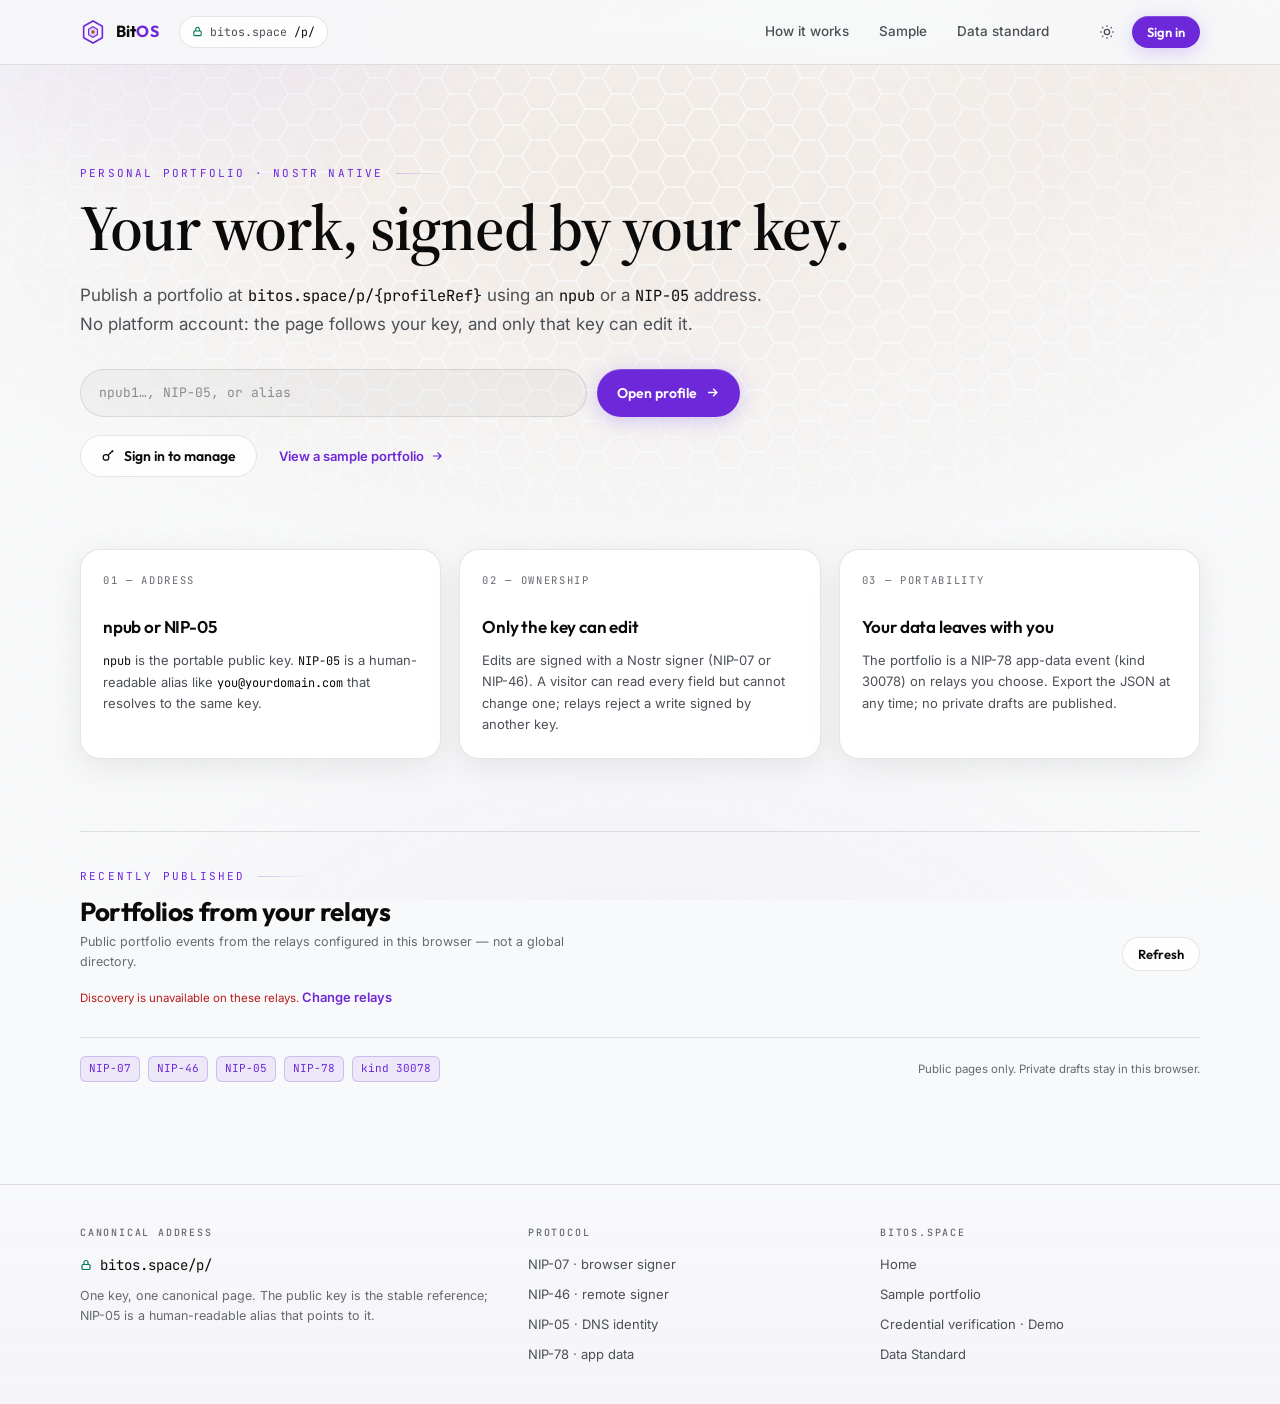
==== p/index.html @ 8c801b4c "feat: enhance profile rendering with strength indicators and hero stats" ====
<!doctype html>
<html lang="en">
  <head>
    <meta charset="UTF-8" />
    <base href="/p/" />
    <meta name="viewport" content="width=device-width, initial-scale=1.0" />
    <meta name="color-scheme" content="dark light" />
    <meta
      name="theme-color"
      content="#0b0b0b"
      id="theme-color"
    />
    <title>Portfolio — bitos.space</title>
    <meta
      name="description"
      content="A personal portfolio addressed by a Nostr key. Open bitos.space/p/{npub or NIP-05} to view it; the key owner can sign in and edit."
    />
    <meta name="robots" content="index, follow" />
    <link rel="canonical" href="https://bitos.space/p/" id="canonical-link" />

    <meta property="og:type" content="profile" />
    <meta property="og:site_name" content="bitos.space" />
    <meta property="og:title" content="Portfolio — bitos.space" id="og-title" />
    <meta
      property="og:description"
      content="A personal portfolio addressed by a Nostr key, owned by the key holder."
      id="og-description"
    />
    <meta property="og:image" content="https://bitos.space/og-image.png" />

    <link rel="preconnect" href="https://fonts.googleapis.com" />
    <link rel="preconnect" href="https://fonts.gstatic.com" crossorigin />
    <link rel="preconnect" href="https://fonts.mts.la" crossorigin />
    <link
      href="https://fonts.googleapis.com/css2?family=Inter:wght@300;400;500;600;700&family=Outfit:wght@400;500;600;700;800&family=Source+Serif+4:ital,opsz,wght@0,8..60,400;0,8..60,600;0,8..60,700;1,8..60,400&family=JetBrains+Mono:wght@400;500&display=swap"
      rel="stylesheet"
    />
    <link
      rel="stylesheet"
      href="https://fonts.mts.la/fonts/chanthavong/chanthavong.css"
    />
    <link rel="stylesheet" href="css/tokens.css?v=5" />
    <link rel="stylesheet" href="css/header.css?v=5" />
    <link rel="stylesheet" href="css/landing.css?v=4" />
    <link rel="stylesheet" href="css/profile.css?v=6" />
    <link rel="stylesheet" href="css/editor.css?v=4" />
    <link rel="stylesheet" href="css/responsive.css?v=3" />
    <link rel="stylesheet" href="css/gallery.css?v=1" />
    <link rel="stylesheet" href="css/themes.css?v=1" />
    <link rel="stylesheet" href="css/layouts.css?v=2" />
    <link rel="modulepreload" href="vendor/nostr-tools.js" />
    <link rel="icon" href="../assets/bee.svg" type="image/svg+xml" />
    <link rel="icon" href="../favicon.ico" sizes="any" />
    <script>
      try {
        const saved = localStorage.getItem("theme");
        const light =
          saved === "light" ||
          (!saved && window.matchMedia("(prefers-color-scheme: light)").matches);
        if (light) document.documentElement.classList.add("light-mode");
      } catch {
        /* storage unavailable */
      }
    </script>
  </head>
  <body>
    <div class="brand-honeycomb" aria-hidden="true">
      <span class="brand-honeycomb__pattern"></span>
    </div>
    <a class="skip-link" href="#main">Skip to content</a>
    <div class="noise-overlay" aria-hidden="true"></div>

    <header class="topnav">
      <div class="topnav-in">
        <a class="brand" href="../index.html" aria-label="BitOS home">
          <svg class="mark" viewBox="0 0 32 32" fill="none" aria-hidden="true">
            <path
              d="M16 2.5 27.5 9v14L16 29.5 4.5 23V9L16 2.5Z"
              stroke="currentColor"
              stroke-width="2"
            />
            <path
              d="M16 9.5 21.5 12.7v6.6L16 22.5l-5.5-3.2v-6.6L16 9.5Z"
              fill="rgba(139,92,246,.22)"
              stroke="currentColor"
              stroke-width="1.4"
            />
            <circle cx="16" cy="16" r="2.1" fill="var(--brand-color)" />
          </svg>
          <span class="name">Bit<b>OS</b></span>
        </a>

        <span class="url-chip" id="url-chip" title="Canonical public URL">
          <svg
            class="lock"
            width="11"
            height="11"
            viewBox="0 0 24 24"
            fill="none"
            stroke="currentColor"
            stroke-width="2.4"
            aria-hidden="true"
          >
            <rect x="4" y="11" width="16" height="10" rx="2" />
            <path d="M8 11V7a4 4 0 0 1 8 0v4" />
          </svg>
          <span class="url-prefix">bitos.space</span
          ><span class="path" id="url-chip-path">/p/</span>
        </span>

        <nav class="navlinks" id="landing-nav" aria-label="Portfolio app sections" hidden>
          <a href="#how">How it works</a>
          <a href="?demo=1">Sample</a>
          <a href="../data-standard.html">Data standard</a>
        </nav>

        <nav class="navlinks" id="profile-nav" aria-label="Profile sections" hidden>
          <a href="#portfolio">Portfolio</a>
          <a href="#gallery" id="nav-gallery" hidden>Gallery</a>
          <a href="#skills">Skills</a>
          <a href="#about">About</a>
        </nav>

        <div class="nav-cta">
          <button
            class="icon-btn nav-toggle"
            id="nav-toggle"
            type="button"
            aria-label="Open profile sections"
            aria-expanded="false"
            aria-controls="profile-nav"
            hidden
          >
            <svg
              class="nav-toggle__open"
              width="18"
              height="18"
              viewBox="0 0 24 24"
              fill="none"
              stroke="currentColor"
              stroke-width="2"
              aria-hidden="true"
            >
              <path d="M4 7h16M4 12h16M4 17h16" />
            </svg>
            <svg
              class="nav-toggle__close"
              width="18"
              height="18"
              viewBox="0 0 24 24"
              fill="none"
              stroke="currentColor"
              stroke-width="2"
              aria-hidden="true"
            >
              <path d="M18 6 6 18M6 6l12 12" />
            </svg>
          </button>
          <button
            class="icon-btn"
            id="theme-btn"
            type="button"
            aria-label="Switch to light theme"
            title="Toggle theme"
          >
            <svg
              class="theme-icon theme-icon--moon"
              width="16"
              height="16"
              viewBox="0 0 24 24"
              fill="none"
              stroke="currentColor"
              stroke-width="2"
              aria-hidden="true"
            >
              <path d="M21 12.8A8.5 8.5 0 1 1 11.2 3a6.6 6.6 0 0 0 9.8 9.8Z" />
            </svg>
            <svg
              class="theme-icon theme-icon--sun"
              width="16"
              height="16"
              viewBox="0 0 24 24"
              fill="none"
              stroke="currentColor"
              stroke-width="2"
              aria-hidden="true"
            >
              <circle cx="12" cy="12" r="4" />
              <path d="M12 2v2M12 20v2M4.93 4.93l1.41 1.41M17.66 17.66l1.41 1.41M2 12h2M20 12h2M4.93 19.07l1.41-1.41M17.66 6.34l1.41-1.41" />
            </svg>
          </button>
          <button
            class="btn btn-ghost btn-sm"
            id="share-btn"
            type="button"
            hidden
          >
            <svg
              width="14"
              height="14"
              viewBox="0 0 24 24"
              fill="none"
              stroke="currentColor"
              stroke-width="2"
              aria-hidden="true"
            >
              <circle cx="18" cy="5" r="3" />
              <circle cx="6" cy="12" r="3" />
              <circle cx="18" cy="19" r="3" />
              <path d="m8.6 13.5 6.8 4M15.4 6.5l-6.8 4" />
            </svg>
            Share
          </button>
          <a
            class="btn btn-ghost btn-sm nav-my-portfolio"
            id="my-portfolio-link"
            href="/p/"
            aria-label="My portfolio"
            title="My portfolio"
            hidden
          >
            <svg
              width="14"
              height="14"
              viewBox="0 0 24 24"
              fill="none"
              stroke="currentColor"
              stroke-width="2"
              aria-hidden="true"
            >
              <rect x="3" y="7" width="18" height="13" rx="2.5" />
              <path d="M8 7V5a2 2 0 0 1 2-2h4a2 2 0 0 1 2 2v2" />
              <path d="M3 12h18" />
            </svg>
            <span class="my-portfolio-label">My portfolio</span>
          </a>
          <button class="btn btn-primary btn-sm" id="auth-btn" type="button">
            Sign in
          </button>
        </div>
      </div>
    </header>

    <div class="demo-banner" id="demo-banner" hidden>
      <svg
        width="14"
        height="14"
        viewBox="0 0 24 24"
        fill="none"
        stroke="currentColor"
        stroke-width="2"
        aria-hidden="true"
      >
        <circle cx="12" cy="12" r="9" />
        <path d="M12 8v5m0 3h.01" />
      </svg>
      <span
        >Preview with sample data — not a published profile. Nothing here is
        signed or stored on a relay.</span
      >
    </div>

    <main id="main" hidden>
      <!-- ==================== LOOKUP / LANDING ==================== -->
      <section id="landing-view" class="landing wrap" aria-labelledby="landing-title" hidden>
        <div class="landing-copy">
          <div class="kicker">Personal portfolio · Nostr native</div>
          <h1 id="landing-title">Your work, signed by your key.</h1>
          <p class="landing-lead">
            Publish a portfolio at
            <span class="mono">bitos.space/p/{profileRef}</span> using an
            <span class="mono">npub</span> or a
            <span class="mono">NIP-05</span> address. No platform account: the
            page follows your key, and only that key can edit it.
          </p>

          <form class="lookup" id="lookup-form" novalidate>
            <label class="sr-only" for="lookup-input">Profile reference</label>
            <input
              id="lookup-input"
              type="text"
              autocomplete="off"
              spellcheck="false"
              placeholder="npub1…, NIP-05, or alias"
            />
            <button class="btn btn-primary" type="submit">
              Open profile
              <svg
                width="15"
                height="15"
                viewBox="0 0 24 24"
                fill="none"
                stroke="currentColor"
                stroke-width="2.2"
                aria-hidden="true"
              >
                <path d="M5 12h14m-6-6 6 6-6 6" />
              </svg>
            </button>
          </form>

          <div class="landing-actions">
            <button class="btn btn-ghost" id="landing-signin" type="button">
              <svg
                width="15"
                height="15"
                viewBox="0 0 24 24"
                fill="none"
                stroke="currentColor"
                stroke-width="2"
                aria-hidden="true"
              >
                <circle cx="8" cy="15" r="4.5" />
                <path d="m11.2 11.8 8-8M17 4l2.5 2.5M14 7l2 2" />
              </svg>
              <span id="landing-signin-label">Sign in to manage</span>
            </button>
            <a class="head-link" href="?demo=1"
              >View a sample portfolio
              <svg
                width="14"
                height="14"
                viewBox="0 0 24 24"
                fill="none"
                stroke="currentColor"
                stroke-width="2"
                aria-hidden="true"
              >
                <path d="M5 12h14m-6-6 6 6-6 6" />
              </svg>
            </a>
          </div>

          <div class="landing-note" id="landing-session" hidden></div>
        </div>

        <div class="landing-grid" id="how">
          <article class="tile landing-card">
            <div class="tile-title">01 — Address</div>
            <h3>npub or NIP-05</h3>
            <p>
              <span class="mono">npub</span> is the portable public key.
              <span class="mono">NIP-05</span> is a human-readable alias like
              <span class="mono">you@yourdomain.com</span> that resolves to the
              same key.
            </p>
          </article>
          <article class="tile landing-card">
            <div class="tile-title">02 — Ownership</div>
            <h3>Only the key can edit</h3>
            <p>
              Edits are signed with a Nostr signer (NIP-07 or NIP-46). A visitor can read
              every field but cannot change one; relays reject a write signed by
              another key.
            </p>
          </article>
          <article class="tile landing-card">
            <div class="tile-title">03 — Portability</div>
            <h3>Your data leaves with you</h3>
            <p>
              The portfolio is a NIP-78 app-data event (kind 30078) on relays you
              choose. Export the JSON at any time; no private drafts are
              published.
            </p>
          </article>
        </div>

        <section class="recent-section" id="recent-section" hidden aria-labelledby="recent-title">
          <div class="recent-head">
            <div>
              <div class="kicker">Recently published</div>
              <h2 id="recent-title">Portfolios from your relays</h2>
              <p class="recent-lead">
                Public portfolio events from the relays configured in this
                browser — not a global directory.
              </p>
            </div>
            <button class="btn btn-ghost btn-sm" id="recent-refresh" type="button">
              Refresh
            </button>
          </div>
          <div class="recent-grid" id="recent-grid"></div>
          <p class="recent-status" id="recent-status" aria-live="polite"></p>
          <div class="recent-more-wrap">
            <button class="btn btn-ghost btn-sm" id="recent-more" type="button" hidden>
              Load more
            </button>
          </div>
        </section>

        <div class="landing-foot">
          <span class="mono">NIP-07</span>
          <span class="mono">NIP-46</span>
          <span class="mono">NIP-05</span>
          <span class="mono">NIP-78</span>
          <span class="mono">kind 30078</span>
          <span class="landing-foot-note"
            >Public pages only. Private drafts stay in this browser.</span
          >
        </div>
      </section>

      <!-- ==================== LOADING / EMPTY / ERROR ==================== -->
      <section id="state-view" class="state-view wrap" aria-live="polite" hidden>
        <div class="state-card">
          <div class="state-spinner" id="state-spinner" aria-hidden="true"></div>
          <div class="state-icon" id="state-icon" hidden></div>
          <h2 id="state-title">Resolving profile…</h2>
          <div id="state-text" class="state-text"></div>
          <div class="hero-actions state-actions" id="state-actions"></div>
        </div>
      </section>

      <!-- ==================== PROFILE ==================== -->
      <div id="profile-view" class="profile" hidden></div>

    <!-- ==================== OWNER EDITOR PAGE ==================== -->
    <section id="editor-view" class="editor-page" hidden aria-labelledby="editor-title">
      <div class="wrap">
        <header class="editor-page-head">
          <div class="editor-page-title">
            <div class="kicker">Owner mode</div>
            <h1 id="editor-title">Edit portfolio</h1>
            <p class="editor-owner" id="editor-owner"></p>
            <p class="editor-status" id="editor-status">Not published yet.</p>
          </div>
          <div class="editor-page-actions">
            <button class="btn btn-ghost" type="button" data-editor-close>
              <svg width="15" height="15" viewBox="0 0 24 24" fill="none" stroke="currentColor" stroke-width="2" aria-hidden="true">
                <path d="M19 12H5m6 6-6-6 6-6" />
              </svg>
              View public page
            </button>
            <button class="btn btn-primary" type="button" data-editor-publish>
              <span class="btn-spinner" aria-hidden="true"></span>
              <svg class="btn-icon" width="14" height="14" viewBox="0 0 24 24" fill="none" stroke="currentColor" stroke-width="2" aria-hidden="true">
                <path d="M12 2 4.5 5v6c0 5 3.2 8.6 7.5 10 4.3-1.4 7.5-5 7.5-10V5L12 2Z" />
                <path d="m8.8 12 2.2 2.2 4.2-4.4" />
              </svg>
              <span data-publish-label>Publish</span>
            </button>
          </div>
        </header>

        <div class="editor-tabs editor-page-tabs" role="tablist" aria-label="Editor sections">
          <button
            class="editor-tab is-active"
            type="button"
            role="tab"
            aria-selected="true"
            data-tab="profile"
          >
            Profile
          </button>
          <button
            class="editor-tab"
            type="button"
            role="tab"
            aria-selected="false"
            data-tab="projects"
          >
            Projects
          </button>
          <button
            class="editor-tab"
            type="button"
            role="tab"
            aria-selected="false"
            data-tab="gallery"
          >
            Gallery
          </button>
          <button
            class="editor-tab"
            type="button"
            role="tab"
            aria-selected="false"
            data-tab="skills"
          >
            Skills
          </button>
          <button
            class="editor-tab"
            type="button"
            role="tab"
            aria-selected="false"
            data-tab="publish"
          >
            Publish
          </button>
        </div>

        <div class="editor-body" id="editor-body">
          <!-- PROFILE TAB -->
          <section class="editor-panel" data-panel="profile">
            <div class="editor-section">
              <div class="editor-section-head">
                <h3>Identity</h3>
                <span class="fine">Public fields. No address or phone is required.</span>
              </div>
              <div class="field-grid">
                <label class="field">
                  <span>Name <b class="req">*</b></span>
                  <input id="f-name" type="text" maxlength="80" autocomplete="name" />
                </label>
                <label class="field">
                  <span>Short name</span>
                  <input id="f-displayName" type="text" maxlength="40" />
                </label>
                <div class="field span2">
                  <span>Portfolio type</span>
                  <div class="type-picker" role="radiogroup" aria-label="Portfolio type">
                    <label class="type-option">
                      <input type="radio" name="portfolio-type" value="personal" />
                      <span class="type-icon" aria-hidden="true">
                        <svg width="16" height="16" viewBox="0 0 24 24" fill="none" stroke="currentColor" stroke-width="1.9">
                          <circle cx="12" cy="8" r="3.4" />
                          <path d="M5 20c.9-3.7 3.7-5.6 7-5.6s6.1 1.9 7 5.6" />
                        </svg>
                      </span>
                      <span class="type-copy">
                        <span class="type-name">Personal portfolio</span>
                        <span class="type-desc">One person's work, skills and evidence.</span>
                      </span>
                    </label>
                    <label class="type-option">
                      <input type="radio" name="portfolio-type" value="organization" />
                      <span class="type-icon" aria-hidden="true">
                        <svg width="16" height="16" viewBox="0 0 24 24" fill="none" stroke="currentColor" stroke-width="1.9">
                          <path d="M4 21V5.5A1.5 1.5 0 0 1 5.5 4h7A1.5 1.5 0 0 1 14 5.5V21" />
                          <path d="M14 9h4.5A1.5 1.5 0 0 1 20 10.5V21M2 21h20M7 8h4M7 12h4M7 16h4M17 13v3" />
                        </svg>
                      </span>
                      <span class="type-copy">
                        <span class="type-name">Organization / business</span>
                        <span class="type-desc">Team page with a business presence link on BNOS.</span>
                      </span>
                    </label>
                  </div>
                  <a
                    class="type-more"
                    id="type-more"
                    href="https://bnos.space/b"
                    target="_blank"
                    rel="noopener noreferrer"
                    hidden
                    >Open BNOS business presence ↗</a
                  >
                </div>
                <label class="field span2">
                  <span>Headline</span>
                  <input id="f-headline" type="text" maxlength="160" />
                </label>
                <label class="field span2">
                  <span>Introduction</span>
                  <textarea id="f-bio" rows="5" maxlength="2000"></textarea>
                </label>
                <label class="field">
                  <span>Location</span>
                  <input id="f-location" type="text" maxlength="80" />
                </label>
                <label class="field">
                  <span>Time zone</span>
                  <input id="f-timezone" type="text" maxlength="40" placeholder="UTC+7" />
                </label>
                <label class="field">
                  <span>Languages</span>
                  <input id="f-languages" type="text" maxlength="120" placeholder="EN, ລາວ" />
                </label>
                <label class="field">
                  <span>Availability</span>
                  <select id="f-availability">
                    <option value="">Not stated</option>
                    <option value="available">Available</option>
                    <option value="open">Open to work</option>
                    <option value="select">Select projects only</option>
                    <option value="unavailable">Unavailable</option>
                  </select>
                </label>
                <label class="field span2">
                  <span>Availability note</span>
                  <input
                    id="f-availabilityNote"
                    type="text"
                    maxlength="120"
                    placeholder="Available for select projects"
                  />
                </label>
                <label class="field">
                  <span>Avatar URL</span>
                  <input id="f-avatar" type="url" placeholder="https://…" />
                </label>
                <label class="field">
                  <span>Banner URL</span>
                  <input id="f-banner" type="url" placeholder="https://…" />
                </label>
              </div>
            </div>

            <div class="editor-section">
              <div class="editor-section-head">
                <div>
                  <h3>Portfolio style</h3>
                  <span class="fine"
                    >Each style changes the layout and palette of your public
                    page. The choice is published with your portfolio and also
                    drives the browser theme-color.</span
                  >
                </div>
              </div>
              <div class="theme-picker" role="radiogroup" aria-label="Portfolio theme">
                <label class="theme-card">
                  <input type="radio" name="portfolio-theme" value="obsidian" />
                  <span class="theme-swatch theme-swatch--obsidian" aria-hidden="true">
                    <i></i><i></i><i></i><i></i><i></i><i></i>
                  </span>
                  <span class="theme-card-text">
                    <span class="theme-name">Spotlight <b>Obsidian</b></span>
                    <span class="theme-desc">Featured bento, sticky details, dark violet glass.</span>
                  </span>
                </label>
                <label class="theme-card">
                  <input type="radio" name="portfolio-theme" value="parchment" />
                  <span class="theme-swatch theme-swatch--parchment" aria-hidden="true">
                    <i></i><i></i><i></i><i></i><i></i><i></i>
                  </span>
                  <span class="theme-card-text">
                    <span class="theme-name">Editorial <b>Parchment</b></span>
                    <span class="theme-desc">Single-column paper, alternating work rows.</span>
                  </span>
                </label>
                <label class="theme-card">
                  <input type="radio" name="portfolio-theme" value="signal" />
                  <span class="theme-swatch theme-swatch--signal" aria-hidden="true">
                    <i></i><i></i><i></i><i></i><i></i><i></i>
                  </span>
                  <span class="theme-card-text">
                    <span class="theme-name">Dossier <b>Signal</b></span>
                    <span class="theme-desc">Compact terminal grid, dense media wall.</span>
                  </span>
                </label>
              </div>
              <p class="fine">
                The style changes layout and palette only — your content,
                media and signed data stay the same. It sets the default
                mode; visitors can switch dark or light on your public page.
              </p>
            </div>

            <div class="editor-section">
              <div class="editor-section-head">
                <h3>Identity links</h3>
                <span class="fine">Optional. NIP-05 is verified against DNS when present.</span>
              </div>
              <div class="field-grid">
                <label class="field">
                  <span>NIP-05</span>
                  <input id="f-nip05" type="text" placeholder="you@yourdomain.com" />
                </label>
                <label class="field">
                  <span>Contact label</span>
                  <input id="f-contactLabel" type="text" maxlength="60" placeholder="Request contact" />
                </label>
                <label class="field span2">
                  <span>Contact link</span>
                  <input
                    id="f-contactUrl"
                    type="text"
                    placeholder="mailto:you@example.com or https://…"
                  />
                </label>
              </div>
              <p class="fine">
                The contact button opens your chosen link. bitos.space does not
                store messages or inquiries.
              </p>

              <div class="nip05-wizard">
                <button class="btn btn-ghost btn-sm" id="nip05-build" type="button">
                  Set up NIP-05
                </button>
                <p class="fine">
                  You need a domain you control. The wizard generates the file
                  that maps your name to your key, then verifies it live.
                </p>
                <div class="nip05-panel" id="nip05-panel" hidden>
                  <p class="fine">
                    Host this file at
                    <code id="nip05-file-url" class="mono"></code>
                    with <code class="mono">Access-Control-Allow-Origin: *</code>
                    and a JSON content type.
                  </p>
                  <pre class="nip05-json"><code id="nip05-json" class="mono"></code></pre>
                  <div class="hero-actions">
                    <button class="btn btn-ghost btn-sm" id="nip05-copy" type="button">
                      Copy JSON
                    </button>
                    <button class="btn btn-primary btn-sm" id="nip05-verify" type="button">
                      Verify now
                    </button>
                  </div>
                  <p class="status-line nip05-status" id="nip05-status" aria-live="polite"></p>
                </div>
              </div>
            </div>

            <div class="editor-section">
              <div class="editor-section-head">
                <h3>Links</h3>
                <button class="btn btn-ghost btn-sm" type="button" data-add="link">
                  Add link
                </button>
              </div>
              <div id="links-editor" class="repeat-list"></div>
            </div>
          </section>

          <!-- PROJECTS TAB -->
          <section class="editor-panel" data-panel="projects" hidden>
            <div class="editor-section">
              <div class="editor-section-head">
                <div>
                  <h3>Portfolio projects</h3>
                  <span class="fine"
                    >Only checked projects are included in the signed public
                    event. Unchecked projects stay in this browser as drafts.</span
                  >
                </div>
                <button class="btn btn-ghost btn-sm" type="button" data-add="project">
                  Add project
                </button>
              </div>
              <div id="projects-editor" class="repeat-list"></div>
            </div>
          </section>

          <!-- GALLERY TAB -->
          <section class="editor-panel" data-panel="gallery" hidden>
            <div class="editor-section">
              <div class="editor-section-head">
                <div>
                  <h3>Gallery</h3>
                  <span class="fine"
                    >Images are compressed in your browser and embedded in the
                    signed event. Video stays a direct public URL because it
                    does not fit inside a relay event.</span
                  >
                </div>
              </div>

              <div class="gallery-drop" id="gallery-drop">
                <div class="gallery-drop-text">
                  <strong>Drop images here</strong>
                  <span>JPEG, PNG, WebP, GIF or AVIF. Each image is resized and compressed before publishing; animated GIFs are stored as a still frame.</span>
                </div>
                <div class="hero-actions">
                  <button class="btn btn-ghost btn-sm" id="gallery-upload" type="button">
                    Upload images
                  </button>
                  <button class="btn btn-ghost btn-sm" id="gallery-add-image-url" type="button">
                    Add image URL
                  </button>
                  <button class="btn btn-ghost btn-sm" id="gallery-add-video" type="button">
                    Add video link
                  </button>
                </div>
                <input id="gallery-file" type="file" accept="image/*" multiple hidden />
              </div>

              <div class="media-budget" id="gallery-budget"></div>
              <div id="gallery-editor" class="repeat-list gallery-editor"></div>
            </div>

            <div class="editor-section">
              <div class="editor-section-head">
                <h3>How media is stored</h3>
              </div>
              <ul class="media-notes">
                <li>
                  <strong>Uploaded images</strong> travel inside your NIP-78
                  event as compressed data URLs, so they work without a media
                  server. Keep the total under the inline budget shown above,
                  or use a hosted image URL for originals and animation.
                </li>
                <li>
                  <strong>Video</strong> needs a direct MP4 or WebM URL. Upload
                  the file to a media host you control — for example a Blossom
                  or NIP-96 server — then paste the link here.
                </li>
                <li>
                  <strong>Alt text and captions</strong> make the gallery
                  usable for screen readers and give visitors context before
                  they open an item.
                </li>
                <li>
                  Relays enforce different event size limits. If publishing
                  fails, remove an inline image or switch it to a hosted URL.
                </li>
                <li>
                  Unchecked items stay in this browser as drafts and are never
                  included in the signed public event.
                </li>
              </ul>
            </div>
          </section>

          <!-- SKILLS TAB -->
          <section class="editor-panel" data-panel="skills" hidden>
            <div class="editor-section">
              <div class="editor-section-head">
                <div>
                  <h3>Skills</h3>
                  <span class="fine"
                    >Two grades only: your own claim, or evidence listed by an
                    issuer. No global rating.</span
                  >
                </div>
                <button class="btn btn-ghost btn-sm" type="button" data-add="skill">
                  Add skill
                </button>
              </div>
              <div id="skills-editor" class="repeat-list"></div>
            </div>

            <div class="editor-section">
              <div class="editor-section-head">
                <div>
                  <h3>Credentials</h3>
                  <span class="fine"
                    >Optional. The issuer is shown with each record; bitos.space
                    does not independently verify it.</span
                  >
                </div>
                <button class="btn btn-ghost btn-sm" type="button" data-add="credential">
                  Add credential
                </button>
              </div>
              <div id="credentials-editor" class="repeat-list"></div>
            </div>
          </section>

          <!-- PUBLISH TAB -->
          <section class="editor-panel" data-panel="publish" hidden>
            <div class="editor-section">
              <div class="editor-section-head">
                <h3>Publish</h3>
              </div>
              <div class="publish-card">
                <div class="publish-row">
                  <span class="publish-k">Event</span>
                  <span class="mono">kind 30078 · NIP-78 app data</span>
                </div>
                <div class="publish-row">
                  <span class="publish-k">Replaceable key</span>
                  <span class="mono">d = bitos.space:portfolio:v1</span>
                </div>
                <div class="publish-row">
                  <span class="publish-k">Public URL</span>
                  <span class="mono" id="editor-url">…</span>
                </div>
                <div class="publish-row">
                  <span class="publish-k">Drafts</span>
                  <span>Kept in this browser only</span>
                </div>
              </div>
              <p class="fine">
                Publishing replaces the previous portfolio event for the same
                key. Readers always see the newest signed version. Your signer
                will ask for approval before anything is sent.
              </p>
              <p class="fine">
                <strong>Kind 0 is separate.</strong> This editor does not
                overwrite your Nostr profile metadata (name, about, avatar and
                NIP-05 used by other clients). Those fields are only used as a
                fallback when the portfolio leaves them empty.
              </p>
            </div>

            <div class="editor-section">
              <div class="editor-section-head">
                <h3>Relays</h3>
                <button class="btn btn-ghost btn-sm" type="button" id="save-relays">
                  Save relays
                </button>
              </div>
              <textarea id="f-relays" rows="5" spellcheck="false"></textarea>
              <p class="fine">
                One WebSocket URL per line. Choose relays you trust to keep your
                public portfolio available. Defaults are public relays.
              </p>
            </div>

            <div class="editor-section">
              <div class="editor-section-head">
                <h3>Portability</h3>
              </div>
              <div class="hero-actions">
                <button class="btn btn-ghost" type="button" id="export-btn">
                  <svg
                    width="15"
                    height="15"
                    viewBox="0 0 24 24"
                    fill="none"
                    stroke="currentColor"
                    stroke-width="2"
                    aria-hidden="true"
                  >
                    <path d="M12 3v12m0 0 4-4m-4 4-4-4" />
                    <path d="M4 17v2a2 2 0 0 0 2 2h12a2 2 0 0 0 2-2v-2" />
                  </svg>
                  Export JSON
                </button>
                <button class="btn btn-ghost" type="button" id="import-btn">
                  <svg
                    width="15"
                    height="15"
                    viewBox="0 0 24 24"
                    fill="none"
                    stroke="currentColor"
                    stroke-width="2"
                    aria-hidden="true"
                  >
                    <path d="M12 15V3m0 0 4 4m-4-4L8 7" />
                    <path d="M4 17v2a2 2 0 0 0 2 2h12a2 2 0 0 0 2-2v-2" />
                  </svg>
                  Import JSON
                </button>
                <input id="import-file" type="file" accept="application/json,.json" hidden />
              </div>
              <p class="fine">
                Export includes local drafts. Import accepts a previously
                exported file and keeps it as a local draft until you publish.
              </p>
            </div>

            <div class="editor-section" id="publish-results-wrap" hidden>
              <div class="editor-section-head">
                <h3>Relay results</h3>
              </div>
              <ul class="relay-results" id="publish-results"></ul>
            </div>
          </section>
        </div>

        <footer class="editor-foot editor-page-foot">
          <div class="editor-foot-meta">
            <button class="editor-back-link" type="button" data-editor-close>
              <svg width="14" height="14" viewBox="0 0 24 24" fill="none" stroke="currentColor" stroke-width="2" aria-hidden="true">
                <path d="M19 12H5m6 6-6-6 6-6" />
              </svg>
              View public page
            </button>
            <span class="save-state" id="save-state">No changes yet</span>
          </div>
          <div class="editor-actions">
            <button class="btn btn-ghost btn-sm" type="button" id="discard-draft">
              Discard draft
            </button>
            <button class="btn btn-ghost btn-sm" type="button" id="save-draft">
              Save draft
            </button>
            <button class="btn btn-primary btn-sm" type="button" id="publish-btn">
              <span class="btn-spinner" aria-hidden="true"></span>
              <svg
                class="btn-icon"
                width="14"
                height="14"
                viewBox="0 0 24 24"
                fill="none"
                stroke="currentColor"
                stroke-width="2"
                aria-hidden="true"
              >
                <path d="M12 2 4.5 5v6c0 5 3.2 8.6 7.5 10 4.3-1.4 7.5-5 7.5-10V5L12 2Z" />
                <path d="m8.8 12 2.2 2.2 4.2-4.4" />
              </svg>
              <span data-publish-label>Publish to Nostr</span>
            </button>
          </div>
        </footer>
      </div>
    </section>

    </main>

    <footer class="footer">
      <div class="footer-in">
        <div>
          <h4>Canonical address</h4>
          <div class="big-url" id="footer-url">
            <svg
              class="lock"
              width="12"
              height="12"
              viewBox="0 0 24 24"
              fill="none"
              stroke="currentColor"
              stroke-width="2.4"
              aria-hidden="true"
            >
              <rect x="4" y="11" width="16" height="10" rx="2" />
              <path d="M8 11V7a4 4 0 0 1 8 0v4" />
            </svg>
            <span>bitos.space/p/</span>
          </div>
          <p>
            One key, one canonical page. The public key is the stable reference;
            NIP-05 is a human-readable alias that points to it.
          </p>
        </div>
        <div>
          <h4>Protocol</h4>
          <div class="f-links">
            <a
              href="https://github.com/nostr-protocol/nips/blob/master/07.md"
              target="_blank"
              rel="noopener"
              >NIP-07 · browser signer</a
            >
            <a
              href="https://github.com/nostr-protocol/nips/blob/master/46.md"
              target="_blank"
              rel="noopener"
              >NIP-46 · remote signer</a
            >
            <a
              href="https://github.com/nostr-protocol/nips/blob/master/05.md"
              target="_blank"
              rel="noopener"
              >NIP-05 · DNS identity</a
            >
            <a
              href="https://github.com/nostr-protocol/nips/blob/master/78.md"
              target="_blank"
              rel="noopener"
              >NIP-78 · app data</a
            >
          </div>
        </div>
        <div>
          <h4>bitos.space</h4>
          <div class="f-links">
            <a href="../index.html">Home</a>
            <a href="?demo=1">Sample portfolio</a>
            <a href="/p/verify/">Credential verification · Demo</a>
            <a href="../data-standard.html">Data Standard</a>
          </div>
        </div>
      </div>
    </footer>

    <!-- ==================== CONFIRM DIALOG ==================== -->
    <dialog
      class="dialog dialog--confirm"
      id="confirm-dialog"
      aria-labelledby="confirm-title"
      aria-describedby="confirm-message"
    >
      <div class="dialog-card">
        <div class="dialog-head">
          <div>
            <div class="kicker" id="confirm-kicker">Confirm</div>
            <h2 id="confirm-title">Are you sure?</h2>
          </div>
          <button
            class="dialog-close"
            type="button"
            data-close="confirm-dialog"
            aria-label="Close"
          >
            <svg width="18" height="18" viewBox="0 0 24 24" fill="none" stroke="currentColor" stroke-width="2" aria-hidden="true">
              <path d="M18 6 6 18M6 6l12 12" />
            </svg>
          </button>
        </div>
        <div class="dialog-body">
          <p class="confirm-message" id="confirm-message"></p>
          <div class="confirm-actions">
            <button class="btn btn-ghost" id="confirm-cancel" type="button">
              Cancel
            </button>
            <button class="btn btn-danger" id="confirm-accept" type="button">
              Confirm
            </button>
          </div>
        </div>
      </div>
    </dialog>

    <!-- ==================== SIGN IN DIALOG ==================== -->
    <dialog class="dialog dialog--signin" id="signin-dialog" aria-labelledby="signin-title">
      <div class="dialog-card">
        <div class="dialog-head">
          <div>
            <div class="kicker">Owner mode</div>
            <h2 id="signin-title">Sign in with a Nostr signer</h2>
          </div>
          <button
            class="dialog-close"
            type="button"
            data-close="signin-dialog"
            aria-label="Close"
          >
            <svg
              width="18"
              height="18"
              viewBox="0 0 24 24"
              fill="none"
              stroke="currentColor"
              stroke-width="2"
              aria-hidden="true"
            >
              <path d="M18 6 6 18M6 6l12 12" />
            </svg>
          </button>
        </div>

        <div class="dialog-body">
          <div class="signer-box" id="signer-box">
            <div class="signer-box-head">
              <span class="signer-dot" id="signer-dot" aria-hidden="true"></span>
              <span id="signer-label">Not signed in</span>
            </div>
            <div class="signer-id" id="signer-id" hidden></div>
          </div>

          <div class="my-portfolio-card" id="my-portfolio-card" hidden>
            <div class="my-portfolio-head">
              <div>
                <div class="my-portfolio-kicker">Your portfolio</div>
                <div class="my-portfolio-name" id="my-portfolio-name">Your portfolio</div>
              </div>
              <span class="my-portfolio-status" id="my-portfolio-status">Checking…</span>
            </div>
            <div class="my-portfolio-url mono" id="my-portfolio-url"></div>
            <div class="hero-actions">
              <a class="btn btn-ghost btn-sm" id="my-portfolio-view" href="/p/">View public page</a>
              <a class="btn btn-primary btn-sm" id="my-portfolio-edit" href="/p/?edit=1">Edit portfolio</a>
            </div>
          </div>

          <div class="auth-tabs" role="tablist" aria-label="Signer type">
            <button
              class="auth-tab is-active"
              type="button"
              role="tab"
              aria-selected="true"
              aria-label="Browser extension"
              data-auth-tab="nip07"
            >
              Extension
            </button>
            <button
              class="auth-tab"
              type="button"
              role="tab"
              aria-selected="false"
              aria-label="Remote signer"
              data-auth-tab="nip46"
            >
              Remote
            </button>
            <button
              class="auth-tab"
              type="button"
              role="tab"
              aria-selected="false"
              data-auth-tab="nsec"
            >
              Local key
            </button>
            <button
              class="auth-tab"
              type="button"
              role="tab"
              aria-selected="false"
              data-auth-tab="create"
            >
              Create account
            </button>
          </div>

          <section class="auth-panel" data-auth-panel="nip07">
            <p class="fine" id="nip07-note">
              A NIP-07 extension keeps your key inside the extension. This page
              only asks it to sign.
            </p>
            <button class="btn btn-primary btn-block" id="connect-signer" type="button">
              <svg
                width="15"
                height="15"
                viewBox="0 0 24 24"
                fill="none"
                stroke="currentColor"
                stroke-width="2"
                aria-hidden="true"
              >
                <circle cx="8" cy="15" r="4.5" />
                <path d="m11.2 11.8 8-8M17 4l2.5 2.5M14 7l2 2" />
              </svg>
              <span id="connect-signer-label">Connect NIP-07 signer</span>
            </button>
          </section>


          <section class="auth-panel" data-auth-panel="nsec" hidden>
            <p class="fine">
              Sign in with a private key stored in this browser. Prefer a
              NIP-07 extension or remote signer when you can keep the key out
              of this page.
            </p>
            <div class="field">
              <label for="nsec-key">Private key</label>
              <span class="secret-field">
                <input
                  id="nsec-key"
                  type="password"
                  autocomplete="off"
                  spellcheck="false"
                  placeholder="nsec1… or 64-character secret key"
                />
                <button
                  class="secret-toggle"
                  id="toggle-nsec"
                  type="button"
                  aria-label="Show private key"
                  title="Show private key"
                >
                  <svg width="16" height="16" viewBox="0 0 24 24" fill="none" stroke="currentColor" stroke-width="2" aria-hidden="true">
                    <path d="M2 12s3.6-6 10-6 10 6 10 6-3.6 6-10 6S2 12 2 12Z" />
                    <circle cx="12" cy="12" r="2.6" />
                  </svg>
                </button>
              </span>
            </div>
            <label class="check-field">
              <input id="nsec-remember" type="checkbox" />
              Remember this device (stores the key in localStorage)
            </label>
            <p class="fine">
              Without this, the key is kept in sessionStorage and is cleared
              when this tab closes. Only use a local key on a device you trust.
            </p>
            <button class="btn btn-primary btn-block" id="connect-nsec" type="button">
              Sign in with private key
            </button>
            <p class="status-line" id="nsec-status" aria-live="polite"></p>
          </section>

          <section class="auth-panel" data-auth-panel="nip46" hidden>
            <label class="field">
              <span>Bunker URL</span>
              <input
                id="bunker-url"
                type="text"
                autocomplete="off"
                spellcheck="false"
                placeholder="bunker://<signer-pubkey>?relay=wss://…&secret=…"
              />
            </label>
            <button class="btn btn-primary btn-block" id="connect-bunker" type="button">
              Connect with bunker URL
            </button>

            <div class="auth-or"><span>or</span></div>

            <button class="btn btn-ghost btn-block" id="start-nostrconnect" type="button">
              Connect with a signer app
            </button>
            <div class="nip46-box" id="nostrconnect-box" hidden>
              <p class="fine">
                Open or copy this link in Amber, nsec.app, or another NIP-46
                signer. Keep this dialog open while you approve.
              </p>
              <div class="qr-box" id="nostrconnect-qr" hidden></div>
              <textarea
                id="nostrconnect-uri"
                rows="3"
                readonly
                spellcheck="false"
              ></textarea>
              <div class="hero-actions">
                <button class="btn btn-ghost btn-sm" id="copy-nostrconnect" type="button">
                  Copy link
                </button>
                <a
                  class="btn btn-ghost btn-sm"
                  id="open-nostrconnect"
                  href="#"
                  rel="noopener noreferrer"
                  hidden
                  >Open signer app</a
                >
                <button class="btn btn-ghost btn-sm" id="cancel-nostrconnect" type="button">
                  Cancel
                </button>
              </div>
            </div>
            <p class="status-line" id="nip46-status" aria-live="polite"></p>
          </section>

          <section class="auth-panel" data-auth-panel="create" hidden>
            <p class="fine">
              Create a new Nostr account for this portfolio. Your nsec is the
              only way to edit it, so back it up before continuing.
            </p>
            <button class="btn btn-primary btn-block" id="create-start" type="button">
              Create a new account
            </button>
            <div class="create-result" id="create-result" hidden>
              <div class="key-card">
                <div class="key-card-head">
                  <span>Public key</span>
                  <button id="copy-create-npub" type="button">Copy</button>
                </div>
                <code id="create-npub"></code>
              </div>
              <div class="key-card key-card--secret">
                <div class="key-card-head">
                  <span>Private key (nsec)</span>
                  <button id="copy-create-nsec" type="button">Copy</button>
                </div>
                <code id="create-nsec"></code>
              </div>
              <p class="fine">
                Anyone with this nsec can sign as you. Store it in a password
                manager or offline backup. It cannot be recovered.
              </p>
              <label class="check-field">
                <input id="create-saved" type="checkbox" />
                I saved my nsec somewhere safe
              </label>
              <label class="check-field">
                <input id="create-remember" type="checkbox" />
                Remember this device (stores the key in localStorage)
              </label>
              <button class="btn btn-primary btn-block" id="create-continue" type="button" disabled>
                Continue with this account
              </button>
              <button class="btn btn-ghost btn-block" id="create-again" type="button">
                Generate a different key
              </button>
            </div>
            <p class="status-line" id="create-status" aria-live="polite"></p>
          </section>

          <p class="status-line" id="auth-status" aria-live="polite"></p>

          <button class="btn btn-ghost btn-block" id="signout-btn" type="button" hidden>
            Sign out
          </button>

          <div class="readonly-note">
            <strong>npub is read-only on its own.</strong> It is a public key,
            not a password. Editing requires a signer that holds the private
            key — a NIP-07 extension, a NIP-46 remote signer, or a local nsec
            you keep on this device. A NIP-05 address
            (<span class="mono">you@domain.com</span>) is only a human-readable
            pointer to a key, not a login method. Never share your nsec with
            anyone.
          </div>

          <details class="relay-settings">
            <summary>Relay settings</summary>
            <p class="fine">
              Used to read and publish your portfolio. One URL per line.
            </p>
            <textarea id="signin-relays" rows="4" spellcheck="false"></textarea>
            <button class="btn btn-ghost btn-sm" id="save-signin-relays" type="button">
              Save relays
            </button>
          </details>
        </div>
      </div>
    </dialog>


    <!-- ==================== SHARE QR DIALOG ==================== -->
    <dialog class="dialog dialog--qr" id="qr-dialog" aria-labelledby="qr-title">
      <div class="dialog-card">
        <div class="dialog-head">
          <div>
            <div class="kicker">Share</div>
            <h2 id="qr-title">Scan to open</h2>
          </div>
          <button
            class="dialog-close"
            type="button"
            data-close="qr-dialog"
            aria-label="Close"
          >
            <svg
              width="18"
              height="18"
              viewBox="0 0 24 24"
              fill="none"
              stroke="currentColor"
              stroke-width="2"
              aria-hidden="true"
            >
              <path d="M18 6 6 18M6 6l12 12" />
            </svg>
          </button>
        </div>
        <div class="dialog-body qr-dialog-body">
          <div class="qr-box" id="profile-qr" hidden></div>
          <p class="qr-url mono" id="profile-qr-url"></p>
          <div class="hero-actions">
            <button class="btn btn-primary" id="copy-profile-qr" type="button">
              Copy link
            </button>
            <button class="btn btn-ghost" type="button" data-close="qr-dialog">
              Close
            </button>
          </div>
        </div>
      </div>
    </dialog>

    <!-- ==================== LIGHTBOX ==================== -->
    <dialog class="dialog dialog--lightbox" id="lightbox-dialog" aria-labelledby="lightbox-title">
      <div class="lightbox">
        <div class="lightbox-top">
          <div class="lightbox-heading">
            <span class="lightbox-count" id="lightbox-count" aria-live="polite"></span>
            <h2 id="lightbox-title">Gallery</h2>
          </div>
          <button
            class="dialog-close"
            type="button"
            data-close="lightbox-dialog"
            aria-label="Close gallery"
          >
            <svg width="18" height="18" viewBox="0 0 24 24" fill="none" stroke="currentColor" stroke-width="2" aria-hidden="true">
              <path d="M18 6 6 18M6 6l12 12" />
            </svg>
          </button>
        </div>
        <div class="lightbox-stage" id="lightbox-stage"></div>
        <div class="lightbox-foot">
          <button class="lightbox-nav" id="lightbox-prev" type="button" aria-label="Previous item">
            <svg width="18" height="18" viewBox="0 0 24 24" fill="none" stroke="currentColor" stroke-width="2" aria-hidden="true">
              <path d="m15 18-6-6 6-6" />
            </svg>
          </button>
          <p class="lightbox-caption" id="lightbox-caption"></p>
          <button class="lightbox-nav" id="lightbox-next" type="button" aria-label="Next item">
            <svg width="18" height="18" viewBox="0 0 24 24" fill="none" stroke="currentColor" stroke-width="2" aria-hidden="true">
              <path d="m9 18 6-6-6-6" />
            </svg>
          </button>
        </div>
      </div>
    </dialog>

    <div class="toast" id="toast" role="status" aria-live="polite"></div>

    <noscript>
      <div class="noscript">
        This portfolio page needs JavaScript to resolve a Nostr key and render
        the profile.
      </div>
    </noscript>

    <script src="vendor/qrcode.js"></script>
    <script type="module" src="js/app.js?v=7"></script>
  </body>
</html>
---- p/css/tokens.css ----
/* ============================================================
   bitos.space/p — personal portfolio
   Same design tokens as the site (styles.css v15), with the
   Nostr-violet profile surface from the UX concept.
   ============================================================ */

:root {
  color-scheme: dark;

  --bg: #0b0b0b;
  --bg-elevated: #121214;
  --surface-solid: #131316;
  --card-bg: rgba(22, 22, 24, 0.55);
  --card-bg-solid: #161618;

  --text-primary: #f8f9fa;
  --text-secondary: #a0a0a0;
  --text-muted: #8a8a8a;

  --nostr: #8b5cf6;
  --nostr-bright: #a78bfa;
  --nostr-soft: rgba(139, 92, 246, 0.12);
  --nostr-line: rgba(139, 92, 246, 0.3);

  --brand-color: #ffc107;
  --brand-soft: rgba(255, 193, 7, 0.1);
  --brand-line: rgba(255, 193, 7, 0.24);

  --ok: #34d399;
  --ok-soft: rgba(52, 211, 153, 0.12);
  --ok-line: rgba(52, 211, 153, 0.3);
  --warn: #fbbf24;
  --danger: #f87171;
  --danger-soft: rgba(248, 113, 113, 0.1);
  --danger-line: rgba(248, 113, 113, 0.3);

  --nav-bg: rgba(11, 11, 11, 0.72);
  --glass-bg: rgba(20, 20, 22, 0.5);
  --glass-border: rgba(255, 255, 255, 0.08);
  --glass-shadow: 0 8px 32px 0 rgba(0, 0, 0, 0.4);
  --border-strong: rgba(255, 255, 255, 0.14);
  --input-bg: rgba(0, 0, 0, 0.28);
  --surface-1: rgba(255, 255, 255, 0.028);
  --surface-2: rgba(255, 255, 255, 0.055);

  --r-sm: 10px;
  --r-md: 14px;
  --r-lg: 20px;
  --r-xl: 28px;
  --r-full: 999px;

  --font-heading: "Outfit", "Inter", "Chanthavong", system-ui, sans-serif;
  --font-main: "Inter", "Chanthavong", system-ui, sans-serif;
  --font-display: "Source Serif 4", "Iowan Old Style", Georgia, serif;
  --font-mono: "JetBrains Mono", "Menlo", "Monaco", ui-monospace, monospace;
  --font-lao: "Chanthavong", "Noto Sans Lao", "Phetsarath OT", sans-serif;

  --hex: polygon(50% 0%, 100% 25%, 100% 75%, 50% 100%, 0% 75%, 0% 25%);
  --honeycomb-size: 36px;
  --honeycomb-opacity: 0.42;
  --section-y: clamp(64px, 8vw, 112px);
  --wrap: 1200px;
  --ease: cubic-bezier(0.22, 0.61, 0.36, 1);
}

html.light-mode {
  color-scheme: light;

  --bg: #f8f9fa;
  --bg-elevated: #ffffff;
  --surface-solid: #ffffff;
  --card-bg: #ffffff;
  --card-bg-solid: #ffffff;

  --text-primary: #0b0b0b;
  --text-secondary: #4b4f56;
  --text-muted: #66696f;

  --nostr: #6d28d9;
  --nostr-bright: #6d28d9;
  --nostr-soft: rgba(109, 40, 217, 0.08);
  --nostr-line: rgba(109, 40, 217, 0.24);

  --brand-color: #b45309;
  --brand-soft: rgba(180, 83, 9, 0.08);
  --brand-line: rgba(180, 83, 9, 0.22);

  --ok: #047857;
  --ok-soft: rgba(4, 120, 87, 0.1);
  --ok-line: rgba(4, 120, 87, 0.3);
  --warn: #b45309;
  --danger: #b91c1c;
  --danger-soft: rgba(185, 28, 28, 0.08);
  --danger-line: rgba(185, 28, 28, 0.3);

  --nav-bg: rgba(248, 249, 250, 0.82);
  --glass-bg: rgba(255, 255, 255, 0.78);
  --glass-border: rgba(11, 11, 11, 0.1);
  --glass-shadow: 0 8px 32px 0 rgba(11, 11, 11, 0.08);
  --border-strong: rgba(11, 11, 11, 0.18);
  --input-bg: rgba(11, 11, 11, 0.03);
  --surface-1: rgba(11, 11, 11, 0.025);
  --surface-2: rgba(11, 11, 11, 0.05);
}

* {
  box-sizing: border-box;
  margin: 0;
  padding: 0;
}

html {
  scroll-behavior: smooth;
  scroll-padding-top: 88px;
}

body {
  min-height: 100vh;
  display: flex;
  flex-direction: column;
  background: var(--bg);
  color: var(--text-primary);
  font-family: var(--font-main);
  font-size: 16px;
  line-height: 1.6;
  -webkit-font-smoothing: antialiased;
  overflow-x: hidden;
}

body::before {
  content: "";
  position: fixed;
  inset: 0;
  z-index: -2;
  pointer-events: none;
  background:
    radial-gradient(720px 420px at 12% -4%, rgba(139, 92, 246, 0.14), transparent 62%),
    radial-gradient(640px 420px at 96% 6%, rgba(255, 193, 7, 0.05), transparent 60%),
    radial-gradient(900px 560px at 50% 116%, rgba(139, 92, 246, 0.07), transparent 64%);
}

html.light-mode body::before {
  background:
    radial-gradient(720px 420px at 12% -4%, rgba(109, 40, 217, 0.08), transparent 62%),
    radial-gradient(640px 420px at 96% 6%, rgba(180, 83, 9, 0.05), transparent 60%),
    radial-gradient(900px 560px at 50% 116%, rgba(109, 40, 217, 0.04), transparent 64%);
}

.brand-honeycomb {
  position: fixed;
  inset: 0;
  z-index: -1;
  pointer-events: none;
  -webkit-mask-image: radial-gradient(75% 55% at 50% 20%, #000 0%, transparent 80%);
  mask-image: radial-gradient(75% 55% at 50% 20%, #000 0%, transparent 80%);
}

.brand-honeycomb__pattern {
  position: absolute;
  inset: 0;
  display: block;
  background-color: var(--brand-line);
  opacity: 0;
  -webkit-mask-image: url("data:image/svg+xml,%3Csvg width='180' height='104' viewBox='0 0 180 104' xmlns='http://www.w3.org/2000/svg'%3E%3Cg fill='%23000'%3E%3Cpolygon points='-28.5,-49.4 28.5,-49.4 57,0 28.5,49.4 -28.5,49.4 -57,0'/%3E%3Cpolygon points='151.5,-49.4 208.5,-49.4 237,0 208.5,49.4 151.5,49.4 123,0'/%3E%3Cpolygon points='61.5,2.6 118.5,2.6 147,52 118.5,101.4 61.5,101.4 33,52'/%3E%3Cpolygon points='-28.5,54.6 28.5,54.6 57,104 28.5,153.4 -28.5,153.4 -57,104'/%3E%3Cpolygon points='151.5,54.6 208.5,54.6 237,104 208.5,153.4 151.5,153.4 123,104'/%3E%3C/g%3E%3C/svg%3E");
  mask-image: url("data:image/svg+xml,%3Csvg width='180' height='104' viewBox='0 0 180 104' xmlns='http://www.w3.org/2000/svg'%3E%3Cg fill='%23000'%3E%3Cpolygon points='-28.5,-49.4 28.5,-49.4 57,0 28.5,49.4 -28.5,49.4 -57,0'/%3E%3Cpolygon points='151.5,-49.4 208.5,-49.4 237,0 208.5,49.4 151.5,49.4 123,0'/%3E%3Cpolygon points='61.5,2.6 118.5,2.6 147,52 118.5,101.4 61.5,101.4 33,52'/%3E%3Cpolygon points='-28.5,54.6 28.5,54.6 57,104 28.5,153.4 -28.5,153.4 -57,104'/%3E%3Cpolygon points='151.5,54.6 208.5,54.6 237,104 208.5,153.4 151.5,153.4 123,104'/%3E%3C/g%3E%3C/svg%3E");
  -webkit-mask-size: calc(var(--honeycomb-size, 36px) * 1.5) calc(var(--honeycomb-size, 36px) * 0.8667);
  mask-size: calc(var(--honeycomb-size, 36px) * 1.5) calc(var(--honeycomb-size, 36px) * 0.8667);
  -webkit-mask-repeat: repeat;
  mask-repeat: repeat;
}

@supports (mask-image: url("")) {
  .brand-honeycomb__pattern {
    opacity: var(--honeycomb-opacity, 0.42);
  }
}

@supports (-webkit-mask-image: url("")) {
  .brand-honeycomb__pattern {
    opacity: var(--honeycomb-opacity, 0.42);
  }
}

@media (max-width: 600px) {
  :root {
    --honeycomb-size: 28px;
  }
}

::selection {
  background: rgba(139, 92, 246, 0.35);
  color: #fff;
}

html.light-mode ::selection {
  background: var(--nostr);
  color: #fff;
}

a {
  color: inherit;
  text-decoration: none;
}

button {
  font-family: inherit;
  cursor: pointer;
  border: none;
  background: none;
  color: inherit;
}

button:disabled {
  cursor: not-allowed;
  opacity: 0.5;
}

img {
  max-width: 100%;
}

[hidden] {
  display: none !important;
}

:focus-visible {
  outline: 2px solid var(--nostr-bright);
  outline-offset: 2px;
  border-radius: 6px;
}

.sr-only {
  position: absolute;
  width: 1px;
  height: 1px;
  padding: 0;
  margin: -1px;
  overflow: hidden;
  clip: rect(0, 0, 0, 0);
  white-space: nowrap;
  border: 0;
}

.skip-link {
  position: fixed;
  top: -60px;
  left: 16px;
  z-index: 200;
  padding: 10px 16px;
  border-radius: var(--r-full);
  background: var(--nostr);
  color: #fff;
  font-weight: 600;
  transition: top 0.2s var(--ease);
}

.skip-link:focus {
  top: 12px;
}

.noise-overlay {
  position: fixed;
  inset: 0;
  z-index: -1;
  pointer-events: none;
  opacity: 0.28;
  background: url("data:image/svg+xml,%3Csvg viewBox='0 0 200 200' xmlns='http://www.w3.org/2000/svg'%3E%3Cfilter id='n'%3E%3CfeTurbulence type='fractalNoise' baseFrequency='0.8' numOctaves='3' stitchTiles='stitch'/%3E%3C/filter%3E%3Crect width='100%25' height='100%25' filter='url(%23n)' opacity='0.06'/%3E%3C/svg%3E");
}

.wrap {
  max-width: var(--wrap);
  margin: 0 auto;
  padding: 0 clamp(20px, 4vw, 40px);
  width: 100%;
}

.mono {
  font-family: var(--font-mono);
}

.lao {
  font-family: var(--font-lao);
  line-height: 1.75;
}

.fine {
  font-size: 11.5px;
  line-height: 1.6;
  color: var(--text-muted);
}

.req {
  color: var(--brand-color);
}
---- p/css/header.css ----
/* ============ top nav ============ */
.topnav {
  position: sticky;
  top: 0;
  z-index: 60;
  background: var(--nav-bg);
  backdrop-filter: blur(20px);
  -webkit-backdrop-filter: blur(20px);
  border-bottom: 1px solid var(--glass-border);
}

.topnav-in {
  max-width: var(--wrap);
  margin: 0 auto;
  padding: 0 clamp(16px, 4vw, 40px);
  height: 64px;
  display: flex;
  align-items: center;
  gap: 20px;
}

.brand {
  display: flex;
  align-items: center;
  gap: 10px;
  flex-shrink: 0;
}

.brand .mark {
  width: 26px;
  height: 26px;
  color: var(--nostr-bright);
  flex-shrink: 0;
}

.brand .name {
  font-family: var(--font-heading);
  font-weight: 700;
  font-size: 16px;
  letter-spacing: 0.01em;
}

.brand .name b {
  color: var(--nostr-bright);
  font-weight: 700;
}

.url-chip {
  display: flex;
  align-items: center;
  gap: 7px;
  font-family: var(--font-mono);
  font-size: 11.5px;
  color: var(--text-secondary);
  background: var(--glass-bg);
  border: 1px solid var(--glass-border);
  border-radius: var(--r-full);
  padding: 6px 12px;
  overflow: hidden;
  white-space: nowrap;
  min-width: 0;
}

.url-chip .lock {
  color: var(--ok);
  flex-shrink: 0;
}

.url-chip .path {
  color: var(--text-primary);
  overflow: hidden;
  text-overflow: ellipsis;
}

.navlinks {
  display: flex;
  gap: 4px;
  margin-left: auto;
}

.navlinks a {
  font-size: 13.5px;
  font-weight: 500;
  color: var(--text-secondary);
  padding: 8px 13px;
  border-radius: var(--r-full);
  transition: all 0.16s var(--ease);
}

.navlinks a:hover {
  color: var(--text-primary);
  background: rgba(255, 255, 255, 0.05);
}

.navlinks a.is-active {
  color: var(--text-primary);
  background: var(--nostr-soft);
  box-shadow: inset 0 0 0 1px var(--nostr-line);
}

html.light-mode .navlinks a:hover {
  background: rgba(11, 11, 11, 0.05);
}

.nav-cta {
  display: flex;
  align-items: center;
  gap: 8px;
  margin-left: 8px;
}

.icon-btn {
  display: inline-flex;
  align-items: center;
  justify-content: center;
  width: 34px;
  height: 34px;
  border-radius: var(--r-full);
  color: var(--text-secondary);
  border: 1px solid transparent;
  transition: all 0.16s var(--ease);
}

.icon-btn:hover {
  color: var(--text-primary);
  background: var(--glass-bg);
  border-color: var(--glass-border);
}

.nav-toggle {
  display: none;
}

.nav-toggle__open,
.nav-toggle__close {
  display: block;
}

.nav-toggle__close {
  display: none;
}

.nav-toggle[aria-expanded="true"] .nav-toggle__open {
  display: none;
}

.nav-toggle[aria-expanded="true"] .nav-toggle__close {
  display: block;
}

.theme-icon--sun {
  display: none;
}

html.light-mode .theme-icon--moon {
  display: none;
}

html.light-mode .theme-icon--sun {
  display: block;
}

/* ============ buttons ============ */
.btn {
  display: inline-flex;
  align-items: center;
  justify-content: center;
  gap: 8px;
  font-family: var(--font-heading);
  font-weight: 600;
  font-size: 14px;
  padding: 11px 20px;
  border-radius: var(--r-full);
  transition: all 0.18s var(--ease);
  white-space: nowrap;
}

.btn svg {
  flex-shrink: 0;
}

.btn-spinner {
  display: none;
  width: 14px;
  height: 14px;
  flex-shrink: 0;
  border-radius: 50%;
  border: 2px solid currentColor;
  border-top-color: transparent;
  opacity: 0.9;
  animation: spin 0.8s linear infinite;
}

.btn[aria-busy="true"] {
  cursor: progress;
  transform: none;
}

.btn[aria-busy="true"] .btn-spinner {
  display: inline-block;
}

.btn[aria-busy="true"] .btn-icon {
  display: none;
}

.btn-primary {
  background: linear-gradient(135deg, var(--nostr) 0%, #6d28d9 100%);
  color: #fff;
  box-shadow: 0 4px 20px rgba(139, 92, 246, 0.3), inset 0 1px 0 rgba(255, 255, 255, 0.18);
}

.btn-primary:hover {
  transform: translateY(-1px);
  box-shadow: 0 8px 28px rgba(139, 92, 246, 0.42), inset 0 1px 0 rgba(255, 255, 255, 0.18);
}

.btn-ghost {
  background: var(--glass-bg);
  color: var(--text-primary);
  border: 1px solid var(--glass-border);
  backdrop-filter: blur(12px);
  -webkit-backdrop-filter: blur(12px);
}

.btn-ghost:hover {
  border-color: var(--nostr-line);
  background: var(--nostr-soft);
}

.btn-sm {
  padding: 8px 15px;
  font-size: 13px;
}

.btn-block {
  width: 100%;
}

.btn-danger {
  background: var(--danger-soft);
  color: var(--danger);
  border: 1px solid var(--danger-line);
}

.head-link {
  font-size: 13px;
  font-weight: 600;
  color: var(--nostr-bright);
  display: inline-flex;
  align-items: center;
  gap: 6px;
}

.head-link:hover {
  text-decoration: underline;
  text-underline-offset: 4px;
}

/* ============ demo banner ============ */
.demo-banner {
  display: flex;
  align-items: center;
  gap: 9px;
  padding: 9px clamp(20px, 4vw, 40px);
  font-size: 12px;
  line-height: 1.5;
  color: var(--brand-color);
  background: var(--brand-soft);
  border-bottom: 1px solid var(--brand-line);
}

.demo-banner svg {
  flex-shrink: 0;
}


.nav-my-portfolio {
  gap: 6px;
}

.nav-my-portfolio .my-portfolio-label {
  line-height: 1;
}

@media (max-width: 640px) {
  .nav-my-portfolio .my-portfolio-label {
    display: none;
  }

  .nav-my-portfolio {
    padding: 8px 10px;
  }
}
---- p/css/landing.css ----
/* ============ landing ============ */
.landing {
  padding-top: clamp(52px, 8vw, 100px);
  padding-bottom: var(--section-y);
}

.landing-copy {
  max-width: 840px;
}

.kicker {
  font-family: var(--font-mono);
  font-size: 11px;
  letter-spacing: 0.2em;
  text-transform: uppercase;
  color: var(--nostr-bright);
  display: flex;
  align-items: center;
  gap: 12px;
  margin-bottom: 12px;
}

.kicker::after {
  content: "";
  height: 1px;
  width: 52px;
  background: linear-gradient(90deg, var(--nostr-line), transparent);
}

.landing h1 {
  font-family: var(--font-display);
  font-weight: 600;
  font-size: clamp(38px, 6vw, 64px);
  line-height: 1.04;
  letter-spacing: -0.02em;
  margin-bottom: 20px;
}

.landing-lead {
  font-size: clamp(15px, 1.6vw, 17px);
  color: var(--text-secondary);
  max-width: 64ch;
  line-height: 1.7;
}

.landing-lead .mono {
  color: var(--text-primary);
  font-size: 0.9em;
}

.lookup {
  display: flex;
  gap: 10px;
  margin: 30px 0 18px;
  max-width: 660px;
}

.lookup input {
  flex: 1;
  min-width: 0;
  height: 48px;
  padding: 0 18px;
  border-radius: var(--r-full);
  border: 1px solid var(--glass-border);
  background: var(--input-bg);
  color: var(--text-primary);
  font-family: var(--font-mono);
  font-size: 13px;
  outline: none;
  transition: border-color 0.16s var(--ease);
}

.lookup input:focus {
  border-color: var(--nostr-line);
  box-shadow: 0 0 0 3px var(--nostr-soft);
}

.lookup .btn {
  height: 48px;
}

.landing-actions {
  display: flex;
  align-items: center;
  flex-wrap: wrap;
  gap: 14px 22px;
}

.landing-note {
  margin-top: 20px;
  font-size: 12.5px;
  color: var(--text-secondary);
  background: var(--glass-bg);
  border: 1px solid var(--glass-border);
  border-radius: var(--r-md);
  padding: 11px 14px;
  max-width: 660px;
  line-height: 1.55;
}

.landing-note .mono {
  color: var(--nostr-bright);
}

.landing-grid {
  display: grid;
  grid-template-columns: repeat(3, minmax(0, 1fr));
  gap: 18px;
  margin-top: clamp(42px, 6vw, 72px);
}

.landing-card {
  padding: 22px;
  display: flex;
  flex-direction: column;
  gap: 10px;
}

.landing-card h3 {
  font-family: var(--font-heading);
  font-size: 17px;
  font-weight: 600;
  letter-spacing: -0.01em;
}

.landing-card p {
  font-size: 13px;
  color: var(--text-secondary);
  line-height: 1.65;
}

.landing-card p .mono {
  font-size: 0.92em;
  color: var(--text-primary);
}

.landing-foot {
  display: flex;
  flex-wrap: wrap;
  align-items: center;
  gap: 8px;
  margin-top: 30px;
  padding-top: 18px;
  border-top: 1px solid var(--glass-border);
  font-size: 11px;
}

.landing-foot .mono {
  color: var(--nostr-bright);
  border: 1px solid var(--nostr-line);
  background: var(--nostr-soft);
  border-radius: 6px;
  padding: 3px 8px;
}

.landing-foot-note {
  margin-left: auto;
  color: var(--text-muted);
  font-size: 11.5px;
}

/* ============ state ============ */
.state-view {
  padding-top: clamp(56px, 9vw, 120px);
  padding-bottom: var(--section-y);
}

.state-card {
  max-width: 620px;
  margin: 0 auto;
  text-align: center;
  background: var(--card-bg);
  border: 1px solid var(--glass-border);
  border-radius: var(--r-xl);
  padding: clamp(28px, 5vw, 44px);
  backdrop-filter: blur(18px);
  -webkit-backdrop-filter: blur(18px);
  box-shadow: var(--glass-shadow);
}

.state-card h2 {
  font-family: var(--font-heading);
  font-size: clamp(21px, 3vw, 28px);
  font-weight: 700;
  letter-spacing: -0.015em;
  margin-bottom: 10px;
}

.state-card p,
.state-text {
  color: var(--text-secondary);
  font-size: 14px;
  line-height: 1.65;
  max-width: 52ch;
  margin: 0 auto;
}

.state-card p .mono,
.state-text .mono {
  color: var(--text-primary);
  font-size: 0.92em;
  overflow-wrap: anywhere;
}

.state-text .key-line {
  margin-top: 18px;
}

.state-actions {
  justify-content: center;
  margin-top: 24px;
}

.state-spinner {
  width: 34px;
  height: 34px;
  margin: 0 auto 20px;
  border-radius: 50%;
  border: 2px solid var(--nostr-line);
  border-top-color: var(--nostr-bright);
  animation: spin 0.9s linear infinite;
}

@keyframes spin {
  to {
    transform: rotate(360deg);
  }
}

.state-icon {
  width: 54px;
  height: 54px;
  margin: 0 auto 20px;
  clip-path: var(--hex);
  display: flex;
  align-items: center;
  justify-content: center;
  background: var(--nostr-soft);
  color: var(--nostr-bright);
}

.state-icon svg {
  width: 22px;
  height: 22px;
}

.state-card .key-line {
  margin-top: 18px;
  display: flex;
  justify-content: center;
  flex-wrap: wrap;
  gap: 8px;
}


/* ============ recently published ============ */
.recent-section {
  margin-top: clamp(44px, 6vw, 72px);
  padding-top: clamp(24px, 4vw, 36px);
  border-top: 1px solid var(--glass-border);
}

.recent-head {
  display: flex;
  align-items: flex-end;
  justify-content: space-between;
  gap: 20px;
  flex-wrap: wrap;
  margin-bottom: 18px;
}

.recent-head h2 {
  font-family: var(--font-heading);
  font-size: clamp(20px, 2.4vw, 26px);
  font-weight: 700;
  letter-spacing: -0.015em;
  line-height: 1.15;
}

.recent-lead {
  font-size: 12.5px;
  line-height: 1.55;
  color: var(--text-muted);
  margin-top: 5px;
  max-width: 62ch;
}

.recent-grid {
  display: grid;
  grid-template-columns: repeat(3, minmax(0, 1fr));
  gap: 14px;
}

.recent-card {
  padding: 16px;
  gap: 10px;
  color: inherit;
  text-decoration: none;
}

.recent-top {
  display: flex;
  align-items: center;
  gap: 10px;
  min-width: 0;
}

.recent-avatar {
  width: 42px;
  height: 42px;
  flex-shrink: 0;
  clip-path: var(--hex);
  background: linear-gradient(145deg, rgba(139, 92, 246, 0.55), rgba(255, 193, 7, 0.3));
  display: flex;
  align-items: center;
  justify-content: center;
  overflow: hidden;
  font-family: var(--font-heading);
  font-weight: 700;
  font-size: 14px;
  color: #fff;
}

.recent-avatar img {
  width: 100%;
  height: 100%;
  object-fit: cover;
}

.recent-id {
  display: flex;
  flex-direction: column;
  min-width: 0;
  gap: 1px;
}

.recent-name {
  display: flex;
  align-items: center;
  gap: 6px;
  min-width: 0;
  font-size: 13.5px;
  font-weight: 600;
  line-height: 1.3;
}

.recent-name-text {
  min-width: 0;
  overflow: hidden;
  text-overflow: ellipsis;
  white-space: nowrap;
}

.recent-own {
  font-family: var(--font-mono);
  font-size: 8.5px;
  font-weight: 500;
  letter-spacing: 0.06em;
  text-transform: uppercase;
  color: var(--brand-color);
  background: var(--brand-soft);
  border: 1px solid var(--brand-line);
  border-radius: var(--r-full);
  padding: 2px 6px;
  flex-shrink: 0;
}

.recent-type {
  font-family: var(--font-mono);
  font-size: 8.5px;
  font-weight: 500;
  letter-spacing: 0.06em;
  text-transform: uppercase;
  color: var(--nostr-bright);
  background: var(--nostr-soft);
  border: 1px solid var(--nostr-line);
  border-radius: var(--r-full);
  padding: 2px 6px;
  flex-shrink: 0;
}

.recent-updated {
  font-size: 10.5px;
  color: var(--text-muted);
}

.recent-count {
  margin-left: auto;
  font-family: var(--font-mono);
  font-size: 9.5px;
  color: var(--text-muted);
  white-space: nowrap;
  flex-shrink: 0;
}

.recent-headline {
  font-size: 12.5px;
  line-height: 1.55;
  color: var(--text-secondary);
  overflow-wrap: anywhere;
  display: -webkit-box;
  -webkit-line-clamp: 2;
  -webkit-box-orient: vertical;
  overflow: hidden;
}

.recent-tags {
  display: flex;
  flex-wrap: wrap;
  gap: 6px;
  margin-top: auto;
}

.recent-status {
  margin-top: 12px;
  min-height: 1.4em;
  font-size: 11.5px;
  line-height: 1.5;
  color: var(--text-muted);
}

.recent-status.is-error {
  color: var(--danger);
}

.recent-more-wrap {
  margin-top: 14px;
  text-align: center;
}

.recent-card.is-skeleton {
  pointer-events: none;
  gap: 10px;
}

.recent-skeleton-avatar {
  width: 42px;
  height: 42px;
  border-radius: 10px;
  background: rgba(255, 255, 255, 0.07);
  animation: recentPulse 1.4s ease-in-out infinite;
}

.recent-skeleton-line {
  height: 10px;
  border-radius: 5px;
  background: rgba(255, 255, 255, 0.06);
  animation: recentPulse 1.4s ease-in-out infinite;
}

.recent-skeleton-line.w70 {
  width: 70%;
}

.recent-skeleton-line.w95 {
  width: 95%;
}

.recent-skeleton-line.w50 {
  width: 50%;
}

html.light-mode .recent-skeleton-avatar,
html.light-mode .recent-skeleton-line {
  background: rgba(11, 11, 11, 0.08);
}

@keyframes recentPulse {
  0%,
  100% {
    opacity: 0.55;
  }
  50% {
    opacity: 1;
  }
}

@media (max-width: 980px) {
  .recent-grid {
    grid-template-columns: repeat(2, minmax(0, 1fr));
  }
}

@media (max-width: 640px) {
  .recent-grid {
    grid-template-columns: 1fr;
  }

  .recent-head {
    align-items: flex-start;
  }
}
---- p/css/profile.css ----
/* ============ profile hero ============ */
.profile-hero {
  position: relative;
  isolation: isolate;
  overflow: hidden;
  padding: calc(var(--section-y) * 0.62) 0 calc(var(--section-y) * 0.5);
}

.profile-banner {
  position: absolute;
  inset: 0;
  z-index: 0;
  pointer-events: none;
}

.profile-banner img {
  width: 100%;
  height: 100%;
  object-fit: cover;
  opacity: 0.3;
}

.profile-banner::after {
  content: "";
  position: absolute;
  inset: 0;
  background: linear-gradient(180deg, transparent 0%, var(--bg) 94%);
}

.hero-grid {
  position: relative;
  z-index: 1;
  display: grid;
  grid-template-columns: minmax(0, 1.25fr) minmax(0, 0.85fr);
  gap: clamp(28px, 4vw, 56px);
  align-items: start;
}

.identity {
  min-width: 0;
}

.id-top {
  display: flex;
  align-items: center;
  gap: clamp(18px, 3vw, 28px);
  margin-bottom: 22px;
}

.hexwrap {
  position: relative;
  flex-shrink: 0;
  width: clamp(96px, 11vw, 132px);
  aspect-ratio: 1;
}

.hex-ring {
  position: absolute;
  inset: 0;
  clip-path: var(--hex);
  background: conic-gradient(
    from 210deg,
    var(--nostr) 0%,
    #6d28d9 30%,
    var(--brand-color) 55%,
    var(--nostr) 100%
  );
}

.hex-inner {
  position: absolute;
  inset: 3px;
  clip-path: var(--hex);
  background: linear-gradient(160deg, #1d1d22 0%, #121214 100%);
  display: flex;
  align-items: center;
  justify-content: center;
  overflow: hidden;
  font-family: var(--font-heading);
  font-weight: 800;
  font-size: clamp(30px, 4vw, 44px);
  color: var(--nostr-bright);
  letter-spacing: -0.02em;
}

html.light-mode .hex-inner {
  background: linear-gradient(160deg, #ffffff 0%, #ececf4 100%);
}

.hex-inner img {
  width: 100%;
  height: 100%;
  object-fit: cover;
}

.hex-glow {
  position: absolute;
  inset: -24%;
  z-index: -1;
  border-radius: 50%;
  background: radial-gradient(circle, rgba(139, 92, 246, 0.28) 0%, transparent 68%);
  filter: blur(14px);
}

.id-name {
  min-width: 0;
}

.id-name h1 {
  font-family: var(--font-heading);
  font-weight: 700;
  font-size: clamp(26px, 3.6vw, 38px);
  letter-spacing: -0.02em;
  line-height: 1.12;
  overflow-wrap: anywhere;
}

.lao-sub {
  font-size: 14px;
  color: var(--text-muted);
  margin-top: 5px;
}

.headline {
  font-size: 15px;
  color: var(--text-secondary);
  margin-top: 10px;
  max-width: 48ch;
}

.badge-row {
  display: flex;
  flex-wrap: wrap;
  gap: 8px;
  margin-top: 12px;
}

.verified-line {
  display: inline-flex;
  align-items: center;
  flex-wrap: wrap;
  gap: 4px 7px;
  font-size: 12.5px;
  font-weight: 600;
  color: var(--nostr-bright);
  background: var(--nostr-soft);
  border: 1px solid var(--nostr-line);
  border-radius: var(--r-full);
  padding: 5px 12px;
  width: fit-content;
  max-width: 100%;
}

.type-chip {
  display: inline-flex;
  align-items: center;
  gap: 6px;
  font-size: 12.5px;
  font-weight: 600;
  color: var(--text-secondary);
  background: var(--surface-1);
  border: 1px solid var(--glass-border);
  border-radius: var(--r-full);
  padding: 5px 12px;
  width: fit-content;
  max-width: 100%;
}

.type-chip svg {
  flex-shrink: 0;
}

.type-chip.is-org {
  color: var(--nostr-bright);
  background: var(--nostr-soft);
  border-color: var(--nostr-line);
  transition: border-color 0.18s var(--ease), background 0.18s var(--ease);
}

.type-chip.is-org:hover {
  border-color: var(--nostr-bright);
  text-decoration: none;
}

.verified-line.is-pending,
.verified-line.is-unverified {
  color: var(--text-muted);
  background: transparent;
  border-color: var(--border-strong);
  border-style: dashed;
  font-weight: 500;
}

.verified-line .lao {
  color: var(--text-muted);
  font-weight: 400;
}

.owner-chip {
  display: inline-flex;
  align-items: center;
  gap: 6px;
  font-size: 11.5px;
  font-weight: 600;
  color: var(--brand-color);
  background: var(--brand-soft);
  border: 1px solid var(--brand-line);
  border-radius: var(--r-full);
  padding: 5px 11px;
}

.trust-strip {
  display: flex;
  align-items: center;
  flex-wrap: wrap;
  gap: 10px 14px;
  background: var(--card-bg);
  border: 1px solid var(--glass-border);
  border-radius: var(--r-md);
  padding: 12px 16px;
  backdrop-filter: blur(16px);
  -webkit-backdrop-filter: blur(16px);
  box-shadow: var(--glass-shadow);
  max-width: 660px;
}

.trust-label {
  display: flex;
  align-items: center;
  gap: 8px;
  font-family: var(--font-mono);
  font-size: 10px;
  letter-spacing: 0.16em;
  text-transform: uppercase;
  color: var(--text-muted);
}

.npub-chip {
  display: inline-flex;
  align-items: center;
  gap: 8px;
  font-family: var(--font-mono);
  font-size: 12.5px;
  color: var(--text-secondary);
  background: var(--input-bg);
  border: 1px solid var(--border-strong);
  border-radius: var(--r-full);
  padding: 7px 8px 7px 14px;
  min-width: 0;
}

.npub-chip code {
  color: var(--text-primary);
  letter-spacing: 0.01em;
  overflow: hidden;
  text-overflow: ellipsis;
  white-space: nowrap;
}

.copy-btn {
  display: inline-flex;
  align-items: center;
  justify-content: center;
  width: 24px;
  height: 24px;
  border-radius: 7px;
  color: var(--text-muted);
  transition: all 0.15s var(--ease);
  flex-shrink: 0;
}

.copy-btn:hover {
  color: var(--nostr-bright);
  background: var(--nostr-soft);
}

.copy-btn.done {
  color: var(--ok);
}

.trust-note {
  font-size: 11.5px;
  color: var(--text-muted);
  flex-basis: 100%;
  line-height: 1.45;
}

.status-row {
  display: flex;
  align-items: center;
  flex-wrap: wrap;
  gap: 10px 18px;
  margin: 22px 0 24px;
  font-size: 13.5px;
  color: var(--text-secondary);
}

.status-pill {
  display: inline-flex;
  align-items: center;
  gap: 8px;
}

.dot {
  width: 8px;
  height: 8px;
  border-radius: 50%;
  background: var(--ok);
  position: relative;
  flex-shrink: 0;
}

.dot.amber {
  background: var(--warn);
}

.dot.muted {
  background: var(--text-muted);
}

.dot::after {
  content: "";
  position: absolute;
  inset: -4px;
  border-radius: 50%;
  background: currentColor;
  opacity: 0.18;
  animation: pulse 2.4s var(--ease) infinite;
}

.dot.muted::after {
  display: none;
}

@keyframes pulse {
  0%,
  100% {
    transform: scale(0.7);
    opacity: 0.28;
  }
  50% {
    transform: scale(1.15);
    opacity: 0.1;
  }
}

.status-sep {
  width: 1px;
  height: 14px;
  background: var(--border-strong);
}

.hero-actions {
  display: flex;
  flex-wrap: wrap;
  gap: 12px;
}

.hero-stats {
  display: flex;
  flex-wrap: wrap;
  width: fit-content;
  max-width: 100%;
  margin: 0 0 18px;
  padding: 12px 4px;
  border: 1px solid var(--glass-border);
  border-radius: var(--r-md);
  background: var(--glass-bg);
  backdrop-filter: blur(12px);
  -webkit-backdrop-filter: blur(12px);
}

.trust-strip + .hero-stats {
  margin-top: 22px;
}

.hero-stat {
  display: flex;
  flex-direction: column;
  gap: 1px;
  min-width: 72px;
  padding: 0 16px;
}

.hero-stat + .hero-stat {
  border-left: 1px solid var(--glass-border);
}

.hero-stat-value {
  font-family: var(--font-heading);
  font-size: 19px;
  font-weight: 700;
  line-height: 1.1;
  color: var(--text-primary);
  font-variant-numeric: tabular-nums;
}

.hero-stat-label {
  font-family: var(--font-mono);
  font-size: 9.5px;
  font-weight: 500;
  letter-spacing: 0.08em;
  text-transform: uppercase;
  color: var(--text-muted);
}

@media (max-width: 480px) {
  .hero-stat {
    min-width: 62px;
    padding: 0 12px;
  }

  .hero-stat-value {
    font-size: 17px;
  }
}

.hero-side {
  display: flex;
  flex-direction: column;
  gap: 16px;
  min-width: 0;
}

.hero-reel {
  position: relative;
  display: block;
  width: 100%;
  aspect-ratio: 16 / 9;
  padding: 0;
  overflow: hidden;
  border: 1px solid var(--glass-border);
  border-radius: var(--r-lg);
  background: var(--card-bg-solid);
  box-shadow: var(--glass-shadow);
  text-align: left;
  color: inherit;
}

.hero-reel img {
  display: block;
  width: 100%;
  height: 100%;
  object-fit: cover;
  transition: transform 0.4s var(--ease);
}

.hero-reel:hover img {
  transform: scale(1.03);
}

.hero-reel-shade {
  position: absolute;
  inset: 0;
  background: linear-gradient(
    180deg,
    transparent 38%,
    rgba(5, 5, 8, 0.78) 100%
  );
}

.hero-reel-art {
  position: absolute;
  inset: 0;
  background: radial-gradient(
      circle at 30% 20%,
      rgba(139, 92, 246, 0.34),
      transparent 60%
    ),
    linear-gradient(160deg, #1d1d22 0%, #101013 100%);
}

.hero-reel-play {
  position: absolute;
  top: 50%;
  left: 50%;
  transform: translate(-50%, -50%);
  display: flex;
  align-items: center;
  justify-content: center;
  width: 54px;
  height: 54px;
  border-radius: 50%;
  color: #fff;
  background: rgba(10, 10, 14, 0.55);
  border: 1px solid rgba(255, 255, 255, 0.28);
  backdrop-filter: blur(8px);
  -webkit-backdrop-filter: blur(8px);
}

.hero-reel-play svg {
  width: 20px;
  height: 20px;
}

.hero-reel-caption {
  position: absolute;
  left: 16px;
  right: 16px;
  bottom: 14px;
  display: flex;
  flex-direction: column;
  gap: 2px;
  min-width: 0;
}

.hero-reel-kicker {
  font-family: var(--font-mono);
  font-size: 9.5px;
  font-weight: 500;
  letter-spacing: 0.12em;
  text-transform: uppercase;
  color: rgba(255, 255, 255, 0.72);
}

.hero-reel-title {
  font-size: 14px;
  font-weight: 600;
  color: #fff;
  overflow: hidden;
  text-overflow: ellipsis;
  white-space: nowrap;
}

.hero-reel.is-empty {
  display: flex;
  align-items: center;
  justify-content: center;
  padding: 22px;
  border-style: dashed;
  background: var(--glass-bg);
  box-shadow: none;
}

.hero-reel-empty {
  display: flex;
  flex-direction: column;
  align-items: center;
  gap: 6px;
  text-align: center;
}

.hero-reel.is-empty .hero-reel-kicker {
  color: var(--text-muted);
}

.hero-reel-empty-title {
  font-family: var(--font-heading);
  font-size: 17px;
  font-weight: 600;
  color: var(--text-primary);
}

.hero-reel-empty-text {
  max-width: 30ch;
  font-size: 12px;
  line-height: 1.5;
  color: var(--text-muted);
}

.hero-reel-empty .btn {
  margin-top: 8px;
}

/* meta card */
.meta-card {
  background: var(--card-bg);
  border: 1px solid var(--glass-border);
  border-radius: var(--r-lg);
  padding: 22px;
  backdrop-filter: blur(18px);
  -webkit-backdrop-filter: blur(18px);
  box-shadow: var(--glass-shadow);
  position: sticky;
  top: 88px;
}

.meta-card h3 {
  font-family: var(--font-mono);
  font-size: 10.5px;
  font-weight: 500;
  letter-spacing: 0.16em;
  text-transform: uppercase;
  color: var(--text-muted);
  margin-bottom: 16px;
  display: flex;
  align-items: center;
  justify-content: space-between;
  gap: 8px;
}

.meta-row {
  display: flex;
  align-items: flex-start;
  gap: 12px;
  padding: 10px 0;
  border-top: 1px solid rgba(255, 255, 255, 0.05);
}

html.light-mode .meta-row {
  border-top-color: rgba(11, 11, 11, 0.06);
}

.meta-row:first-of-type {
  border-top: none;
}

.meta-ic {
  width: 30px;
  height: 30px;
  border-radius: 9px;
  flex-shrink: 0;
  background: var(--nostr-soft);
  border: 1px solid var(--nostr-line);
  display: flex;
  align-items: center;
  justify-content: center;
  color: var(--nostr-bright);
}

.meta-ic.amber {
  background: var(--brand-soft);
  border-color: var(--brand-line);
  color: var(--brand-color);
}

.meta-body {
  min-width: 0;
}

.meta-k {
  font-size: 11px;
  font-weight: 600;
  letter-spacing: 0.06em;
  text-transform: uppercase;
  color: var(--text-muted);
}

.meta-v {
  font-size: 13.5px;
  color: var(--text-primary);
  margin-top: 2px;
  line-height: 1.45;
  overflow-wrap: anywhere;
}

.meta-v .dim {
  color: var(--text-muted);
}

.meta-links {
  margin-top: 14px;
  padding-top: 14px;
  border-top: 1px solid rgba(255, 255, 255, 0.05);
  display: flex;
  flex-direction: column;
  gap: 8px;
}

html.light-mode .meta-links {
  border-top-color: rgba(11, 11, 11, 0.06);
}

.meta-link {
  display: flex;
  align-items: center;
  gap: 8px;
  font-family: inherit;
  font-size: 12.5px;
  color: var(--text-secondary);
  transition: color 0.15s var(--ease);
  overflow-wrap: anywhere;
  text-align: left;
  width: 100%;
  padding: 0;
}

.meta-link:hover {
  color: var(--nostr-bright);
}

.meta-link svg {
  flex-shrink: 0;
  opacity: 0.7;
}

/* profile strength (owner only) */
.strength {
  margin-top: 14px;
  padding-top: 14px;
  border-top: 1px solid rgba(255, 255, 255, 0.05);
}

html.light-mode .strength {
  border-top-color: rgba(11, 11, 11, 0.06);
}

.strength-head {
  display: flex;
  align-items: center;
  justify-content: space-between;
  gap: 10px;
  font-size: 12.5px;
  font-weight: 600;
  color: var(--text-primary);
}

.strength-head .mono {
  font-size: 10.5px;
  color: var(--text-muted);
}

.strength-bar {
  height: 6px;
  margin: 9px 0 12px;
  border-radius: var(--r-full);
  background: var(--surface-1);
  border: 1px solid var(--glass-border);
  overflow: hidden;
}

.strength-bar i {
  display: block;
  height: 100%;
  border-radius: inherit;
  background: linear-gradient(90deg, var(--nostr), #6d28d9);
}

.strength-list {
  display: grid;
  gap: 6px;
  margin-bottom: 14px;
  list-style: none;
}

.strength-list li {
  display: flex;
  align-items: center;
  gap: 8px;
  font-size: 12px;
  color: var(--text-muted);
}

.strength-list li.done {
  color: var(--text-secondary);
}

.strength-dot {
  width: 11px;
  height: 11px;
  flex-shrink: 0;
  border-radius: 50%;
  border: 1px solid var(--border-strong);
}

.strength-list li.done .strength-dot {
  border-color: var(--ok);
  background: var(--ok);
}

/* org-ish link */
.org-link {
  margin-top: 14px;
  display: flex;
  align-items: center;
  gap: 12px;
  background: var(--glass-bg);
  border: 1px solid var(--glass-border);
  border-radius: var(--r-md);
  padding: 12px;
  transition: all 0.18s var(--ease);
}

.org-link:hover {
  border-color: var(--nostr-line);
  transform: translateY(-1px);
}

/* sections use the global html scroll-padding-top for anchor offset */
@media (max-width: 640px) {
  html {
    scroll-padding-top: 80px;
  }
}

/* ============ sections ============ */
.section {
  padding: calc(var(--section-y) * 0.5) 0;
}

.section-head {
  margin-bottom: 30px;
}

.section-head h2 {
  font-family: var(--font-heading);
  font-weight: 700;
  font-size: clamp(21px, 2.6vw, 28px);
  letter-spacing: -0.015em;
}

.section-head .lao-sub {
  font-size: 13px;
  color: var(--text-muted);
  margin-top: 5px;
}

.section-head .head-flex {
  display: flex;
  align-items: flex-end;
  justify-content: space-between;
  gap: 20px;
  flex-wrap: wrap;
}

.section-empty {
  border: 1px dashed var(--border-strong);
  border-radius: var(--r-lg);
  padding: 28px;
  text-align: center;
  color: var(--text-muted);
  font-size: 13.5px;
  background: var(--surface-1);
}

.section-empty .btn {
  margin-top: 16px;
}

/* ============ tiles / bento ============ */
.tile {
  background: var(--card-bg);
  border: 1px solid var(--glass-border);
  border-radius: var(--r-lg);
  overflow: hidden;
  position: relative;
  backdrop-filter: blur(16px);
  -webkit-backdrop-filter: blur(16px);
  box-shadow: var(--glass-shadow);
  transition: transform 0.22s var(--ease), border-color 0.22s var(--ease),
    box-shadow 0.22s var(--ease);
  display: flex;
  flex-direction: column;
  min-width: 0;
}

.tile:hover {
  transform: translateY(-3px);
  border-color: var(--nostr-line);
  box-shadow: 0 16px 44px rgba(0, 0, 0, 0.5), 0 0 0 1px rgba(139, 92, 246, 0.14);
}

html.light-mode .tile:hover {
  box-shadow: 0 16px 44px rgba(11, 11, 11, 0.12), 0 0 0 1px rgba(109, 40, 217, 0.12);
}

.bento {
  display: grid;
  grid-template-columns: repeat(3, minmax(0, 1fr));
  gap: 18px;
}

.bento .tile.span2 {
  grid-column: span 2;
}

.bento.single {
  grid-template-columns: 1fr;
}

.split-grid {
  display: grid;
  grid-template-columns: repeat(2, minmax(0, 1fr));
  gap: 18px;
}

.split-grid.single {
  grid-template-columns: 1fr;
}

/* case card */
.case-media {
  position: relative;
  aspect-ratio: 16 / 8.4;
  overflow: hidden;
  flex-shrink: 0;
  background: #131318;
}

.case-media .art {
  position: absolute;
  inset: 0;
}

.case-media img.art {
  width: 100%;
  height: 100%;
  object-fit: cover;
}

.art-a {
  background:
    radial-gradient(420px 240px at 82% -18%, rgba(139, 92, 246, 0.55), transparent 62%),
    radial-gradient(360px 260px at 8% 118%, rgba(255, 193, 7, 0.28), transparent 58%),
    linear-gradient(150deg, #191922 0%, #101014 60%, #14101d 100%);
}

.art-b {
  background:
    radial-gradient(420px 260px at 14% -20%, rgba(255, 193, 7, 0.3), transparent 60%),
    radial-gradient(380px 240px at 88% 120%, rgba(139, 92, 246, 0.42), transparent 62%),
    linear-gradient(150deg, #14151b 0%, #0f0f13 55%, #171126 100%);
}

.art-c {
  background:
    radial-gradient(420px 240px at 50% -30%, rgba(139, 92, 246, 0.38), transparent 62%),
    linear-gradient(160deg, #151519 0%, #0e0e11 100%);
}

.hexfield {
  position: absolute;
  inset: 0;
  opacity: 0.5;
}

.hexfield path {
  stroke: var(--brand-line);
}

.case-badge {
  position: absolute;
  top: 12px;
  left: 12px;
  display: inline-flex;
  align-items: center;
  gap: 6px;
  font-size: 11px;
  font-weight: 600;
  color: #f8f9fa;
  background: rgba(11, 11, 11, 0.62);
  border: 1px solid rgba(255, 255, 255, 0.12);
  border-radius: var(--r-full);
  padding: 5px 11px;
  backdrop-filter: blur(10px);
  -webkit-backdrop-filter: blur(10px);
}

.case-badge svg {
  color: #34d399;
}

.case-badge .lao {
  color: rgba(248, 249, 250, 0.72);
  font-weight: 400;
}

.case-year {
  position: absolute;
  top: 12px;
  right: 12px;
  font-family: var(--font-mono);
  font-size: 10.5px;
  color: #f8f9fa;
  background: rgba(11, 11, 11, 0.62);
  border: 1px solid rgba(255, 255, 255, 0.12);
  border-radius: var(--r-full);
  padding: 5px 10px;
  backdrop-filter: blur(10px);
  -webkit-backdrop-filter: blur(10px);
}

.case-body {
  padding: 18px 20px 20px;
  display: flex;
  flex-direction: column;
  gap: 10px;
  flex: 1;
}

.case-body h3 {
  font-family: var(--font-heading);
  font-weight: 600;
  font-size: 17px;
  letter-spacing: -0.01em;
  overflow-wrap: anywhere;
}

.case-body .desc {
  font-size: 13.5px;
  color: var(--text-secondary);
  line-height: 1.55;
  overflow-wrap: anywhere;
}

.case-body .desc p + p {
  margin-top: 8px;
}

.contrib {
  display: flex;
  align-items: baseline;
  gap: 10px;
  border-top: 1px dashed rgba(255, 255, 255, 0.09);
  padding-top: 12px;
  margin-top: auto;
}

html.light-mode .contrib {
  border-top-color: rgba(11, 11, 11, 0.1);
}

.contrib .k {
  font-family: var(--font-mono);
  font-size: 9.5px;
  letter-spacing: 0.14em;
  text-transform: uppercase;
  color: var(--brand-color);
  flex-shrink: 0;
}

.contrib .v {
  font-size: 12.5px;
  color: var(--text-secondary);
  overflow-wrap: anywhere;
}

.tagrow {
  display: flex;
  flex-wrap: wrap;
  gap: 7px;
}

.tag {
  font-size: 11px;
  font-weight: 500;
  color: var(--text-secondary);
  border: 1px solid var(--glass-border);
  border-radius: var(--r-full);
  padding: 4px 10px;
  background: rgba(255, 255, 255, 0.02);
}

html.light-mode .tag {
  background: rgba(11, 11, 11, 0.025);
}

.case-link {
  display: inline-flex;
  align-items: center;
  gap: 6px;
  font-size: 12.5px;
  font-weight: 600;
  color: var(--nostr-bright);
  margin-top: 2px;
}

.case-link:hover {
  text-decoration: underline;
  text-underline-offset: 3px;
}

.case-more {
  margin-top: 2px;
}

.case-more summary {
  cursor: pointer;
  list-style: none;
  font-size: 12.5px;
  font-weight: 600;
  color: var(--nostr-bright);
  display: flex;
  align-items: center;
  gap: 6px;
}

.case-more summary::-webkit-details-marker {
  display: none;
}

.case-more summary::before {
  content: "+";
  display: inline-flex;
  align-items: center;
  justify-content: center;
  width: 16px;
  height: 16px;
  border-radius: 50%;
  border: 1px solid var(--nostr-line);
  background: var(--nostr-soft);
  font-family: var(--font-mono);
  font-size: 11px;
  line-height: 1;
}

.case-more[open] summary::before {
  content: "−";
}

.case-more .desc {
  margin-top: 9px;
  padding: 11px 12px;
  border-left: 2px solid var(--nostr-line);
  background: var(--nostr-soft);
  border-radius: 0 var(--r-sm) var(--r-sm) 0;
  font-size: 12.5px;
  color: var(--text-secondary);
  line-height: 1.65;
}

.case-more .desc p + p {
  margin-top: 8px;
}

/* skills */
.tile-pad {
  padding: 20px;
}

.tile-title {
  font-family: var(--font-mono);
  font-size: 10.5px;
  letter-spacing: 0.16em;
  text-transform: uppercase;
  color: var(--text-muted);
  margin-bottom: 14px;
  display: flex;
  align-items: center;
  justify-content: space-between;
  gap: 8px;
}

.skill-li {
  display: flex;
  align-items: center;
  justify-content: space-between;
  gap: 10px;
  padding: 9px 0;
  border-top: 1px solid rgba(255, 255, 255, 0.05);
}

html.light-mode .skill-li {
  border-top-color: rgba(11, 11, 11, 0.06);
}

.skill-li:first-of-type {
  border-top: none;
}

.skill-li .nm {
  font-size: 13.5px;
  font-weight: 500;
  overflow-wrap: anywhere;
}

.ev-chip {
  display: inline-flex;
  align-items: center;
  gap: 5px;
  font-size: 10.5px;
  font-weight: 600;
  letter-spacing: 0.02em;
  border-radius: var(--r-full);
  padding: 4px 10px;
  flex-shrink: 0;
  white-space: nowrap;
}

.ev-verified {
  color: var(--nostr-bright);
  background: var(--nostr-soft);
  border: 1px solid var(--nostr-line);
}

.ev-self {
  color: var(--text-muted);
  background: transparent;
  border: 1px dashed var(--border-strong);
}

.legend-note {
  font-size: 11px;
  color: var(--text-muted);
  margin-top: 12px;
  line-height: 1.5;
  border-top: 1px solid rgba(255, 255, 255, 0.05);
  padding-top: 11px;
}

html.light-mode .legend-note {
  border-top-color: rgba(11, 11, 11, 0.06);
}

.legend-note b {
  color: var(--text-secondary);
  font-weight: 600;
}

/* credentials */
.evid-issuer {
  display: flex;
  align-items: center;
  gap: 11px;
  margin-bottom: 14px;
}

.mini-hex {
  width: 36px;
  height: 36px;
  clip-path: var(--hex);
  background: linear-gradient(140deg, #2a2a30, #1a1a1f);
  display: flex;
  align-items: center;
  justify-content: center;
  font-family: var(--font-heading);
  font-weight: 700;
  font-size: 12px;
  color: var(--nostr-bright);
  flex-shrink: 0;
}

html.light-mode .mini-hex {
  background: linear-gradient(140deg, #ede9fe, #f5f3ff);
}

.evid-issuer .nm {
  font-size: 13.5px;
  font-weight: 600;
  line-height: 1.3;
}

.evid-issuer .by {
  font-size: 11.5px;
  color: var(--text-muted);
}

.evid-status {
  width: fit-content;
  display: inline-flex;
  align-items: center;
  gap: 6px;
  font-size: 11px;
  font-weight: 600;
  color: var(--ok);
  background: var(--ok-soft);
  border: 1px solid var(--ok-line);
  border-radius: var(--r-full);
  padding: 4px 10px;
  margin-bottom: 12px;
}

.evid-meta {
  font-family: var(--font-mono);
  font-size: 11px;
  color: var(--text-muted);
  display: flex;
  flex-wrap: wrap;
  gap: 6px 14px;
  margin-bottom: 12px;
}

/* about */
.about-grid {
  display: grid;
  grid-template-columns: minmax(0, 1.35fr) minmax(0, 0.65fr);
  gap: 18px;
}

.about-grid.single {
  grid-template-columns: 1fr;
}

.about-card {
  padding: clamp(20px, 3vw, 28px);
}

.about-card h3 {
  font-family: var(--font-heading);
  font-size: 16px;
  font-weight: 600;
  margin-bottom: 12px;
}

.about-bio {
  font-size: 14px;
  color: var(--text-secondary);
  line-height: 1.75;
  white-space: pre-wrap;
  overflow-wrap: anywhere;
}

.about-bio p + p {
  margin-top: 12px;
}

.link-list {
  display: flex;
  flex-direction: column;
  gap: 9px;
}

.link-list a {
  display: flex;
  align-items: center;
  gap: 9px;
  font-size: 13px;
  color: var(--text-secondary);
  padding: 8px 10px;
  border-radius: var(--r-sm);
  border: 1px solid transparent;
  transition: all 0.15s var(--ease);
  overflow-wrap: anywhere;
}

.link-list a:hover {
  color: var(--nostr-bright);
  background: var(--nostr-soft);
  border-color: var(--nostr-line);
}

.link-list svg {
  flex-shrink: 0;
  opacity: 0.7;
}

/* ============ footer ============ */
.footer {
  margin-top: auto;
  border-top: 1px solid var(--glass-border);
  background: linear-gradient(180deg, transparent, rgba(139, 92, 246, 0.028));
}

.footer-in {
  max-width: var(--wrap);
  margin: 0 auto;
  padding: 40px clamp(20px, 4vw, 40px);
  display: grid;
  grid-template-columns: 1.3fr 1fr 1fr;
  gap: 32px;
}

.footer h4 {
  font-family: var(--font-mono);
  font-size: 10px;
  font-weight: 500;
  letter-spacing: 0.18em;
  text-transform: uppercase;
  color: var(--text-muted);
  margin-bottom: 13px;
}

.footer .big-url {
  font-family: var(--font-mono);
  font-size: 14px;
  color: var(--text-primary);
  margin-bottom: 9px;
  display: flex;
  align-items: center;
  gap: 8px;
  overflow-wrap: anywhere;
}

.footer .big-url .lock {
  color: var(--ok);
  flex-shrink: 0;
}

.footer p {
  font-size: 12.5px;
  color: var(--text-muted);
  line-height: 1.65;
}

.f-links {
  display: flex;
  flex-direction: column;
  gap: 9px;
}

.f-links a {
  font-size: 13px;
  color: var(--text-secondary);
  transition: color 0.15s var(--ease);
}

.f-links a:hover {
  color: var(--nostr-bright);
}
---- p/css/editor.css ----
/* ============ dialogs ============ */
.dialog {
  position: fixed;
  inset: 0;
  margin: auto;
  width: min(560px, calc(100vw - 32px));
  max-height: calc(100vh - 32px);
  padding: 0;
  border: none;
  background: transparent;
  color: var(--text-primary);
  overflow: visible;
}

.dialog::backdrop {
  background: rgba(4, 4, 6, 0.68);
  backdrop-filter: blur(8px);
  -webkit-backdrop-filter: blur(8px);
}

.dialog-card {
  display: flex;
  flex-direction: column;
  max-height: calc(100vh - 32px);
  overflow: hidden;
  background: var(--surface-solid);
  border: 1px solid var(--glass-border);
  border-radius: var(--r-xl);
  box-shadow: 0 30px 90px rgba(0, 0, 0, 0.55);
}

.dialog-head {
  display: flex;
  align-items: flex-start;
  justify-content: space-between;
  gap: 16px;
  padding: 22px 24px 16px;
  border-bottom: 1px solid var(--glass-border);
}

.dialog-head h2 {
  font-family: var(--font-heading);
  font-size: 21px;
  font-weight: 700;
  letter-spacing: -0.015em;
}

.dialog-close {
  display: inline-flex;
  align-items: center;
  justify-content: center;
  width: 34px;
  height: 34px;
  border-radius: var(--r-full);
  color: var(--text-muted);
  flex-shrink: 0;
  transition: all 0.15s var(--ease);
}

.dialog-close:hover {
  color: var(--text-primary);
  background: var(--glass-bg);
}

.dialog-body {
  padding: 20px 24px 24px;
  overflow-y: auto;
  display: flex;
  flex-direction: column;
  gap: 14px;
}

.signer-box {
  border: 1px solid var(--glass-border);
  background: var(--glass-bg);
  border-radius: var(--r-md);
  padding: 14px;
}

.signer-box-head {
  display: flex;
  align-items: center;
  gap: 9px;
  font-size: 13px;
  font-weight: 600;
}

.signer-dot {
  width: 8px;
  height: 8px;
  border-radius: 50%;
  background: var(--text-muted);
  flex-shrink: 0;
}

.signer-dot.ok {
  background: var(--ok);
  box-shadow: 0 0 0 4px var(--ok-soft);
}

.signer-dot.err {
  background: var(--danger);
  box-shadow: 0 0 0 4px var(--danger-soft);
}

.signer-id {
  margin-top: 10px;
  font-family: var(--font-mono);
  font-size: 11.5px;
  color: var(--text-secondary);
  overflow-wrap: anywhere;
  line-height: 1.5;
}

.signer-id .ok {
  color: var(--ok);
}

.readonly-note {
  font-size: 12px;
  line-height: 1.65;
  color: var(--text-muted);
  background: rgba(255, 255, 255, 0.02);
  border: 1px dashed var(--border-strong);
  border-radius: var(--r-md);
  padding: 12px 14px;
}

html.light-mode .readonly-note {
  background: rgba(11, 11, 11, 0.02);
}

.readonly-note strong {
  color: var(--text-secondary);
}

/* relay settings (sign-in) */
.relay-settings summary {
  cursor: pointer;
  font-size: 12.5px;
  font-weight: 600;
  color: var(--text-secondary);
  padding: 4px 0;
}

.relay-settings summary:hover {
  color: var(--nostr-bright);
}

.relay-settings textarea {
  margin: 10px 0;
}

textarea,
input,
select {
  font-family: inherit;
  font-size: 13px;
  color: var(--text-primary);
  background: var(--input-bg);
  border: 1px solid var(--glass-border);
  border-radius: var(--r-sm);
  padding: 9px 11px;
  width: 100%;
  outline: none;
  transition: border-color 0.15s var(--ease), box-shadow 0.15s var(--ease);
}

textarea {
  resize: vertical;
  min-height: 76px;
  line-height: 1.55;
}

textarea.mono,
input.mono {
  font-family: var(--font-mono);
  font-size: 12px;
}

textarea:focus,
input:focus,
select:focus {
  border-color: var(--nostr-line);
  box-shadow: 0 0 0 3px var(--nostr-soft);
}

input::placeholder,
textarea::placeholder {
  color: var(--text-muted);
  opacity: 0.75;
}

select {
  appearance: none;
  background-image: linear-gradient(45deg, transparent 50%, var(--text-muted) 50%),
    linear-gradient(135deg, var(--text-muted) 50%, transparent 50%);
  background-position: calc(100% - 17px) 50%, calc(100% - 12px) 50%;
  background-size: 5px 5px, 5px 5px;
  background-repeat: no-repeat;
  padding-right: 32px;
}

/* ============ editor ============ */
.editor-owner {
  font-family: var(--font-mono);
  font-size: 11px;
  color: var(--text-muted);
  margin-top: 4px;
  overflow-wrap: anywhere;
}

.editor-tabs {
  display: flex;
  gap: 4px;
  padding: 8px 16px;
  border-bottom: 1px solid var(--glass-border);
  background: var(--bg-elevated);
  overflow-x: auto;
  flex-shrink: 0;
}

.editor-tab {
  padding: 8px 15px;
  border-radius: var(--r-full);
  font-family: var(--font-heading);
  font-size: 13px;
  font-weight: 600;
  color: var(--text-secondary);
  white-space: nowrap;
  transition: all 0.15s var(--ease);
}

.editor-tab:hover {
  color: var(--text-primary);
  background: var(--glass-bg);
}

.editor-tab.is-active {
  color: #fff;
  background: linear-gradient(135deg, var(--nostr), #6d28d9);
  box-shadow: 0 4px 16px rgba(139, 92, 246, 0.28);
}

.editor-body {
  flex: 1;
  overflow-y: auto;
  padding: 22px 24px;
  background: var(--bg);
}

.editor-panel {
  max-width: 880px;
  margin: 0 auto;
}

.editor-section {
  border: 1px solid var(--glass-border);
  border-radius: var(--r-lg);
  background: var(--card-bg);
  padding: 18px 20px;
  margin-bottom: 16px;
}

.editor-section:last-child {
  margin-bottom: 0;
}

.editor-section-head {
  display: flex;
  align-items: flex-start;
  justify-content: space-between;
  gap: 16px;
  margin-bottom: 14px;
  flex-wrap: wrap;
}

.editor-section-head h3 {
  font-family: var(--font-heading);
  font-size: 15.5px;
  font-weight: 600;
  letter-spacing: -0.01em;
}

.editor-section-head .fine {
  display: block;
  margin-top: 3px;
  max-width: 62ch;
}

.field-grid {
  display: grid;
  grid-template-columns: repeat(2, minmax(0, 1fr));
  gap: 14px;
}

.field {
  display: flex;
  flex-direction: column;
  gap: 6px;
  font-size: 12px;
  font-weight: 500;
  color: var(--text-secondary);
  min-width: 0;
}

.field.span2 {
  grid-column: span 2;
}

.field input,
.field textarea,
.field select {
  font-weight: 400;
}

/* ============ portfolio type picker ============ */
.type-picker {
  display: grid;
  grid-template-columns: repeat(2, minmax(0, 1fr));
  gap: 10px;
}

.type-option {
  position: relative;
  display: flex;
  align-items: flex-start;
  gap: 10px;
  padding: 11px 12px;
  border: 1px solid var(--glass-border);
  border-radius: var(--r-md);
  background: var(--surface-1);
  cursor: pointer;
  transition: border-color 0.15s var(--ease), box-shadow 0.15s var(--ease),
    background 0.15s var(--ease);
}

.type-option:hover {
  border-color: var(--border-strong);
}

.type-option:has(input:checked) {
  border-color: var(--nostr-line);
  background: var(--nostr-soft);
  box-shadow: 0 0 0 2px var(--nostr-soft);
}

.type-option:has(input:focus-visible) {
  outline: 2px solid var(--nostr-bright);
  outline-offset: 2px;
}

.type-option input {
  position: absolute;
  width: 1px;
  height: 1px;
  opacity: 0;
  pointer-events: none;
}

.type-icon {
  display: inline-flex;
  color: var(--text-muted);
  flex-shrink: 0;
  margin-top: 1px;
}

.type-option:has(input:checked) .type-icon {
  color: var(--nostr-bright);
}

.type-copy {
  display: flex;
  flex-direction: column;
  gap: 2px;
  min-width: 0;
}

.type-name {
  font-size: 12.5px;
  font-weight: 600;
  color: var(--text-primary);
  line-height: 1.3;
}

.type-desc {
  font-size: 11.5px;
  font-weight: 400;
  line-height: 1.4;
  color: var(--text-muted);
}

.type-more {
  width: fit-content;
  font-size: 12px;
  font-weight: 600;
  color: var(--nostr-bright);
}

.type-more:hover {
  text-decoration: underline;
  text-underline-offset: 3px;
}

@media (max-width: 560px) {
  .type-picker {
    grid-template-columns: 1fr;
  }
}

.repeat-list {
  display: flex;
  flex-direction: column;
  gap: 12px;
}

.repeat-list:empty::before {
  content: "Nothing added yet.";
  display: block;
  font-size: 12.5px;
  color: var(--text-muted);
  padding: 4px 0;
}

.repeat-row {
  border: 1px solid var(--glass-border);
  border-radius: var(--r-md);
  padding: 14px;
  background: rgba(255, 255, 255, 0.02);
}

html.light-mode .repeat-row {
  background: rgba(11, 11, 11, 0.02);
}

.row-head {
  display: flex;
  align-items: center;
  justify-content: space-between;
  gap: 12px;
  margin-bottom: 12px;
}

.row-title {
  font-family: var(--font-mono);
  font-size: 10px;
  font-weight: 500;
  letter-spacing: 0.12em;
  text-transform: uppercase;
  color: var(--text-muted);
}

.row-remove {
  font-size: 12px;
  font-weight: 600;
  color: var(--text-muted);
  padding: 3px 8px;
  border-radius: var(--r-sm);
  transition: all 0.15s var(--ease);
}

.row-remove:hover {
  color: var(--danger);
  background: var(--danger-soft);
}

.check-field {
  display: flex;
  align-items: center;
  gap: 9px;
  font-size: 12.5px;
  color: var(--text-secondary);
  cursor: pointer;
  padding: 4px 0;
}

.check-field input {
  width: 16px;
  height: 16px;
  accent-color: var(--nostr);
  flex-shrink: 0;
}

.publish-card {
  border: 1px solid var(--glass-border);
  border-radius: var(--r-md);
  background: var(--glass-bg);
  padding: 4px 14px;
  margin-bottom: 12px;
}

.publish-row {
  display: flex;
  align-items: baseline;
  justify-content: space-between;
  gap: 14px;
  padding: 9px 0;
  border-top: 1px solid rgba(255, 255, 255, 0.05);
  font-size: 12.5px;
  color: var(--text-secondary);
}

html.light-mode .publish-row {
  border-top-color: rgba(11, 11, 11, 0.06);
}

.publish-row:first-child {
  border-top: none;
}

.publish-k {
  font-family: var(--font-mono);
  font-size: 10px;
  letter-spacing: 0.1em;
  text-transform: uppercase;
  color: var(--text-muted);
  flex-shrink: 0;
}

.publish-row .mono {
  color: var(--text-primary);
  font-size: 11.5px;
  overflow-wrap: anywhere;
  text-align: right;
}

.relay-results {
  list-style: none;
  display: flex;
  flex-direction: column;
  gap: 8px;
}

.relay-results li {
  display: flex;
  align-items: flex-start;
  gap: 9px;
  font-size: 12px;
  color: var(--text-secondary);
  line-height: 1.5;
  overflow-wrap: anywhere;
}

.relay-results li .status {
  font-family: var(--font-mono);
  font-size: 10px;
  letter-spacing: 0.06em;
  text-transform: uppercase;
  padding: 2px 7px;
  border-radius: 5px;
  flex-shrink: 0;
}

.relay-results li.ok .status {
  color: var(--ok);
  background: var(--ok-soft);
}

.relay-results li.err .status {
  color: var(--danger);
  background: var(--danger-soft);
}

.relay-results li code {
  font-family: var(--font-mono);
  font-size: 11px;
  color: var(--text-primary);
}

.editor-foot {
  display: flex;
  align-items: center;
  justify-content: space-between;
  gap: 14px;
  padding: 13px 20px;
  border-top: 1px solid var(--glass-border);
  background: var(--bg-elevated);
  flex-shrink: 0;
  flex-wrap: wrap;
}

.save-state {
  font-family: var(--font-mono);
  font-size: 10.5px;
  letter-spacing: 0.04em;
  color: var(--text-muted);
}

.save-state.dirty {
  color: var(--warn);
}

.save-state.saved {
  color: var(--ok);
}

.editor-actions {
  display: flex;
  align-items: center;
  gap: 8px;
  flex-wrap: wrap;
}

/* ============ toast ============ */
.toast {
  position: fixed;
  left: 50%;
  bottom: 24px;
  z-index: 300;
  transform: translateX(-50%) translateY(14px);
  max-width: min(520px, calc(100vw - 32px));
  padding: 11px 18px;
  border-radius: var(--r-full);
  background: var(--surface-solid);
  border: 1px solid var(--glass-border);
  box-shadow: 0 16px 50px rgba(0, 0, 0, 0.45);
  font-size: 13px;
  line-height: 1.45;
  color: var(--text-primary);
  opacity: 0;
  pointer-events: none;
  transition: opacity 0.2s var(--ease), transform 0.2s var(--ease);
}

.toast.show {
  opacity: 1;
  transform: translateX(-50%) translateY(0);
}

.toast.is-error {
  border-color: var(--danger-line);
}

.noscript {
  position: fixed;
  inset: auto 16px 16px;
  z-index: 300;
  padding: 14px 18px;
  border-radius: var(--r-md);
  background: var(--brand-soft);
  border: 1px solid var(--brand-line);
  color: var(--text-primary);
  font-size: 13px;
}


/* ============ signer tabs / NIP-46 ============ */
.auth-tabs {
  display: flex;
  flex-wrap: wrap;
  gap: 4px;
  padding: 4px;
  border: 1px solid var(--glass-border);
  border-radius: var(--r-full);
  background: var(--input-bg);
}

.auth-tab {
  flex: 1;
  padding: 8px 12px;
  border-radius: var(--r-full);
  font-family: var(--font-heading);
  font-size: 12.5px;
  font-weight: 600;
  color: var(--text-secondary);
  transition: all 0.15s var(--ease);
}

.auth-tab:hover {
  color: var(--text-primary);
}

.auth-tab.is-active {
  color: #fff;
  background: linear-gradient(135deg, var(--nostr), #6d28d9);
  box-shadow: 0 4px 16px rgba(139, 92, 246, 0.28);
}

.auth-panel {
  display: flex;
  flex-direction: column;
  gap: 12px;
}

.secret-field {
  position: relative;
  display: block;
}

.secret-field input {
  padding-right: 46px;
}

.secret-toggle {
  position: absolute;
  top: 50%;
  right: 5px;
  display: inline-flex;
  align-items: center;
  justify-content: center;
  width: 32px;
  height: 32px;
  border-radius: var(--r-full);
  color: var(--text-muted);
  transform: translateY(-50%);
  transition: color 0.15s var(--ease), background 0.15s var(--ease);
}

.secret-toggle:hover {
  color: var(--text-primary);
  background: var(--glass-bg);
}

.create-result {
  display: flex;
  flex-direction: column;
  gap: 10px;
}

.key-card {
  padding: 10px 12px;
  border: 1px solid var(--glass-border);
  border-radius: var(--r-md);
  background: var(--input-bg);
}

.key-card--secret {
  border-color: var(--brand-line);
  background: var(--brand-soft);
}

.key-card-head {
  display: flex;
  align-items: center;
  justify-content: space-between;
  gap: 10px;
  margin-bottom: 6px;
  font-family: var(--font-mono);
  font-size: 9.5px;
  letter-spacing: 0.08em;
  text-transform: uppercase;
  color: var(--text-muted);
}

.key-card-head button {
  font-family: var(--font-main);
  font-size: 10.5px;
  font-weight: 600;
  color: var(--text-muted);
}

.key-card-head button:hover {
  color: var(--nostr-bright);
}

.key-card code {
  display: block;
  font-family: var(--font-mono);
  font-size: 11px;
  line-height: 1.6;
  color: var(--text-primary);
  overflow-wrap: anywhere;
}

@media (max-width: 520px) {
  .auth-tabs {
    display: grid;
    grid-template-columns: repeat(2, minmax(0, 1fr));
    border-radius: var(--r-md);
  }

  .auth-tab {
    border-radius: var(--r-sm);
  }
}

.auth-or {
  display: flex;
  align-items: center;
  gap: 12px;
  color: var(--text-muted);
  font-family: var(--font-mono);
  font-size: 10px;
  letter-spacing: 0.12em;
  text-transform: uppercase;
}

.auth-or::before,
.auth-or::after {
  content: "";
  height: 1px;
  flex: 1;
  background: var(--glass-border);
}

.nip46-box {
  display: flex;
  flex-direction: column;
  gap: 10px;
  padding: 12px;
  border: 1px dashed var(--border-strong);
  border-radius: var(--r-md);
  background: rgba(255, 255, 255, 0.02);
}

html.light-mode .nip46-box {
  background: rgba(11, 11, 11, 0.02);
}

.nip46-box textarea {
  font-family: var(--font-mono);
  font-size: 10.5px;
  min-height: 68px;
}

.status-line {
  min-height: 1.4em;
  font-size: 12px;
  line-height: 1.5;
  color: var(--text-muted);
}

.status-line a {
  color: var(--nostr-bright);
  font-weight: 600;
}

.status-line.is-error {
  color: var(--danger);
}

.status-line.is-ok {
  color: var(--ok);
}

/* ============ NIP-05 wizard ============ */
.nip05-wizard {
  margin-top: 16px;
  padding-top: 14px;
  border-top: 1px solid var(--glass-border);
}

.nip05-wizard > .fine {
  margin-top: 8px;
}

.nip05-panel {
  margin-top: 12px;
  padding: 14px;
  border: 1px solid var(--glass-border);
  border-radius: var(--r-md);
  background: rgba(255, 255, 255, 0.02);
}

html.light-mode .nip05-panel {
  background: rgba(11, 11, 11, 0.02);
}

.nip05-panel > .fine {
  margin-bottom: 10px;
}

.nip05-panel code {
  color: var(--text-primary);
  overflow-wrap: anywhere;
}

.nip05-json {
  margin: 0 0 12px;
  padding: 12px;
  max-height: 220px;
  overflow: auto;
  border: 1px solid var(--border-strong);
  border-radius: var(--r-sm);
  background: var(--input-bg);
  font-size: 11px;
  line-height: 1.55;
  color: var(--text-primary);
  white-space: pre;
}

.nip05-status {
  margin-top: 10px;
}

.qr-box {
  display: flex;
  justify-content: center;
  width: fit-content;
  max-width: 100%;
  margin: 0 auto;
  padding: 10px;
  background: #fff;
  border-radius: 12px;
}

.qr-box svg {
  display: block;
  width: min(220px, 100%);
  height: auto;
}

.dialog--qr {
  width: min(440px, calc(100vw - 32px));
}

.dialog.dialog--confirm {
  inset: auto;
  top: 50%;
  left: 50%;
  width: min(480px, calc(100vw - 32px));
  max-width: calc(100vw - 32px);
  height: auto;
  max-height: calc(100dvh - 32px);
  margin: 0;
  transform: translate(-50%, -50%);
}

.dialog.dialog--confirm .dialog-card {
  height: auto;
  max-height: calc(100dvh - 32px);
  border: 1px solid var(--glass-border);
  border-radius: var(--r-xl);
}

.confirm-message {
  font-size: 13.5px;
  line-height: 1.65;
  color: var(--text-secondary);
}

.confirm-actions {
  display: flex;
  justify-content: flex-end;
  gap: 10px;
  flex-wrap: wrap;
  margin-top: 2px;
}

@media (max-width: 520px) {
  .confirm-actions {
    flex-direction: column;
  }

  .confirm-actions .btn {
    width: 100%;
  }
}

.qr-dialog-body {
  align-items: center;
  text-align: center;
}

.qr-url {
  width: 100%;
  font-size: 11px;
  line-height: 1.5;
  color: var(--text-muted);
  overflow-wrap: anywhere;
}

.qr-dialog-body .hero-actions {
  justify-content: center;
}

/* ============ owner editor page ============ */
.editor-page {
  padding: clamp(28px, 4vw, 52px) 0 var(--section-y);
}

.editor-page-head {
  display: flex;
  align-items: flex-start;
  justify-content: space-between;
  gap: 24px;
  flex-wrap: wrap;
  margin-bottom: 18px;
}

.editor-page-title {
  min-width: 0;
}

.editor-page-title h1 {
  font-family: var(--font-heading);
  font-size: clamp(30px, 4vw, 44px);
  font-weight: 700;
  letter-spacing: -0.02em;
  line-height: 1.06;
  margin: 0 0 8px;
}

.editor-page .kicker {
  margin-bottom: 10px;
}

.editor-status {
  font-family: var(--font-mono);
  font-size: 11px;
  letter-spacing: 0.02em;
  color: var(--text-muted);
  margin-top: 6px;
}

.editor-page-actions {
  display: flex;
  align-items: center;
  gap: 8px;
  flex-wrap: wrap;
}

.editor-page-tabs {
  position: sticky;
  top: 64px;
  z-index: 40;
  margin-bottom: 20px;
  border: 1px solid var(--glass-border);
  border-radius: var(--r-lg);
  background: var(--nav-bg);
  backdrop-filter: blur(20px);
  -webkit-backdrop-filter: blur(20px);
  box-shadow: var(--glass-shadow);
}

.editor-page .editor-body {
  flex: none;
  overflow: visible;
  padding: 0;
  background: transparent;
}

.editor-page .editor-panel {
  max-width: 980px;
  margin: 0 auto;
}

.editor-page-foot {
  position: sticky;
  bottom: 12px;
  z-index: 41;
  margin-top: 18px;
  border: 1px solid var(--glass-border);
  border-radius: var(--r-lg);
  background: var(--nav-bg);
  backdrop-filter: blur(20px);
  -webkit-backdrop-filter: blur(20px);
  box-shadow: var(--glass-shadow);
}

@media (max-width: 640px) {
  .editor-page {
    padding-top: 22px;
  }

  .editor-page-head {
    gap: 14px;
  }

  .editor-page-title h1 {
    font-size: 30px;
  }

  .editor-page-actions {
    width: 100%;
  }

  .editor-page-actions .btn {
    flex: 1;
  }

  .editor-page-tabs {
    top: 58px;
    margin-left: calc(clamp(20px, 4vw, 40px) * -1);
    margin-right: calc(clamp(20px, 4vw, 40px) * -1);
    border-left: 0;
    border-right: 0;
    border-radius: 0;
    padding-left: clamp(20px, 4vw, 40px);
    padding-right: clamp(20px, 4vw, 40px);
  }

  .editor-page .editor-body {
    padding: 0;
  }

  .editor-page-foot {
    bottom: 0;
    margin-left: calc(clamp(20px, 4vw, 40px) * -1);
    margin-right: calc(clamp(20px, 4vw, 40px) * -1);
    border-left: 0;
    border-right: 0;
    border-radius: 0;
  }
}

.editor-foot-meta {
  display: flex;
  align-items: center;
  gap: 14px;
  flex-wrap: wrap;
}

.editor-back-link {
  display: inline-flex;
  align-items: center;
  gap: 5px;
  font-size: 12px;
  font-weight: 600;
  color: var(--text-secondary);
  transition: color 0.15s var(--ease);
}

.editor-back-link:hover {
  color: var(--nostr-bright);
}

/* ============ auth: my portfolio card ============ */
.my-portfolio-card {
  display: flex;
  flex-direction: column;
  gap: 8px;
  padding: 12px 14px;
  border: 1px solid var(--nostr-line);
  border-radius: var(--r-md);
  background: var(--nostr-soft);
}

.my-portfolio-head {
  display: flex;
  align-items: flex-start;
  justify-content: space-between;
  gap: 12px;
}

.my-portfolio-kicker {
  font-family: var(--font-mono);
  font-size: 9px;
  letter-spacing: 0.14em;
  text-transform: uppercase;
  color: var(--text-muted);
}

.my-portfolio-name {
  font-family: var(--font-heading);
  font-size: 15px;
  font-weight: 600;
  letter-spacing: -0.01em;
  margin-top: 2px;
  overflow-wrap: anywhere;
}

.my-portfolio-status {
  flex-shrink: 0;
  font-size: 10px;
  font-weight: 600;
  line-height: 1.3;
  color: var(--text-muted);
  background: var(--input-bg);
  border: 1px solid var(--glass-border);
  border-radius: var(--r-full);
  padding: 4px 8px;
  white-space: nowrap;
}

.my-portfolio-status.is-ok {
  color: var(--ok);
  background: var(--ok-soft);
  border-color: var(--ok-line);
}

.my-portfolio-status.is-error {
  color: var(--danger);
  background: var(--danger-soft);
  border-color: var(--danger-line);
}

.my-portfolio-url {
  font-size: 10.5px;
  color: var(--text-muted);
  overflow-wrap: anywhere;
}

.my-portfolio-card .hero-actions {
  gap: 8px;
  margin-top: 2px;
}
---- p/css/responsive.css ----
/* ============ responsive ============ */
@media (max-width: 980px) {
  .url-chip {
    display: none;
  }

  .hero-grid {
    grid-template-columns: 1fr;
  }

  .meta-card {
    position: static;
  }

  .bento {
    grid-template-columns: repeat(2, minmax(0, 1fr));
  }

  .bento .tile.span2 {
    grid-column: span 2;
  }

  .split-grid {
    grid-template-columns: 1fr;
  }

  .about-grid {
    grid-template-columns: 1fr;
  }

  .landing-grid {
    grid-template-columns: 1fr;
    gap: 14px;
  }
}

@media (max-width: 760px) {
  .nav-toggle {
    display: inline-flex;
  }

  .navlinks {
    position: absolute;
    top: calc(100% + 8px);
    right: clamp(16px, 4vw, 40px);
    left: auto;
    display: none;
    flex-direction: column;
    gap: 2px;
    width: min(280px, calc(100vw - 32px));
    margin: 0;
    padding: 8px;
    border: 1px solid var(--glass-border);
    border-radius: var(--r-lg);
    background: var(--surface-solid);
    box-shadow: var(--glass-shadow);
    z-index: 70;
  }

  .navlinks.is-open {
    display: flex;
  }

  .navlinks a {
    padding: 11px 14px;
    border-radius: var(--r-sm);
    font-size: 14px;
  }

  .navlinks a:hover {
    background: var(--surface-1);
  }

  .nav-cta {
    margin-left: auto;
  }

  .landing-foot-note {
    margin-left: 0;
    flex-basis: 100%;
  }

  .footer-in {
    grid-template-columns: 1fr 1fr;
    gap: 26px;
  }

  .footer-in > :first-child {
    grid-column: 1 / -1;
  }
}

@media (max-width: 640px) {
  .topnav-in {
    gap: 10px;
    height: 58px;
  }

  .brand .name {
    font-size: 15px;
  }

  #share-btn {
    display: none;
  }

  .hero-grid {
    gap: 26px;
  }

  .id-top {
    gap: 16px;
  }

  .hexwrap {
    width: 88px;
  }

  .bento {
    grid-template-columns: 1fr;
  }

  .bento .tile.span2 {
    grid-column: span 1;
  }

  .field-grid {
    grid-template-columns: 1fr;
  }

  .field.span2 {
    grid-column: span 1;
  }

  .lookup {
    flex-direction: column;
  }

  .lookup input {
    flex: none;
    width: 100%;
    height: 48px;
  }

  .lookup .btn {
    width: 100%;
  }

  .dialog {
    width: 100vw;
    max-width: 100vw;
    max-height: 100dvh;
    height: 100dvh;
    margin: 0;
  }

  .dialog-card {
    max-height: 100dvh;
    height: 100dvh;
    border-radius: 0;
    border: none;
  }

  .editor-section {
    padding: 15px;
  }

  .editor-foot {
    padding: 10px 14px;
  }

  .editor-actions {
    width: 100%;
    justify-content: space-between;
  }

  .state-card {
    padding: 26px 20px;
  }
}

@media (max-width: 420px) {
  .topnav-in {
    gap: 8px;
    padding: 0 14px;
  }

  .nav-cta {
    gap: 6px;
  }

  .nav-cta .btn {
    padding: 8px 12px;
    font-size: 12px;
  }

  .status-sep {
    display: none;
  }

  .trust-strip {
    padding: 11px 13px;
  }

  .editor-tab {
    padding: 7px 12px;
    font-size: 12.5px;
  }

  .editor-actions .btn {
    flex: 1;
  }
}

@media (prefers-reduced-motion: reduce) {
  *,
  *::before,
  *::after {
    animation-duration: 0.01ms !important;
    animation-iteration-count: 1 !important;
    transition-duration: 0.01ms !important;
  }

  html {
    scroll-behavior: auto;
  }
}
---- p/css/gallery.css ----
/* ============ public gallery ============ */
.gallery-grid {
  display: grid;
  grid-template-columns: repeat(3, minmax(0, 1fr));
  grid-auto-rows: clamp(180px, 20vw, 250px);
  grid-auto-flow: dense;
  gap: 14px;
}

.gallery-grid.count-many .gallery-tile:first-child {
  grid-column: span 2;
  grid-row: span 2;
}

.gallery-grid.count-2 {
  grid-template-columns: repeat(2, minmax(0, 1fr));
}

.gallery-grid.count-1 {
  grid-template-columns: 1fr;
  grid-auto-rows: clamp(280px, 42vw, 500px);
}

.gallery-tile {
  position: relative;
  display: block;
  width: 100%;
  height: 100%;
  padding: 0;
  overflow: hidden;
  border: 1px solid var(--glass-border);
  border-radius: var(--r-lg);
  background: var(--card-bg-solid);
  box-shadow: var(--glass-shadow);
  text-align: left;
  isolation: isolate;
}

.gallery-tile::after {
  content: "";
  position: absolute;
  inset: 0;
  z-index: 1;
  border-radius: inherit;
  box-shadow: inset 0 0 0 1px rgba(255, 255, 255, 0.04);
  pointer-events: none;
}

.gallery-tile:hover,
.gallery-tile:focus-visible {
  border-color: var(--nostr-line);
}

.gallery-media {
  position: absolute;
  inset: 0;
  display: block;
}

.gallery-media img {
  width: 100%;
  height: 100%;
  object-fit: cover;
  transition: transform 0.5s var(--ease);
}

.gallery-tile:hover .gallery-media img {
  transform: scale(1.035);
}

.gallery-art {
  position: absolute;
  inset: 0;
  background:
    radial-gradient(420px 260px at 78% -10%, var(--nostr-soft), transparent 62%),
    radial-gradient(320px 220px at 12% 112%, var(--brand-soft), transparent 58%),
    linear-gradient(155deg, var(--bg-elevated) 0%, var(--surface-solid) 100%);
}

.gallery-kind {
  position: absolute;
  top: 12px;
  left: 12px;
  z-index: 2;
  display: inline-flex;
  align-items: center;
  gap: 5px;
  padding: 5px 10px;
  border: 1px solid rgba(255, 255, 255, 0.16);
  border-radius: var(--r-full);
  background: rgba(5, 7, 10, 0.66);
  color: #f8f9fa;
  font-family: var(--font-mono);
  font-size: 9.5px;
  letter-spacing: 0.12em;
  text-transform: uppercase;
  backdrop-filter: blur(10px);
  -webkit-backdrop-filter: blur(10px);
}

.gallery-play {
  position: absolute;
  top: 50%;
  left: 50%;
  z-index: 2;
  display: inline-flex;
  align-items: center;
  justify-content: center;
  width: 46px;
  height: 46px;
  margin: -23px 0 0 -23px;
  border-radius: 50%;
  background: rgba(5, 7, 10, 0.62);
  border: 1px solid rgba(255, 255, 255, 0.22);
  color: #fff;
  backdrop-filter: blur(10px);
  -webkit-backdrop-filter: blur(10px);
  transition: transform 0.2s var(--ease), background 0.2s var(--ease);
}

.gallery-tile:hover .gallery-play {
  transform: scale(1.08);
  background: rgba(5, 7, 10, 0.76);
}

.gallery-cap {
  position: absolute;
  inset: auto 0 0;
  z-index: 2;
  padding: 34px 14px 12px;
  background: linear-gradient(180deg, transparent, rgba(5, 6, 9, 0.78));
  color: #f8f9fa;
  font-size: 12.5px;
  line-height: 1.4;
  font-weight: 500;
  text-shadow: 0 1px 2px rgba(0, 0, 0, 0.4);
}

.gallery-grid.count-many .gallery-tile:first-child .gallery-cap {
  padding: 52px 20px 18px;
  font-size: 15px;
}

.gallery-grid.count-many .gallery-tile:first-child .gallery-play {
  width: 58px;
  height: 58px;
  margin: -29px 0 0 -29px;
}

/* ============ lightbox ============ */
.dialog--lightbox {
  width: min(1120px, calc(100vw - 32px));
  height: min(880px, calc(100vh - 32px));
  max-height: calc(100vh - 32px);
}

.lightbox {
  display: flex;
  flex-direction: column;
  width: 100%;
  height: 100%;
  overflow: hidden;
  border: 1px solid var(--glass-border);
  border-radius: var(--r-xl);
  background: var(--surface-solid);
  box-shadow: 0 30px 90px rgba(0, 0, 0, 0.6);
}

.lightbox-top {
  display: flex;
  align-items: center;
  justify-content: space-between;
  gap: 16px;
  padding: 14px 18px;
  border-bottom: 1px solid var(--glass-border);
}

.lightbox-heading {
  display: flex;
  align-items: baseline;
  gap: 12px;
  min-width: 0;
}

.lightbox-heading h2 {
  font-family: var(--font-heading);
  font-size: 16px;
  font-weight: 600;
  letter-spacing: -0.01em;
  white-space: nowrap;
  overflow: hidden;
  text-overflow: ellipsis;
}

.lightbox-count {
  flex-shrink: 0;
  font-family: var(--font-mono);
  font-size: 10.5px;
  letter-spacing: 0.08em;
  color: var(--text-muted);
}

.lightbox-stage {
  flex: 1;
  min-height: 0;
  display: flex;
  align-items: center;
  justify-content: center;
  background: #050608;
  position: relative;
}

.lightbox-media {
  display: block;
  max-width: 100%;
  max-height: 100%;
  object-fit: contain;
}

.lightbox-foot {
  display: flex;
  align-items: center;
  gap: 14px;
  padding: 12px 16px;
  border-top: 1px solid var(--glass-border);
}

.lightbox-nav {
  display: inline-flex;
  align-items: center;
  justify-content: center;
  width: 38px;
  height: 38px;
  flex-shrink: 0;
  border-radius: var(--r-full);
  border: 1px solid var(--glass-border);
  background: var(--glass-bg);
  color: var(--text-secondary);
  transition: all 0.15s var(--ease);
}

.lightbox-nav:hover:not(:disabled) {
  color: var(--nostr-bright);
  border-color: var(--nostr-line);
  background: var(--nostr-soft);
}

.lightbox-nav:disabled {
  opacity: 0.28;
}

.lightbox-caption {
  flex: 1;
  min-width: 0;
  font-size: 12.5px;
  line-height: 1.5;
  color: var(--text-secondary);
  text-align: center;
  overflow-wrap: anywhere;
}

html.lightbox-open {
  overflow: hidden;
}

/* ============ editor gallery ============ */
.gallery-drop {
  display: flex;
  align-items: center;
  justify-content: space-between;
  gap: 16px;
  flex-wrap: wrap;
  padding: 16px;
  border: 1px dashed var(--border-strong);
  border-radius: var(--r-md);
  background: var(--surface-1);
  transition: border-color 0.15s var(--ease), background 0.15s var(--ease);
}

.gallery-drop.is-drag {
  border-color: var(--nostr-line);
  background: var(--nostr-soft);
}

.gallery-drop-text {
  display: flex;
  flex-direction: column;
  gap: 3px;
  font-size: 11.5px;
  line-height: 1.5;
  color: var(--text-muted);
  min-width: 0;
}

.gallery-drop-text strong {
  font-family: var(--font-heading);
  font-size: 13.5px;
  font-weight: 600;
  color: var(--text-primary);
}

.media-budget {
  display: flex;
  align-items: center;
  gap: 12px;
  margin: 12px 0 14px;
}

.budget-bar {
  flex: 1;
  height: 6px;
  border-radius: var(--r-full);
  background: var(--input-bg);
  overflow: hidden;
}

.budget-bar span {
  display: block;
  height: 100%;
  border-radius: inherit;
  background: linear-gradient(90deg, var(--nostr), var(--brand-color));
  transition: width 0.25s var(--ease);
}

.media-budget.is-high .budget-bar span {
  background: var(--warn);
}

.budget-text {
  flex-shrink: 0;
  font-family: var(--font-mono);
  font-size: 10px;
  letter-spacing: 0.02em;
  color: var(--text-muted);
  white-space: nowrap;
}

.gallery-editor:empty::before {
  content: "No media yet. Upload images or add a video link.";
  display: block;
  padding: 8px 0;
  font-size: 12.5px;
  color: var(--text-muted);
}

.gallery-row-body {
  display: grid;
  grid-template-columns: 140px minmax(0, 1fr);
  gap: 14px;
  align-items: start;
}

.gallery-thumb {
  position: relative;
  aspect-ratio: 4 / 3;
  display: flex;
  align-items: center;
  justify-content: center;
  overflow: hidden;
  border: 1px solid var(--glass-border);
  border-radius: var(--r-sm);
  background: var(--input-bg);
  color: var(--text-muted);
}

.gallery-thumb img {
  width: 100%;
  height: 100%;
  object-fit: cover;
}

.gallery-thumb .gallery-play {
  width: 34px;
  height: 34px;
  margin: -17px 0 0 -17px;
}

.gallery-thumb-empty {
  display: inline-flex;
  opacity: 0.6;
}

.gallery-fields {
  display: flex;
  flex-direction: column;
  gap: 10px;
  min-width: 0;
}

.inline-media-note {
  display: flex;
  align-items: center;
  justify-content: space-between;
  gap: 10px;
  flex-wrap: wrap;
  padding: 8px 10px;
  border: 1px dashed var(--border-strong);
  border-radius: var(--r-sm);
  background: var(--surface-1);
  font-family: var(--font-mono);
  font-size: 10.5px;
  color: var(--text-muted);
}

.media-notes {
  list-style: none;
  display: grid;
  gap: 10px;
  font-size: 12.5px;
  line-height: 1.6;
  color: var(--text-muted);
}

.media-notes li {
  padding-left: 17px;
  position: relative;
}

.media-notes li::before {
  content: "";
  position: absolute;
  left: 2px;
  top: 0.62em;
  width: 5px;
  height: 5px;
  border-radius: 50%;
  background: var(--nostr);
  box-shadow: 0 0 0 3px var(--nostr-soft);
}

.media-notes strong {
  color: var(--text-secondary);
  font-weight: 600;
}

@media (max-width: 980px) {
  .gallery-grid {
    grid-template-columns: repeat(2, minmax(0, 1fr));
    grid-auto-rows: clamp(170px, 26vw, 240px);
  }

  .gallery-grid.count-many .gallery-tile:first-child {
    grid-column: span 2;
  }
}

@media (max-width: 640px) {
  .gallery-grid,
  .gallery-grid.count-2 {
    grid-template-columns: 1fr;
    grid-auto-rows: 240px;
  }

  .gallery-grid.count-1 {
    grid-auto-rows: 300px;
  }

  .gallery-grid.count-many .gallery-tile:first-child {
    grid-column: span 1;
    grid-row: span 1;
  }

  .gallery-grid.count-many .gallery-tile:first-child .gallery-cap {
    padding: 34px 14px 12px;
    font-size: 12.5px;
  }

  .gallery-row-body {
    grid-template-columns: 1fr;
  }

  .gallery-thumb {
    max-height: 220px;
  }

  .dialog--lightbox {
    width: 100vw;
    height: 100dvh;
    max-height: 100dvh;
    margin: 0;
  }

  .lightbox {
    border-radius: 0;
    border: none;
  }

  .lightbox-foot {
    padding: 10px 12px;
  }
}
---- p/css/themes.css ----
/* ============================================================
   Portfolio themes
   A theme is published in the portfolio event and applied by the
   public page. Parchment opts into the light mode component rules,
   then overrides the palette below.
   ============================================================ */

/* ============ Obsidian ============ */
html[data-portfolio-theme="obsidian"].light-mode {
  color-scheme: light;

  --bg: #f4f2fb;
  --bg-elevated: #fbf9ff;
  --surface-solid: #ffffff;
  --card-bg: rgba(255, 255, 255, 0.84);
  --card-bg-solid: #ffffff;

  --text-primary: #1b1726;
  --text-secondary: #5b526e;
  --text-muted: #8a819c;

  --nostr: #7c3aed;
  --nostr-bright: #6d28d9;
  --nostr-soft: rgba(124, 58, 237, 0.09);
  --nostr-line: rgba(124, 58, 237, 0.24);

  --brand-color: #b45309;
  --brand-soft: rgba(180, 83, 9, 0.1);
  --brand-line: rgba(180, 83, 9, 0.24);

  --ok: #047857;
  --ok-soft: rgba(4, 120, 87, 0.1);
  --ok-line: rgba(4, 120, 87, 0.28);
  --warn: #b45309;
  --danger: #b91c1c;
  --danger-soft: rgba(185, 28, 28, 0.08);
  --danger-line: rgba(185, 28, 28, 0.28);

  --nav-bg: rgba(244, 242, 251, 0.86);
  --glass-bg: rgba(255, 255, 255, 0.72);
  --glass-border: rgba(27, 23, 38, 0.13);
  --glass-shadow: 0 10px 30px rgba(40, 30, 70, 0.1);
  --border-strong: rgba(27, 23, 38, 0.2);
  --input-bg: rgba(27, 23, 38, 0.04);
  --surface-1: rgba(27, 23, 38, 0.035);
  --surface-2: rgba(27, 23, 38, 0.06);
}

/* ============ Parchment ============ */
html[data-portfolio-theme="parchment"] {
  color-scheme: light;

  --bg: #f4efe6;
  --bg-elevated: #fbf7ef;
  --surface-solid: #fffdf8;
  --card-bg: rgba(255, 253, 248, 0.9);
  --card-bg-solid: #fffdf8;

  --text-primary: #211b14;
  --text-secondary: #5f574a;
  --text-muted: #877c6b;

  --nostr: #9a3412;
  --nostr-bright: #7c2d12;
  --nostr-soft: rgba(154, 52, 18, 0.08);
  --nostr-line: rgba(154, 52, 18, 0.24);

  --brand-color: #a16207;
  --brand-soft: rgba(161, 98, 7, 0.09);
  --brand-line: rgba(161, 98, 7, 0.24);

  --ok: #047857;
  --ok-soft: rgba(4, 120, 87, 0.1);
  --ok-line: rgba(4, 120, 87, 0.28);
  --warn: #b45309;
  --danger: #b91c1c;
  --danger-soft: rgba(185, 28, 28, 0.08);
  --danger-line: rgba(185, 28, 28, 0.28);

  --nav-bg: rgba(244, 239, 230, 0.86);
  --glass-bg: rgba(255, 253, 248, 0.74);
  --glass-border: rgba(64, 48, 32, 0.14);
  --glass-shadow: 0 10px 28px rgba(64, 48, 32, 0.09);
  --border-strong: rgba(64, 48, 32, 0.2);
  --input-bg: rgba(64, 48, 32, 0.04);
  --surface-1: rgba(64, 48, 32, 0.035);
  --surface-2: rgba(64, 48, 32, 0.06);

  --r-sm: 6px;
  --r-md: 8px;
  --r-lg: 12px;
  --r-xl: 16px;
}

html[data-portfolio-theme="parchment"] body::before {
  background:
    radial-gradient(720px 420px at 10% -6%, rgba(154, 52, 18, 0.1), transparent 62%),
    radial-gradient(640px 420px at 96% 4%, rgba(161, 98, 7, 0.08), transparent 60%),
    radial-gradient(900px 560px at 50% 116%, rgba(154, 52, 18, 0.05), transparent 64%);
}

html[data-portfolio-theme="parchment"] .noise-overlay {
  opacity: 0.2;
}

html[data-portfolio-theme="parchment"] .topnav {
  backdrop-filter: blur(14px);
  -webkit-backdrop-filter: blur(14px);
}

html[data-portfolio-theme="parchment"] .tile,
html[data-portfolio-theme="parchment"] .meta-card,
html[data-portfolio-theme="parchment"] .trust-strip,
html[data-portfolio-theme="parchment"] .editor-page-tabs,
html[data-portfolio-theme="parchment"] .editor-page-foot {
  backdrop-filter: none;
  -webkit-backdrop-filter: none;
}

html[data-portfolio-theme="parchment"] .id-name h1,
html[data-portfolio-theme="parchment"] .section-head h2,
html[data-portfolio-theme="parchment"] .case-body h3,
html[data-portfolio-theme="parchment"] .about-card h3,
html[data-portfolio-theme="parchment"] .editor-page-title h1,
html[data-portfolio-theme="parchment"] .dialog-head h2,
html[data-portfolio-theme="parchment"] .state-card h2,
html[data-portfolio-theme="parchment"] .recent-head h2,
html[data-portfolio-theme="parchment"] .landing h1 {
  font-family: var(--font-display);
  font-weight: 600;
  letter-spacing: -0.01em;
}

html[data-portfolio-theme="parchment"] .btn-primary {
  background: linear-gradient(135deg, #9a3412, #7c2d12);
  box-shadow: 0 4px 18px rgba(124, 45, 18, 0.24);
}

html[data-portfolio-theme="parchment"] .btn-primary:hover {
  box-shadow: 0 8px 26px rgba(124, 45, 18, 0.3);
}

html[data-portfolio-theme="parchment"] .editor-tab.is-active,
html[data-portfolio-theme="parchment"] .auth-tab.is-active {
  background: linear-gradient(135deg, #9a3412, #7c2d12);
  box-shadow: 0 4px 16px rgba(124, 45, 18, 0.22);
}

html[data-portfolio-theme="parchment"] .hex-ring {
  background: conic-gradient(
    from 210deg,
    #9a3412 0%,
    #7c2d12 30%,
    #d97706 55%,
    #9a3412 100%
  );
}

html[data-portfolio-theme="parchment"] .hex-glow {
  background: radial-gradient(circle, rgba(154, 52, 18, 0.18) 0%, transparent 68%);
}

html[data-portfolio-theme="parchment"] .hex-inner {
  background: linear-gradient(160deg, #fffdf8 0%, #efe6d6 100%);
  color: #9a3412;
}

html[data-portfolio-theme="parchment"] .case-media {
  background: #ece3d3;
}

html[data-portfolio-theme="parchment"] .art-a {
  background:
    radial-gradient(440px 250px at 82% -18%, rgba(154, 52, 18, 0.42), transparent 62%),
    radial-gradient(380px 270px at 8% 118%, rgba(217, 119, 6, 0.32), transparent 58%),
    repeating-linear-gradient(
      135deg,
      rgba(64, 48, 32, 0.055) 0,
      rgba(64, 48, 32, 0.055) 1px,
      transparent 1px,
      transparent 10px
    ),
    linear-gradient(150deg, #f6e8d3 0%, #eedcc0 60%, #e6cfa9 100%);
}

html[data-portfolio-theme="parchment"] .art-b {
  background:
    radial-gradient(440px 270px at 14% -20%, rgba(217, 119, 6, 0.34), transparent 60%),
    radial-gradient(400px 250px at 88% 120%, rgba(154, 52, 18, 0.36), transparent 62%),
    repeating-linear-gradient(
      -45deg,
      rgba(64, 48, 32, 0.05) 0,
      rgba(64, 48, 32, 0.05) 1px,
      transparent 1px,
      transparent 9px
    ),
    linear-gradient(150deg, #f3e5cf 0%, #ecd9ba 55%, #e2c9a3 100%);
}

html[data-portfolio-theme="parchment"] .art-c {
  background:
    radial-gradient(440px 250px at 50% -30%, rgba(154, 52, 18, 0.34), transparent 62%),
    radial-gradient(360px 220px at 22% 120%, rgba(217, 119, 6, 0.24), transparent 58%),
    repeating-linear-gradient(
      90deg,
      rgba(64, 48, 32, 0.045) 0,
      rgba(64, 48, 32, 0.045) 1px,
      transparent 1px,
      transparent 12px
    ),
    linear-gradient(160deg, #f7ebd8 0%, #e7d3b2 100%);
}

html[data-portfolio-theme="parchment"] .case-badge,
html[data-portfolio-theme="parchment"] .case-year {
  color: #211b14;
  background: rgba(255, 253, 248, 0.86);
  border-color: rgba(64, 48, 32, 0.18);
}

html[data-portfolio-theme="parchment"] .case-badge svg {
  color: #047857;
}

html[data-portfolio-theme="parchment"] .mini-hex {
  background: linear-gradient(140deg, #efe4d0, #fbf7ef);
  color: #9a3412;
}

html[data-portfolio-theme="parchment"] .footer {
  background: linear-gradient(180deg, transparent, rgba(154, 52, 18, 0.035));
}

html[data-portfolio-theme="parchment"] ::selection {
  background: rgba(154, 52, 18, 0.18);
  color: #211b14;
}

/* ============ Parchment dark ============ */
html[data-portfolio-theme="parchment"]:not(.light-mode) {
  color-scheme: dark;

  --bg: #17120e;
  --bg-elevated: #1e1712;
  --surface-solid: #231b15;
  --card-bg: rgba(35, 27, 21, 0.78);
  --card-bg-solid: #231b15;

  --text-primary: #f4eadb;
  --text-secondary: #c5b4a0;
  --text-muted: #907f6c;

  --nostr: #ea8a4a;
  --nostr-bright: #fdba74;
  --nostr-soft: rgba(234, 138, 74, 0.11);
  --nostr-line: rgba(234, 138, 74, 0.28);

  --brand-color: #f0b45a;
  --brand-soft: rgba(240, 180, 90, 0.1);
  --brand-line: rgba(240, 180, 90, 0.26);

  --ok: #86efac;
  --ok-soft: rgba(134, 239, 172, 0.1);
  --ok-line: rgba(134, 239, 172, 0.26);
  --warn: #fbbf24;
  --danger: #fb7185;
  --danger-soft: rgba(251, 113, 133, 0.09);
  --danger-line: rgba(251, 113, 133, 0.28);

  --nav-bg: rgba(23, 18, 14, 0.86);
  --glass-bg: rgba(35, 27, 21, 0.6);
  --glass-border: rgba(244, 234, 219, 0.13);
  --glass-shadow: 0 12px 36px rgba(0, 0, 0, 0.5);
  --border-strong: rgba(244, 234, 219, 0.2);
  --input-bg: rgba(244, 234, 219, 0.05);
  --surface-1: rgba(244, 234, 219, 0.04);
  --surface-2: rgba(244, 234, 219, 0.08);
}

html[data-portfolio-theme="parchment"]:not(.light-mode) body::before {
  background:
    radial-gradient(720px 420px at 10% -6%, rgba(234, 138, 74, 0.16), transparent 62%),
    radial-gradient(640px 420px at 96% 4%, rgba(240, 180, 90, 0.1), transparent 60%),
    radial-gradient(900px 560px at 50% 116%, rgba(234, 138, 74, 0.08), transparent 64%);
}

html[data-portfolio-theme="parchment"]:not(.light-mode) .hex-inner {
  background: linear-gradient(160deg, #2b2018 0%, #17100b 100%);
  color: #fdba74;
}

html[data-portfolio-theme="parchment"]:not(.light-mode) .case-media {
  background: #1b140f;
}

html[data-portfolio-theme="parchment"]:not(.light-mode) .art-a {
  background:
    radial-gradient(440px 250px at 82% -18%, rgba(234, 138, 74, 0.42), transparent 62%),
    radial-gradient(380px 270px at 8% 118%, rgba(240, 180, 90, 0.24), transparent 58%),
    repeating-linear-gradient(
      135deg,
      rgba(244, 234, 219, 0.035) 0,
      rgba(244, 234, 219, 0.035) 1px,
      transparent 1px,
      transparent 10px
    ),
    linear-gradient(150deg, #2b1e15 0%, #1a120d 60%, #21150e 100%);
}

html[data-portfolio-theme="parchment"]:not(.light-mode) .art-b {
  background:
    radial-gradient(440px 270px at 14% -20%, rgba(240, 180, 90, 0.26), transparent 60%),
    radial-gradient(400px 250px at 88% 120%, rgba(234, 138, 74, 0.38), transparent 62%),
    repeating-linear-gradient(
      -45deg,
      rgba(244, 234, 219, 0.03) 0,
      rgba(244, 234, 219, 0.03) 1px,
      transparent 1px,
      transparent 9px
    ),
    linear-gradient(150deg, #291c13 0%, #18110c 55%, #22150e 100%);
}

html[data-portfolio-theme="parchment"]:not(.light-mode) .art-c {
  background:
    radial-gradient(440px 250px at 50% -30%, rgba(234, 138, 74, 0.36), transparent 62%),
    radial-gradient(360px 220px at 22% 120%, rgba(240, 180, 90, 0.18), transparent 58%),
    repeating-linear-gradient(
      90deg,
      rgba(244, 234, 219, 0.03) 0,
      rgba(244, 234, 219, 0.03) 1px,
      transparent 1px,
      transparent 12px
    ),
    linear-gradient(160deg, #2a1d14 0%, #170f0a 100%);
}

html[data-portfolio-theme="parchment"]:not(.light-mode) .case-badge,
html[data-portfolio-theme="parchment"]:not(.light-mode) .case-year {
  color: #f4eadb;
  background: rgba(10, 7, 5, 0.66);
  border-color: rgba(244, 234, 219, 0.16);
}

html[data-portfolio-theme="parchment"]:not(.light-mode) .case-badge svg {
  color: #86efac;
}

html[data-portfolio-theme="parchment"]:not(.light-mode) .mini-hex {
  background: linear-gradient(140deg, #2b2018, #17100b);
  color: #fdba74;
}

html[data-portfolio-theme="parchment"]:not(.light-mode) .footer {
  background: linear-gradient(180deg, transparent, rgba(234, 138, 74, 0.05));
}

html[data-portfolio-theme="parchment"]:not(.light-mode) ::selection {
  background: rgba(234, 138, 74, 0.3);
  color: #fff7ed;
}

/* ============ Signal ============ */
html[data-portfolio-theme="signal"] {
  color-scheme: dark;

  --bg: #05070a;
  --bg-elevated: #080d12;
  --surface-solid: #070c11;
  --card-bg: rgba(8, 14, 20, 0.72);
  --card-bg-solid: #0a1118;

  --text-primary: #e6f7ff;
  --text-secondary: #8aa3b2;
  --text-muted: #6b8595;

  --nostr: #22d3ee;
  --nostr-bright: #67e8f9;
  --nostr-soft: rgba(34, 211, 238, 0.1);
  --nostr-line: rgba(34, 211, 238, 0.3);

  --brand-color: #a3e635;
  --brand-soft: rgba(163, 230, 53, 0.09);
  --brand-line: rgba(163, 230, 53, 0.24);

  --ok: #a3e635;
  --ok-soft: rgba(163, 230, 53, 0.1);
  --ok-line: rgba(163, 230, 53, 0.28);
  --warn: #facc15;
  --danger: #fb7185;
  --danger-soft: rgba(251, 113, 133, 0.09);
  --danger-line: rgba(251, 113, 133, 0.28);

  --nav-bg: rgba(5, 7, 10, 0.84);
  --glass-bg: rgba(10, 18, 26, 0.55);
  --glass-border: rgba(103, 232, 249, 0.14);
  --glass-shadow: 0 10px 40px rgba(0, 0, 0, 0.6);
  --border-strong: rgba(103, 232, 249, 0.2);
  --input-bg: rgba(34, 211, 238, 0.045);
  --surface-1: rgba(103, 232, 249, 0.03);
  --surface-2: rgba(103, 232, 249, 0.06);

  --r-sm: 4px;
  --r-md: 6px;
  --r-lg: 10px;
  --r-xl: 14px;
}

html[data-portfolio-theme="signal"] body::before {
  background:
    radial-gradient(720px 420px at 12% -4%, rgba(34, 211, 238, 0.12), transparent 62%),
    radial-gradient(640px 420px at 96% 6%, rgba(163, 230, 53, 0.06), transparent 60%),
    radial-gradient(900px 560px at 50% 116%, rgba(34, 211, 238, 0.06), transparent 64%),
    repeating-linear-gradient(
      0deg,
      transparent 0,
      transparent 3px,
      rgba(103, 232, 249, 0.018) 3px,
      rgba(103, 232, 249, 0.018) 4px
    );
}

html[data-portfolio-theme="signal"] .id-name h1,
html[data-portfolio-theme="signal"] .section-head h2,
html[data-portfolio-theme="signal"] .case-body h3,
html[data-portfolio-theme="signal"] .about-card h3,
html[data-portfolio-theme="signal"] .editor-page-title h1,
html[data-portfolio-theme="signal"] .dialog-head h2,
html[data-portfolio-theme="signal"] .state-card h2,
html[data-portfolio-theme="signal"] .recent-head h2,
html[data-portfolio-theme="signal"] .landing h1 {
  font-family: var(--font-mono);
  font-weight: 600;
  letter-spacing: -0.03em;
}

html[data-portfolio-theme="signal"] .section-head h2 {
  text-transform: uppercase;
  font-size: clamp(18px, 2.2vw, 24px);
  letter-spacing: 0.01em;
}

html[data-portfolio-theme="signal"] .kicker {
  color: var(--nostr-bright);
}

html[data-portfolio-theme="signal"] .btn-primary {
  background: linear-gradient(135deg, #0891b2, #22d3ee);
  color: #031014;
  box-shadow: 0 4px 20px rgba(34, 211, 238, 0.26);
}

html[data-portfolio-theme="signal"] .btn-primary:hover {
  box-shadow: 0 8px 28px rgba(34, 211, 238, 0.34);
}

html[data-portfolio-theme="signal"] .editor-tab.is-active,
html[data-portfolio-theme="signal"] .auth-tab.is-active {
  background: linear-gradient(135deg, #0891b2, #22d3ee);
  color: #031014;
  box-shadow: 0 4px 16px rgba(34, 211, 238, 0.24);
}

html[data-portfolio-theme="signal"] .hex-ring {
  background: conic-gradient(
    from 210deg,
    #22d3ee 0%,
    #0891b2 32%,
    #a3e635 58%,
    #22d3ee 100%
  );
}

html[data-portfolio-theme="signal"] .hex-glow {
  background: radial-gradient(circle, rgba(34, 211, 238, 0.24) 0%, transparent 68%);
}

html[data-portfolio-theme="signal"] .hex-inner {
  background: linear-gradient(160deg, #0b141c 0%, #050a0f 100%);
  color: var(--nostr-bright);
}

html[data-portfolio-theme="signal"] .mini-hex {
  background: linear-gradient(140deg, #0d1a24, #071018);
  color: var(--nostr-bright);
}

html[data-portfolio-theme="signal"] .case-media {
  background: #071018;
}

html[data-portfolio-theme="signal"] .art-a {
  background:
    radial-gradient(420px 240px at 82% -18%, rgba(34, 211, 238, 0.4), transparent 62%),
    radial-gradient(360px 260px at 8% 118%, rgba(163, 230, 53, 0.16), transparent 58%),
    linear-gradient(150deg, #071018 0%, #050a0f 60%, #06131a 100%);
}

html[data-portfolio-theme="signal"] .art-b {
  background:
    radial-gradient(420px 260px at 14% -20%, rgba(163, 230, 53, 0.18), transparent 60%),
    radial-gradient(380px 240px at 88% 120%, rgba(34, 211, 238, 0.34), transparent 62%),
    linear-gradient(150deg, #061017 0%, #04090d 55%, #07141b 100%);
}

html[data-portfolio-theme="signal"] .art-c {
  background:
    radial-gradient(420px 240px at 50% -30%, rgba(34, 211, 238, 0.3), transparent 62%),
    linear-gradient(160deg, #071017 0%, #04080c 100%);
}

html[data-portfolio-theme="signal"] .case-badge {
  border-radius: 4px;
  border-color: rgba(103, 232, 249, 0.22);
}

html[data-portfolio-theme="signal"] .case-year {
  border-radius: 4px;
  border-color: rgba(103, 232, 249, 0.22);
  color: var(--nostr-bright);
}

html[data-portfolio-theme="signal"] .case-badge svg {
  color: #a3e635;
}

html[data-portfolio-theme="signal"] .footer {
  background: linear-gradient(180deg, transparent, rgba(34, 211, 238, 0.035));
}

html[data-portfolio-theme="signal"] .tag {
  border-color: rgba(103, 232, 249, 0.18);
}

html[data-portfolio-theme="signal"] ::selection {
  background: rgba(34, 211, 238, 0.28);
  color: #e6f7ff;
}

/* ============ Signal light ============ */
html[data-portfolio-theme="signal"].light-mode {
  color-scheme: light;

  --bg: #f4f8fa;
  --bg-elevated: #ffffff;
  --surface-solid: #ffffff;
  --card-bg: rgba(255, 255, 255, 0.82);
  --card-bg-solid: #ffffff;

  --text-primary: #0b1a20;
  --text-secondary: #42606d;
  --text-muted: #6d8794;

  --nostr: #0891b2;
  --nostr-bright: #0e7490;
  --nostr-soft: rgba(8, 145, 178, 0.09);
  --nostr-line: rgba(8, 145, 178, 0.24);

  --brand-color: #4d7c0f;
  --brand-soft: rgba(77, 124, 15, 0.1);
  --brand-line: rgba(77, 124, 15, 0.24);

  --ok: #4d7c0f;
  --ok-soft: rgba(77, 124, 15, 0.1);
  --ok-line: rgba(77, 124, 15, 0.26);
  --warn: #a16207;
  --danger: #be123c;
  --danger-soft: rgba(190, 18, 60, 0.08);
  --danger-line: rgba(190, 18, 60, 0.26);

  --nav-bg: rgba(244, 248, 250, 0.86);
  --glass-bg: rgba(255, 255, 255, 0.72);
  --glass-border: rgba(11, 26, 32, 0.13);
  --glass-shadow: 0 10px 30px rgba(11, 26, 32, 0.08);
  --border-strong: rgba(11, 26, 32, 0.2);
  --input-bg: rgba(11, 26, 32, 0.04);
  --surface-1: rgba(11, 26, 32, 0.035);
  --surface-2: rgba(11, 26, 32, 0.06);
}

html[data-portfolio-theme="signal"].light-mode body::before {
  background:
    radial-gradient(720px 420px at 12% -4%, rgba(8, 145, 178, 0.12), transparent 62%),
    radial-gradient(640px 420px at 96% 6%, rgba(77, 124, 15, 0.06), transparent 60%),
    radial-gradient(900px 560px at 50% 116%, rgba(8, 145, 178, 0.07), transparent 64%),
    repeating-linear-gradient(
      0deg,
      transparent 0,
      transparent 3px,
      rgba(8, 145, 178, 0.02) 3px,
      rgba(8, 145, 178, 0.02) 4px
    );
}

html[data-portfolio-theme="signal"].light-mode .hex-inner {
  background: linear-gradient(160deg, #e6f6fa 0%, #ffffff 100%);
  color: #0e7490;
}

html[data-portfolio-theme="signal"].light-mode .mini-hex {
  background: linear-gradient(140deg, #e6f6fa, #ffffff);
  color: #0e7490;
}

html[data-portfolio-theme="signal"].light-mode .footer {
  background: linear-gradient(180deg, transparent, rgba(8, 145, 178, 0.04));
}

html[data-portfolio-theme="signal"].light-mode ::selection {
  background: rgba(8, 145, 178, 0.2);
  color: #0b1a20;
}

/* ============ theme picker ============ */
.theme-picker {
  display: grid;
  grid-template-columns: repeat(3, minmax(0, 1fr));
  gap: 12px;
}

.theme-card {
  position: relative;
  display: flex;
  flex-direction: column;
  gap: 10px;
  padding: 10px;
  border: 1px solid var(--glass-border);
  border-radius: var(--r-md);
  background: var(--surface-1);
  cursor: pointer;
  transition: border-color 0.15s var(--ease), box-shadow 0.15s var(--ease),
    transform 0.15s var(--ease);
}

.theme-card:hover {
  border-color: var(--border-strong);
  transform: translateY(-1px);
}

.theme-card:has(input:checked) {
  border-color: var(--nostr-line);
  box-shadow: 0 0 0 2px var(--nostr-soft);
}

.theme-card:has(input:focus-visible) {
  outline: 2px solid var(--nostr-bright);
  outline-offset: 2px;
}

.theme-card input {
  position: absolute;
  width: 1px;
  height: 1px;
  opacity: 0;
  pointer-events: none;
}

.theme-swatch {
  display: grid;
  height: 64px;
  padding: 5px;
  gap: 3px;
  overflow: hidden;
  border: 1px solid var(--glass-border);
  border-radius: var(--r-sm);
}

.theme-swatch i {
  display: block;
  min-width: 0;
  min-height: 0;
  border-radius: 2px;
}

.theme-swatch--obsidian {
  grid-template-columns: 1.6fr 1fr 1fr;
  grid-template-rows: repeat(2, minmax(0, 1fr));
  background: #0b0b0b;
}

.theme-swatch--obsidian i:nth-child(1) {
  grid-row: span 2;
  background: #8b5cf6;
}
.theme-swatch--obsidian i:nth-child(2) {
  background: #8b5cf6;
  opacity: 0.55;
}
.theme-swatch--obsidian i:nth-child(3) {
  background: #ffc107;
}
.theme-swatch--obsidian i:nth-child(4) {
  grid-column: 2 / 4;
  background: #f8f9fa;
  opacity: 0.26;
}
.theme-swatch--obsidian i:nth-child(5),
.theme-swatch--obsidian i:nth-child(6) {
  display: none;
}

.theme-swatch--parchment {
  grid-template-columns: 1fr 1.9fr;
  grid-template-rows: repeat(3, minmax(0, 1fr));
  background: #f5f0e6;
}

.theme-swatch--parchment i:nth-child(1) {
  grid-row: span 2;
  background: #9a3412;
}
.theme-swatch--parchment i:nth-child(2) {
  background: #211b14;
  opacity: 0.8;
}
.theme-swatch--parchment i:nth-child(3) {
  background: #211b14;
  opacity: 0.42;
}
.theme-swatch--parchment i:nth-child(4) {
  grid-column: 1 / -1;
  background: #d97706;
  opacity: 0.55;
}
.theme-swatch--parchment i:nth-child(5),
.theme-swatch--parchment i:nth-child(6) {
  display: none;
}

.theme-swatch--signal {
  grid-template-columns: repeat(3, minmax(0, 1fr));
  grid-template-rows: repeat(2, minmax(0, 1fr));
  background: #05070a;
}

.theme-swatch--signal i:nth-child(1) {
  background: #22d3ee;
}
.theme-swatch--signal i:nth-child(2) {
  background: #22d3ee;
  opacity: 0.55;
}
.theme-swatch--signal i:nth-child(3) {
  background: #a3e635;
  opacity: 0.85;
}
.theme-swatch--signal i:nth-child(4) {
  background: #22d3ee;
  opacity: 0.3;
}
.theme-swatch--signal i:nth-child(5) {
  background: #e6f7ff;
  opacity: 0.22;
}
.theme-swatch--signal i:nth-child(6) {
  background: #a3e635;
  opacity: 0.45;
}

.theme-card-text {
  display: flex;
  flex-direction: column;
  gap: 2px;
  min-width: 0;
}

.theme-name {
  font-family: var(--font-heading);
  font-size: 13px;
  font-weight: 600;
  color: var(--text-primary);
  display: flex;
  flex-wrap: wrap;
  align-items: baseline;
  gap: 4px;
}

.theme-name b {
  font-family: var(--font-mono);
  font-size: 9.5px;
  font-weight: 500;
  letter-spacing: 0.08em;
  text-transform: uppercase;
  color: var(--text-muted);
}

.theme-desc {
  font-size: 11px;
  line-height: 1.4;
  color: var(--text-muted);
}

@media (max-width: 640px) {
  .theme-picker {
    grid-template-columns: 1fr;
  }

  .theme-card {
    flex-direction: row;
    align-items: center;
  }

  .theme-swatch {
    width: 76px;
    height: 44px;
    flex-shrink: 0;
  }
}
---- p/css/layouts.css ----
/* ============================================================
   Portfolio layouts
   Each published style owns a layout, not just a palette.
   #profile-view[data-layout] is set by profile-view.js.
   ============================================================ */

/* ============ Editorial ============ */
#profile-view[data-layout="editorial"] {
  --wrap: 1040px;
}

#profile-view[data-layout="editorial"] .wrap {
  max-width: 1040px;
}

#profile-view[data-layout="editorial"] .profile-hero {
  padding: clamp(54px, 7vw, 96px) 0 clamp(28px, 4vw, 44px);
}

#profile-view[data-layout="editorial"] .profile-banner img {
  opacity: 0.18;
}

#profile-view[data-layout="editorial"] .hero-grid {
  grid-template-columns: 1fr;
  gap: clamp(24px, 3.5vw, 38px);
}

#profile-view[data-layout="editorial"] .id-top {
  display: block;
  margin-bottom: 18px;
}

#profile-view[data-layout="editorial"] .hexwrap {
  width: 78px;
  margin-bottom: 18px;
}

#profile-view[data-layout="editorial"] .id-name h1 {
  font-family: var(--font-display);
  font-size: clamp(42px, 6.4vw, 72px);
  font-weight: 600;
  line-height: 0.98;
  letter-spacing: -0.025em;
}

#profile-view[data-layout="editorial"] .headline {
  font-family: var(--font-display);
  font-size: clamp(17px, 1.9vw, 21px);
  line-height: 1.5;
  max-width: 56ch;
  margin-top: 14px;
}

#profile-view[data-layout="editorial"] .trust-strip {
  max-width: none;
  border: 0;
  border-left: 2px solid var(--nostr-line);
  border-radius: 0;
  background: transparent;
  box-shadow: none;
  padding: 6px 0 6px 16px;
  backdrop-filter: none;
  -webkit-backdrop-filter: none;
}

#profile-view[data-layout="editorial"] .meta-card {
  position: static;
  display: grid;
  grid-template-columns: repeat(auto-fit, minmax(150px, 1fr));
  gap: 0 24px;
  padding: 18px 0 0;
  border: 0;
  border-top: 1px solid var(--border-strong);
  border-radius: 0;
  background: transparent;
  box-shadow: none;
  backdrop-filter: none;
  -webkit-backdrop-filter: none;
}

#profile-view[data-layout="editorial"] .meta-card h3 {
  grid-column: 1 / -1;
  margin-bottom: 10px;
}

#profile-view[data-layout="editorial"] .strength {
  grid-column: 1 / -1;
}

#profile-view[data-layout="editorial"] .hero-reel {
  max-width: 760px;
}

#profile-view[data-layout="editorial"] .meta-row {
  border-top: 0;
  padding: 4px 0 10px;
}

#profile-view[data-layout="editorial"] .meta-ic {
  display: none;
}

#profile-view[data-layout="editorial"] .meta-links {
  grid-column: 1 / -1;
  flex-direction: row;
  flex-wrap: wrap;
  gap: 8px 20px;
  margin-top: 8px;
  padding-top: 12px;
}

#profile-view[data-layout="editorial"] .section {
  padding: clamp(38px, 5vw, 62px) 0;
  border-top: 1px solid var(--glass-border);
}

#profile-view[data-layout="editorial"] .section-head {
  margin-bottom: clamp(20px, 3vw, 30px);
  padding-bottom: 14px;
  border-bottom: 1px solid var(--border-strong);
}

#profile-view[data-layout="editorial"] .section-head h2 {
  font-family: var(--font-display);
  font-size: clamp(28px, 3.6vw, 42px);
  font-weight: 600;
  letter-spacing: -0.02em;
}

#profile-view[data-layout="editorial"] .kicker {
  color: var(--text-muted);
}

#profile-view[data-layout="editorial"] .bento {
  display: block;
}

#profile-view[data-layout="editorial"] .bento .tile,
#profile-view[data-layout="editorial"] .bento .tile.span2 {
  display: grid;
  grid-template-columns: minmax(0, 1fr) minmax(0, 1.08fr);
  column-gap: clamp(20px, 3vw, 36px);
  overflow: visible;
  border: 0;
  border-bottom: 1px solid var(--glass-border);
  border-radius: 0;
  background: transparent;
  box-shadow: none;
  padding: clamp(20px, 3vw, 30px) 0;
}

#profile-view[data-layout="editorial"] .bento .tile:first-child {
  padding-top: 0;
}

#profile-view[data-layout="editorial"] .bento .tile:nth-child(even) .case-media {
  order: 1;
}

#profile-view[data-layout="editorial"] .bento .tile:hover {
  transform: none;
  border-color: var(--glass-border);
  box-shadow: none;
}

#profile-view[data-layout="editorial"] .case-media {
  aspect-ratio: auto;
  min-height: 240px;
  height: 100%;
  border-radius: 2px;
}

#profile-view[data-layout="editorial"] .case-body {
  padding: 0;
  gap: 12px;
}

#profile-view[data-layout="editorial"] .case-body h3 {
  font-family: var(--font-display);
  font-size: clamp(22px, 2.7vw, 31px);
  font-weight: 600;
  line-height: 1.14;
}

#profile-view[data-layout="editorial"] .case-body .desc {
  font-size: 14px;
  line-height: 1.65;
}

#profile-view[data-layout="editorial"] .contrib {
  margin-top: 4px;
}

#profile-view[data-layout="editorial"] .gallery-grid,
#profile-view[data-layout="editorial"] .gallery-grid.count-many,
#profile-view[data-layout="editorial"] .gallery-grid.count-2 {
  grid-template-columns: repeat(2, minmax(0, 1fr));
  grid-auto-rows: auto;
  grid-auto-flow: row;
  gap: clamp(18px, 3vw, 30px);
}

#profile-view[data-layout="editorial"] .gallery-grid.count-1 {
  grid-template-columns: 1fr;
}

#profile-view[data-layout="editorial"] .gallery-grid .gallery-tile:first-child {
  grid-column: auto;
  grid-row: auto;
}

#profile-view[data-layout="editorial"] .gallery-tile {
  display: flex;
  flex-direction: column;
  height: auto;
  overflow: visible;
  border: 0;
  border-radius: 0;
  background: transparent;
  box-shadow: none;
}

#profile-view[data-layout="editorial"] .gallery-tile::after {
  display: none;
}

#profile-view[data-layout="editorial"] .gallery-media {
  position: relative;
  inset: auto;
  display: block;
  aspect-ratio: 4 / 3;
  overflow: hidden;
  border-radius: 2px;
}

#profile-view[data-layout="editorial"] .gallery-media img {
  position: absolute;
  inset: 0;
}

#profile-view[data-layout="editorial"] .gallery-cap {
  position: static;
  padding: 10px 0 0;
  background: none;
  color: var(--text-secondary);
  text-shadow: none;
  font-size: 12.5px;
}

#profile-view[data-layout="editorial"] .gallery-grid.count-many .gallery-tile:first-child .gallery-cap {
  padding: 10px 0 0;
  font-size: 12.5px;
}

#profile-view[data-layout="editorial"] .gallery-tile:hover .gallery-media img {
  transform: none;
}

#profile-view[data-layout="editorial"] .split-grid {
  grid-template-columns: 1fr;
  gap: 20px;
}

#profile-view[data-layout="editorial"] .tile-pad {
  padding: 20px 0;
  border: 0;
  border-top: 1px solid var(--border-strong);
  border-radius: 0;
  background: transparent;
  box-shadow: none;
}

#profile-view[data-layout="editorial"] .about-grid {
  grid-template-columns: minmax(0, 1.5fr) minmax(0, 0.8fr);
  gap: 24px;
}

#profile-view[data-layout="editorial"] .about-card {
  padding: 20px 0;
  border: 0;
  border-top: 1px solid var(--border-strong);
  border-radius: 0;
  background: transparent;
  box-shadow: none;
}

#profile-view[data-layout="editorial"] .about-bio {
  font-family: var(--font-display);
  font-size: 17px;
  line-height: 1.8;
}

/* ============ Dossier ============ */
#profile-view[data-layout="dossier"] {
  --wrap: 1440px;
}

#profile-view[data-layout="dossier"] .wrap {
  max-width: 1440px;
}

#profile-view[data-layout="dossier"] .profile-hero {
  padding: clamp(28px, 3vw, 44px) 0 clamp(18px, 2.5vw, 28px);
}

#profile-view[data-layout="dossier"] .hero-grid {
  grid-template-columns: 300px minmax(0, 1fr);
  gap: clamp(20px, 2.4vw, 34px);
}

#profile-view[data-layout="dossier"] .meta-card {
  order: -1;
  position: sticky;
  top: 72px;
  padding: 14px;
  border-radius: var(--r-md);
}

#profile-view[data-layout="dossier"] .hero-side {
  order: -1;
}

#profile-view[data-layout="dossier"] .hero-side .meta-card {
  order: 0;
}

#profile-view[data-layout="dossier"] .id-name h1 {
  font-size: clamp(26px, 3.2vw, 36px);
}

#profile-view[data-layout="dossier"] .headline {
  max-width: 70ch;
}

#profile-view[data-layout="dossier"] .trust-strip {
  max-width: none;
}

#profile-view[data-layout="dossier"] .section {
  padding: clamp(26px, 3vw, 40px) 0;
  border-top: 1px solid var(--glass-border);
}

#profile-view[data-layout="dossier"] .section-head {
  margin-bottom: 16px;
}

#profile-view[data-layout="dossier"] .kicker {
  font-size: 9.5px;
  letter-spacing: 0.22em;
}

#profile-view[data-layout="dossier"] .bento {
  grid-template-columns: repeat(2, minmax(0, 1fr));
  gap: 10px;
}

#profile-view[data-layout="dossier"] .bento .tile.span2 {
  grid-column: span 1;
}

#profile-view[data-layout="dossier"] .case-media {
  aspect-ratio: 16 / 7;
}

#profile-view[data-layout="dossier"] .case-body {
  padding: 12px 14px 14px;
  gap: 7px;
}

#profile-view[data-layout="dossier"] .case-body h3 {
  font-family: var(--font-mono);
  font-size: 14.5px;
  letter-spacing: -0.02em;
}

#profile-view[data-layout="dossier"] .case-body .desc {
  font-size: 12px;
  line-height: 1.5;
}

#profile-view[data-layout="dossier"] .case-body h3 + .desc {
  display: -webkit-box;
  -webkit-line-clamp: 3;
  -webkit-box-orient: vertical;
  overflow: hidden;
}

#profile-view[data-layout="dossier"] .contrib {
  padding-top: 9px;
  margin-top: 2px;
}

#profile-view[data-layout="dossier"] .gallery-grid,
#profile-view[data-layout="dossier"] .gallery-grid.count-many,
#profile-view[data-layout="dossier"] .gallery-grid.count-2,
#profile-view[data-layout="dossier"] .gallery-grid.count-1 {
  grid-template-columns: repeat(4, minmax(0, 1fr));
  grid-auto-rows: clamp(120px, 13vw, 180px);
  grid-auto-flow: row;
  gap: 10px;
}

#profile-view[data-layout="dossier"] .gallery-grid .gallery-tile:first-child {
  grid-column: auto;
  grid-row: auto;
}

#profile-view[data-layout="dossier"] .gallery-cap {
  padding: 24px 10px 9px;
  font-size: 11px;
}

#profile-view[data-layout="dossier"] .split-grid {
  gap: 10px;
}

#profile-view[data-layout="dossier"] .tile-pad {
  padding: 14px;
}

#profile-view[data-layout="dossier"] .about-grid {
  gap: 10px;
}

#profile-view[data-layout="dossier"] .about-card {
  padding: 16px;
}

#profile-view[data-layout="dossier"] .about-bio {
  font-size: 13.5px;
  line-height: 1.7;
}

@media (max-width: 980px) {
  #profile-view[data-layout="dossier"] .hero-grid {
    grid-template-columns: 1fr;
  }

  #profile-view[data-layout="dossier"] .hero-side {
    order: 0;
  }

  #profile-view[data-layout="dossier"] .meta-card {
    order: 0;
    position: static;
  }

  #profile-view[data-layout="dossier"] .gallery-grid,
  #profile-view[data-layout="dossier"] .gallery-grid.count-many,
  #profile-view[data-layout="dossier"] .gallery-grid.count-2,
  #profile-view[data-layout="dossier"] .gallery-grid.count-1 {
    grid-template-columns: repeat(2, minmax(0, 1fr));
  }

  #profile-view[data-layout="editorial"] .about-grid {
    grid-template-columns: 1fr;
  }
}

@media (max-width: 760px) {
  #profile-view[data-layout="editorial"] .bento .tile,
  #profile-view[data-layout="editorial"] .bento .tile.span2 {
    grid-template-columns: 1fr;
    row-gap: 16px;
  }

  #profile-view[data-layout="editorial"] .bento .tile:nth-child(even) .case-media {
    order: 0;
  }

  #profile-view[data-layout="editorial"] .case-media {
    min-height: 0;
    aspect-ratio: 16 / 9;
  }

  #profile-view[data-layout="editorial"] .meta-card {
    grid-template-columns: repeat(2, minmax(0, 1fr));
  }
}

@media (max-width: 640px) {
  #profile-view[data-layout="editorial"] .id-name h1 {
    font-size: 40px;
  }

  #profile-view[data-layout="editorial"] .meta-card {
    grid-template-columns: 1fr;
  }

  #profile-view[data-layout="editorial"] .gallery-grid,
  #profile-view[data-layout="editorial"] .gallery-grid.count-many,
  #profile-view[data-layout="editorial"] .gallery-grid.count-2,
  #profile-view[data-layout="editorial"] .gallery-grid.count-1 {
    grid-template-columns: 1fr;
  }

  #profile-view[data-layout="dossier"] .bento {
    grid-template-columns: 1fr;
  }

  #profile-view[data-layout="dossier"] .gallery-grid,
  #profile-view[data-layout="dossier"] .gallery-grid.count-many,
  #profile-view[data-layout="dossier"] .gallery-grid.count-2,
  #profile-view[data-layout="dossier"] .gallery-grid.count-1 {
    grid-template-columns: 1fr;
    grid-auto-rows: 200px;
  }
}
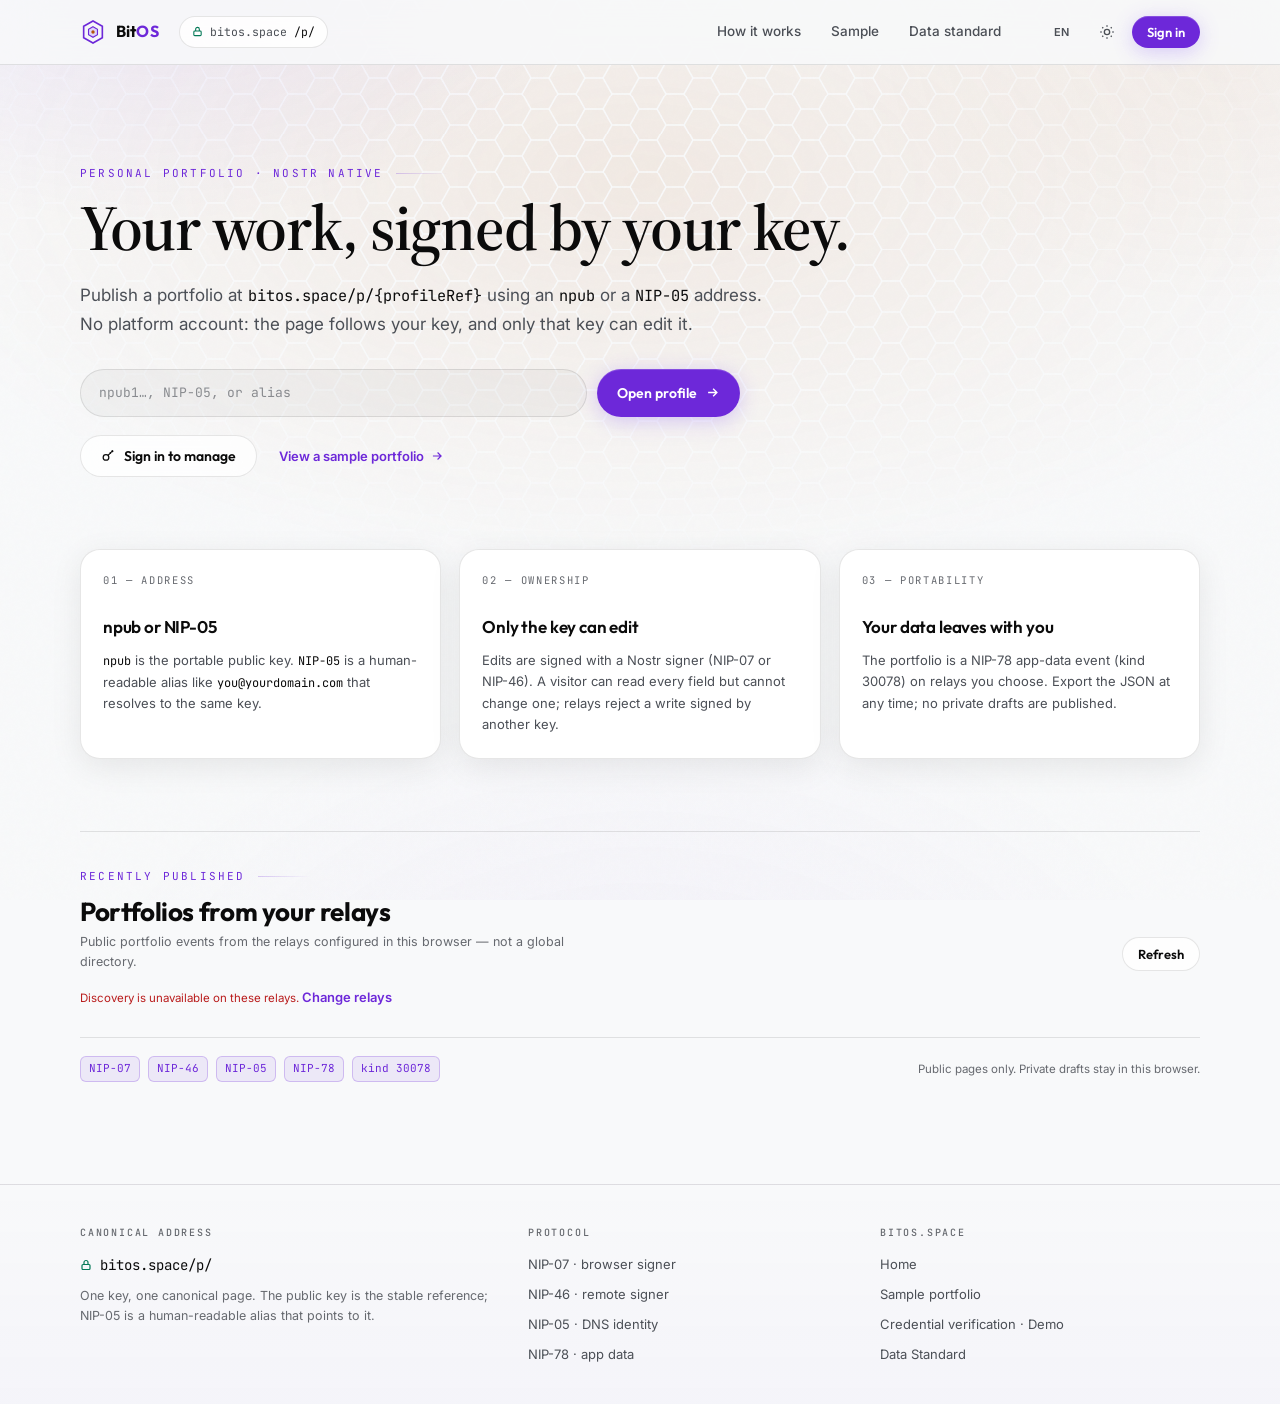
==== commit d1bb407a: "Refactor code structure and remove redundant code blocks for improved readability and maintainabilit" ====
--- a/p/index.html
+++ b/p/index.html
@@ -43,7 +43,7 @@
     <link rel="stylesheet" href="css/header.css?v=5" />
     <link rel="stylesheet" href="css/landing.css?v=4" />
     <link rel="stylesheet" href="css/profile.css?v=6" />
-    <link rel="stylesheet" href="css/editor.css?v=4" />
+    <link rel="stylesheet" href="css/editor.css?v=6" />
     <link rel="stylesheet" href="css/responsive.css?v=3" />
     <link rel="stylesheet" href="css/gallery.css?v=1" />
     <link rel="stylesheet" href="css/themes.css?v=1" />
@@ -67,12 +67,17 @@
     <div class="brand-honeycomb" aria-hidden="true">
       <span class="brand-honeycomb__pattern"></span>
     </div>
-    <a class="skip-link" href="#main">Skip to content</a>
+    <a class="skip-link" href="#main" data-i18n="Skip to content">Skip to content</a>
     <div class="noise-overlay" aria-hidden="true"></div>
 
     <header class="topnav">
       <div class="topnav-in">
-        <a class="brand" href="../index.html" aria-label="BitOS home">
+        <a
+          class="brand"
+          href="../index.html"
+          aria-label="BitOS home"
+          data-i18n-aria-label="BitOS home"
+        >
           <svg class="mark" viewBox="0 0 32 32" fill="none" aria-hidden="true">
             <path
               d="M16 2.5 27.5 9v14L16 29.5 4.5 23V9L16 2.5Z"
@@ -108,17 +113,31 @@
           ><span class="path" id="url-chip-path">/p/</span>
         </span>
 
-        <nav class="navlinks" id="landing-nav" aria-label="Portfolio app sections" hidden>
-          <a href="#how">How it works</a>
-          <a href="?demo=1">Sample</a>
-          <a href="../data-standard.html">Data standard</a>
+        <nav
+          class="navlinks"
+          id="landing-nav"
+          aria-label="Portfolio app sections"
+          data-i18n-aria-label="Portfolio app sections"
+          hidden
+        >
+          <a href="#how" data-i18n="How it works">How it works</a>
+          <a href="?demo=1" data-i18n="Sample">Sample</a>
+          <a href="../data-standard.html" data-i18n="Data standard"
+            >Data standard</a
+          >
         </nav>
 
-        <nav class="navlinks" id="profile-nav" aria-label="Profile sections" hidden>
-          <a href="#portfolio">Portfolio</a>
-          <a href="#gallery" id="nav-gallery" hidden>Gallery</a>
-          <a href="#skills">Skills</a>
-          <a href="#about">About</a>
+        <nav
+          class="navlinks"
+          id="profile-nav"
+          aria-label="Profile sections"
+          data-i18n-aria-label="Profile sections"
+          hidden
+        >
+          <a href="#portfolio" data-i18n="Portfolio">Portfolio</a>
+          <a href="#gallery" id="nav-gallery" data-i18n="Gallery" hidden>Gallery</a>
+          <a href="#skills" data-i18n="Skills">Skills</a>
+          <a href="#about" data-i18n="About">About</a>
         </nav>
 
         <div class="nav-cta">
@@ -127,6 +146,7 @@
             id="nav-toggle"
             type="button"
             aria-label="Open profile sections"
+            data-i18n-aria-label="Open profile sections"
             aria-expanded="false"
             aria-controls="profile-nav"
             hidden
@@ -157,11 +177,24 @@
             </svg>
           </button>
           <button
+            class="icon-btn lang-btn"
+            id="lang-btn"
+            type="button"
+            aria-label="Switch language"
+            title="Switch language"
+            data-i18n-aria-label="Switch language"
+            data-i18n-title="Switch language"
+          >
+            <span id="current-lang">EN</span>
+          </button>
+          <button
             class="icon-btn"
             id="theme-btn"
             type="button"
             aria-label="Switch to light theme"
             title="Toggle theme"
+            data-i18n-aria-label="Switch to light theme"
+            data-i18n-title="Toggle theme"
           >
             <svg
               class="theme-icon theme-icon--moon"
@@ -209,7 +242,7 @@
               <circle cx="18" cy="19" r="3" />
               <path d="m8.6 13.5 6.8 4M15.4 6.5l-6.8 4" />
             </svg>
-            Share
+            <span data-i18n="Share">Share</span>
           </button>
           <a
             class="btn btn-ghost btn-sm nav-my-portfolio"
@@ -217,6 +250,8 @@
             href="/p/"
             aria-label="My portfolio"
             title="My portfolio"
+            data-i18n-aria-label="My portfolio"
+            data-i18n-title="My portfolio"
             hidden
           >
             <svg
@@ -232,10 +267,12 @@
               <path d="M8 7V5a2 2 0 0 1 2-2h4a2 2 0 0 1 2 2v2" />
               <path d="M3 12h18" />
             </svg>
-            <span class="my-portfolio-label">My portfolio</span>
+            <span class="my-portfolio-label" data-i18n="My portfolio"
+              >My portfolio</span
+            >
           </a>
           <button class="btn btn-primary btn-sm" id="auth-btn" type="button">
-            Sign in
+            <span data-i18n="Sign in">Sign in</span>
           </button>
         </div>
       </div>
@@ -255,6 +292,7 @@
         <path d="M12 8v5m0 3h.01" />
       </svg>
       <span
+        data-i18n="Preview with sample data — not a published profile. Nothing here is signed or stored on a relay."
         >Preview with sample data — not a published profile. Nothing here is
         signed or stored on a relay.</span
       >
@@ -264,9 +302,16 @@
       <!-- ==================== LOOKUP / LANDING ==================== -->
       <section id="landing-view" class="landing wrap" aria-labelledby="landing-title" hidden>
         <div class="landing-copy">
-          <div class="kicker">Personal portfolio · Nostr native</div>
-          <h1 id="landing-title">Your work, signed by your key.</h1>
-          <p class="landing-lead">
+          <div class="kicker" data-i18n="Personal portfolio · Nostr native">
+            Personal portfolio · Nostr native
+          </div>
+          <h1 id="landing-title" data-i18n="Your work, signed by your key.">
+            Your work, signed by your key.
+          </h1>
+          <p
+            class="landing-lead"
+            data-i18n-html="Publish a portfolio at <span class=&quot;mono&quot;>bitos.space/p/{profileRef}</span> using an <span class=&quot;mono&quot;>npub</span> or a <span class=&quot;mono&quot;>NIP-05</span> address. No platform account: the page follows your key, and only that key can edit it."
+          >
             Publish a portfolio at
             <span class="mono">bitos.space/p/{profileRef}</span> using an
             <span class="mono">npub</span> or a
@@ -275,16 +320,22 @@
           </p>
 
           <form class="lookup" id="lookup-form" novalidate>
-            <label class="sr-only" for="lookup-input">Profile reference</label>
+            <label
+              class="sr-only"
+              for="lookup-input"
+              data-i18n="Profile reference"
+              >Profile reference</label
+            >
             <input
               id="lookup-input"
               type="text"
               autocomplete="off"
               spellcheck="false"
               placeholder="npub1…, NIP-05, or alias"
+              data-i18n-placeholder="npub1…, NIP-05, or alias"
             />
             <button class="btn btn-primary" type="submit">
-              Open profile
+              <span data-i18n="Open profile">Open profile</span>
               <svg
                 width="15"
                 height="15"
@@ -313,10 +364,14 @@
                 <circle cx="8" cy="15" r="4.5" />
                 <path d="m11.2 11.8 8-8M17 4l2.5 2.5M14 7l2 2" />
               </svg>
-              <span id="landing-signin-label">Sign in to manage</span>
+              <span id="landing-signin-label" data-i18n="Sign in to manage"
+                >Sign in to manage</span
+              >
             </button>
             <a class="head-link" href="?demo=1"
-              >View a sample portfolio
+              ><span data-i18n="View a sample portfolio"
+                >View a sample portfolio</span
+              >
               <svg
                 width="14"
                 height="14"
@@ -336,9 +391,11 @@
 
         <div class="landing-grid" id="how">
           <article class="tile landing-card">
-            <div class="tile-title">01 — Address</div>
-            <h3>npub or NIP-05</h3>
-            <p>
+            <div class="tile-title" data-i18n="01 — Address">01 — Address</div>
+            <h3 data-i18n="npub or NIP-05">npub or NIP-05</h3>
+            <p
+              data-i18n-html="<span class=&quot;mono&quot;>npub</span> is the portable public key. <span class=&quot;mono&quot;>NIP-05</span> is a human-readable alias like <span class=&quot;mono&quot;>you@yourdomain.com</span> that resolves to the same key."
+            >
               <span class="mono">npub</span> is the portable public key.
               <span class="mono">NIP-05</span> is a human-readable alias like
               <span class="mono">you@yourdomain.com</span> that resolves to the
@@ -346,18 +403,28 @@
             </p>
           </article>
           <article class="tile landing-card">
-            <div class="tile-title">02 — Ownership</div>
-            <h3>Only the key can edit</h3>
-            <p>
+            <div class="tile-title" data-i18n="02 — Ownership">
+              02 — Ownership
+            </div>
+            <h3 data-i18n="Only the key can edit">Only the key can edit</h3>
+            <p
+              data-i18n="Edits are signed with a Nostr signer (NIP-07 or NIP-46). A visitor can read every field but cannot change one; relays reject a write signed by another key."
+            >
               Edits are signed with a Nostr signer (NIP-07 or NIP-46). A visitor can read
               every field but cannot change one; relays reject a write signed by
               another key.
             </p>
           </article>
           <article class="tile landing-card">
-            <div class="tile-title">03 — Portability</div>
-            <h3>Your data leaves with you</h3>
-            <p>
+            <div class="tile-title" data-i18n="03 — Portability">
+              03 — Portability
+            </div>
+            <h3 data-i18n="Your data leaves with you">
+              Your data leaves with you
+            </h3>
+            <p
+              data-i18n="The portfolio is a NIP-78 app-data event (kind 30078) on relays you choose. Export the JSON at any time; no private drafts are published."
+            >
               The portfolio is a NIP-78 app-data event (kind 30078) on relays you
               choose. Export the JSON at any time; no private drafts are
               published.
@@ -368,22 +435,29 @@
         <section class="recent-section" id="recent-section" hidden aria-labelledby="recent-title">
           <div class="recent-head">
             <div>
-              <div class="kicker">Recently published</div>
-              <h2 id="recent-title">Portfolios from your relays</h2>
-              <p class="recent-lead">
+              <div class="kicker" data-i18n="Recently published">
+                Recently published
+              </div>
+              <h2 id="recent-title" data-i18n="Portfolios from your relays">
+                Portfolios from your relays
+              </h2>
+              <p
+                class="recent-lead"
+                data-i18n="Public portfolio events from the relays configured in this browser — not a global directory."
+              >
                 Public portfolio events from the relays configured in this
                 browser — not a global directory.
               </p>
             </div>
             <button class="btn btn-ghost btn-sm" id="recent-refresh" type="button">
-              Refresh
+              <span data-i18n="Refresh">Refresh</span>
             </button>
           </div>
           <div class="recent-grid" id="recent-grid"></div>
           <p class="recent-status" id="recent-status" aria-live="polite"></p>
           <div class="recent-more-wrap">
             <button class="btn btn-ghost btn-sm" id="recent-more" type="button" hidden>
-              Load more
+              <span data-i18n="Load more">Load more</span>
             </button>
           </div>
         </section>
@@ -394,7 +468,9 @@
           <span class="mono">NIP-05</span>
           <span class="mono">NIP-78</span>
           <span class="mono">kind 30078</span>
-          <span class="landing-foot-note"
+          <span
+            class="landing-foot-note"
+            data-i18n="Public pages only. Private drafts stay in this browser."
             >Public pages only. Private drafts stay in this browser.</span
           >
         </div>
@@ -419,17 +495,17 @@
       <div class="wrap">
         <header class="editor-page-head">
           <div class="editor-page-title">
-            <div class="kicker">Owner mode</div>
-            <h1 id="editor-title">Edit portfolio</h1>
+            <div class="kicker" data-i18n="Owner mode">Owner mode</div>
+            <h1 id="editor-title" data-i18n="Edit portfolio">Edit portfolio</h1>
             <p class="editor-owner" id="editor-owner"></p>
-            <p class="editor-status" id="editor-status">Not published yet.</p>
+            <p class="editor-status" id="editor-status" data-i18n="Not published yet.">Not published yet.</p>
           </div>
           <div class="editor-page-actions">
             <button class="btn btn-ghost" type="button" data-editor-close>
               <svg width="15" height="15" viewBox="0 0 24 24" fill="none" stroke="currentColor" stroke-width="2" aria-hidden="true">
                 <path d="M19 12H5m6 6-6-6 6-6" />
               </svg>
-              View public page
+              <span data-i18n="View public page">View public page</span>
             </button>
             <button class="btn btn-primary" type="button" data-editor-publish>
               <span class="btn-spinner" aria-hidden="true"></span>
@@ -442,13 +518,19 @@
           </div>
         </header>
 
-        <div class="editor-tabs editor-page-tabs" role="tablist" aria-label="Editor sections">
+        <div
+          class="editor-tabs editor-page-tabs"
+          role="tablist"
+          aria-label="Editor sections"
+          data-i18n-aria-label="Editor sections"
+        >
           <button
             class="editor-tab is-active"
             type="button"
             role="tab"
             aria-selected="true"
             data-tab="profile"
+            data-i18n="Profile"
           >
             Profile
           </button>
@@ -458,6 +540,7 @@
             role="tab"
             aria-selected="false"
             data-tab="projects"
+            data-i18n="Projects"
           >
             Projects
           </button>
@@ -467,6 +550,7 @@
             role="tab"
             aria-selected="false"
             data-tab="gallery"
+            data-i18n="Gallery"
           >
             Gallery
           </button>
@@ -476,6 +560,7 @@
             role="tab"
             aria-selected="false"
             data-tab="skills"
+            data-i18n="Skills"
           >
             Skills
           </button>
@@ -485,6 +570,7 @@
             role="tab"
             aria-selected="false"
             data-tab="publish"
+            data-i18n="Publish"
           >
             Publish
           </button>
@@ -495,21 +581,33 @@
           <section class="editor-panel" data-panel="profile">
             <div class="editor-section">
               <div class="editor-section-head">
-                <h3>Identity</h3>
-                <span class="fine">Public fields. No address or phone is required.</span>
+                <h3 data-i18n="Identity">Identity</h3>
+                <span
+                  class="fine"
+                  data-i18n="Public fields. No address or phone is required."
+                  >Public fields. No address or phone is required.</span
+                >
               </div>
               <div class="field-grid">
                 <label class="field">
-                  <span>Name <b class="req">*</b></span>
+                  <span
+                    ><span data-i18n="Name">Name</span>
+                    <b class="req">*</b></span
+                  >
                   <input id="f-name" type="text" maxlength="80" autocomplete="name" />
                 </label>
                 <label class="field">
-                  <span>Short name</span>
+                  <span data-i18n="Short name">Short name</span>
                   <input id="f-displayName" type="text" maxlength="40" />
                 </label>
                 <div class="field span2">
-                  <span>Portfolio type</span>
-                  <div class="type-picker" role="radiogroup" aria-label="Portfolio type">
+                  <span data-i18n="Portfolio type">Portfolio type</span>
+                  <div
+                    class="type-picker"
+                    role="radiogroup"
+                    aria-label="Portfolio type"
+                    data-i18n-aria-label="Portfolio type"
+                  >
                     <label class="type-option">
                       <input type="radio" name="portfolio-type" value="personal" />
                       <span class="type-icon" aria-hidden="true">
@@ -519,8 +617,14 @@
                         </svg>
                       </span>
                       <span class="type-copy">
-                        <span class="type-name">Personal portfolio</span>
-                        <span class="type-desc">One person's work, skills and evidence.</span>
+                        <span class="type-name" data-i18n="Personal portfolio"
+                          >Personal portfolio</span
+                        >
+                        <span
+                          class="type-desc"
+                          data-i18n="One person's work, skills and evidence."
+                          >One person's work, skills and evidence.</span
+                        >
                       </span>
                     </label>
                     <label class="type-option">
@@ -532,8 +636,14 @@
                         </svg>
                       </span>
                       <span class="type-copy">
-                        <span class="type-name">Organization / business</span>
-                        <span class="type-desc">Team page with a business presence link on BNOS.</span>
+                        <span class="type-name" data-i18n="Organization / business"
+                          >Organization / business</span
+                        >
+                        <span
+                          class="type-desc"
+                          data-i18n="Team page with a business presence link on BNOS."
+                          >Team page with a business presence link on BNOS.</span
+                        >
                       </span>
                     </label>
                   </div>
@@ -544,54 +654,56 @@
                     target="_blank"
                     rel="noopener noreferrer"
                     hidden
+                    data-i18n="Open BNOS business presence ↗"
                     >Open BNOS business presence ↗</a
                   >
                 </div>
                 <label class="field span2">
-                  <span>Headline</span>
+                  <span data-i18n="Headline">Headline</span>
                   <input id="f-headline" type="text" maxlength="160" />
                 </label>
                 <label class="field span2">
-                  <span>Introduction</span>
+                  <span data-i18n="Introduction">Introduction</span>
                   <textarea id="f-bio" rows="5" maxlength="2000"></textarea>
                 </label>
                 <label class="field">
-                  <span>Location</span>
+                  <span data-i18n="Location">Location</span>
                   <input id="f-location" type="text" maxlength="80" />
                 </label>
                 <label class="field">
-                  <span>Time zone</span>
+                  <span data-i18n="Time zone">Time zone</span>
                   <input id="f-timezone" type="text" maxlength="40" placeholder="UTC+7" />
                 </label>
                 <label class="field">
-                  <span>Languages</span>
+                  <span data-i18n="Languages">Languages</span>
                   <input id="f-languages" type="text" maxlength="120" placeholder="EN, ລາວ" />
                 </label>
                 <label class="field">
-                  <span>Availability</span>
+                  <span data-i18n="Availability">Availability</span>
                   <select id="f-availability">
-                    <option value="">Not stated</option>
-                    <option value="available">Available</option>
-                    <option value="open">Open to work</option>
-                    <option value="select">Select projects only</option>
-                    <option value="unavailable">Unavailable</option>
+                    <option value="" data-i18n="Not stated">Not stated</option>
+                    <option value="available" data-i18n="Available">Available</option>
+                    <option value="open" data-i18n="Open to work">Open to work</option>
+                    <option value="select" data-i18n="Select projects only">Select projects only</option>
+                    <option value="unavailable" data-i18n="Unavailable">Unavailable</option>
                   </select>
                 </label>
                 <label class="field span2">
-                  <span>Availability note</span>
+                  <span data-i18n="Availability note">Availability note</span>
                   <input
                     id="f-availabilityNote"
                     type="text"
                     maxlength="120"
                     placeholder="Available for select projects"
+                    data-i18n-placeholder="Available for select projects"
                   />
                 </label>
                 <label class="field">
-                  <span>Avatar URL</span>
+                  <span data-i18n="Avatar URL">Avatar URL</span>
                   <input id="f-avatar" type="url" placeholder="https://…" />
                 </label>
                 <label class="field">
-                  <span>Banner URL</span>
+                  <span data-i18n="Banner URL">Banner URL</span>
                   <input id="f-banner" type="url" placeholder="https://…" />
                 </label>
               </div>
@@ -600,23 +712,38 @@
             <div class="editor-section">
               <div class="editor-section-head">
                 <div>
-                  <h3>Portfolio style</h3>
-                  <span class="fine"
+                  <h3 data-i18n="Portfolio style">Portfolio style</h3>
+                  <span
+                    class="fine"
+                    data-i18n="Each style changes the layout and palette of your public page. The choice is published with your portfolio and also drives the browser theme-color."
                     >Each style changes the layout and palette of your public
                     page. The choice is published with your portfolio and also
                     drives the browser theme-color.</span
                   >
                 </div>
               </div>
-              <div class="theme-picker" role="radiogroup" aria-label="Portfolio theme">
+              <div
+                class="theme-picker"
+                role="radiogroup"
+                aria-label="Portfolio theme"
+                data-i18n-aria-label="Portfolio theme"
+              >
                 <label class="theme-card">
                   <input type="radio" name="portfolio-theme" value="obsidian" />
                   <span class="theme-swatch theme-swatch--obsidian" aria-hidden="true">
                     <i></i><i></i><i></i><i></i><i></i><i></i>
                   </span>
                   <span class="theme-card-text">
-                    <span class="theme-name">Spotlight <b>Obsidian</b></span>
-                    <span class="theme-desc">Featured bento, sticky details, dark violet glass.</span>
+                    <span
+                      class="theme-name"
+                      data-i18n-html="Spotlight <b>Obsidian</b>"
+                      >Spotlight <b>Obsidian</b></span
+                    >
+                    <span
+                      class="theme-desc"
+                      data-i18n="Featured bento, sticky details, dark violet glass."
+                      >Featured bento, sticky details, dark violet glass.</span
+                    >
                   </span>
                 </label>
                 <label class="theme-card">
@@ -625,8 +752,16 @@
                     <i></i><i></i><i></i><i></i><i></i><i></i>
                   </span>
                   <span class="theme-card-text">
-                    <span class="theme-name">Editorial <b>Parchment</b></span>
-                    <span class="theme-desc">Single-column paper, alternating work rows.</span>
+                    <span
+                      class="theme-name"
+                      data-i18n-html="Editorial <b>Parchment</b>"
+                      >Editorial <b>Parchment</b></span
+                    >
+                    <span
+                      class="theme-desc"
+                      data-i18n="Single-column paper, alternating work rows."
+                      >Single-column paper, alternating work rows.</span
+                    >
                   </span>
                 </label>
                 <label class="theme-card">
@@ -635,12 +770,23 @@
                     <i></i><i></i><i></i><i></i><i></i><i></i>
                   </span>
                   <span class="theme-card-text">
-                    <span class="theme-name">Dossier <b>Signal</b></span>
-                    <span class="theme-desc">Compact terminal grid, dense media wall.</span>
+                    <span
+                      class="theme-name"
+                      data-i18n-html="Dossier <b>Signal</b>"
+                      >Dossier <b>Signal</b></span
+                    >
+                    <span
+                      class="theme-desc"
+                      data-i18n="Compact terminal grid, dense media wall."
+                      >Compact terminal grid, dense media wall.</span
+                    >
                   </span>
                 </label>
               </div>
-              <p class="fine">
+              <p
+                class="fine"
+                data-i18n="The style changes layout and palette only — your content, media and signed data stay the same. It sets the default mode; visitors can switch dark or light on your public page."
+              >
                 The style changes layout and palette only — your content,
                 media and signed data stay the same. It sets the default
                 mode; visitors can switch dark or light on your public page.
@@ -649,8 +795,12 @@
 
             <div class="editor-section">
               <div class="editor-section-head">
-                <h3>Identity links</h3>
-                <span class="fine">Optional. NIP-05 is verified against DNS when present.</span>
+                <h3 data-i18n="Identity links">Identity links</h3>
+                <span
+                  class="fine"
+                  data-i18n="Optional. NIP-05 is verified against DNS when present."
+                  >Optional. NIP-05 is verified against DNS when present.</span
+                >
               </div>
               <div class="field-grid">
                 <label class="field">
@@ -658,45 +808,61 @@
                   <input id="f-nip05" type="text" placeholder="you@yourdomain.com" />
                 </label>
                 <label class="field">
-                  <span>Contact label</span>
-                  <input id="f-contactLabel" type="text" maxlength="60" placeholder="Request contact" />
+                  <span data-i18n="Contact label">Contact label</span>
+                  <input
+                    id="f-contactLabel"
+                    type="text"
+                    maxlength="60"
+                    placeholder="Request contact"
+                    data-i18n-placeholder="Request contact"
+                  />
                 </label>
                 <label class="field span2">
-                  <span>Contact link</span>
+                  <span data-i18n="Contact link">Contact link</span>
                   <input
                     id="f-contactUrl"
                     type="text"
                     placeholder="mailto:you@example.com or https://…"
+                    data-i18n-placeholder="mailto:you@example.com or https://…"
                   />
                 </label>
               </div>
-              <p class="fine">
+              <p
+                class="fine"
+                data-i18n="The contact button opens your chosen link. bitos.space does not store messages or inquiries."
+              >
                 The contact button opens your chosen link. bitos.space does not
                 store messages or inquiries.
               </p>
 
               <div class="nip05-wizard">
                 <button class="btn btn-ghost btn-sm" id="nip05-build" type="button">
-                  Set up NIP-05
+                  <span data-i18n="Set up NIP-05">Set up NIP-05</span>
                 </button>
-                <p class="fine">
+                <p
+                  class="fine"
+                  data-i18n="You need a domain you control. The wizard generates the file that maps your name to your key, then verifies it live."
+                >
                   You need a domain you control. The wizard generates the file
                   that maps your name to your key, then verifies it live.
                 </p>
                 <div class="nip05-panel" id="nip05-panel" hidden>
                   <p class="fine">
-                    Host this file at
+                    <span data-i18n="Host this file at">Host this file at</span>
                     <code id="nip05-file-url" class="mono"></code>
-                    with <code class="mono">Access-Control-Allow-Origin: *</code>
-                    and a JSON content type.
+                    <span data-i18n="with">with</span>
+                    <code class="mono">Access-Control-Allow-Origin: *</code>
+                    <span data-i18n="and a JSON content type."
+                      >and a JSON content type.</span
+                    >
                   </p>
                   <pre class="nip05-json"><code id="nip05-json" class="mono"></code></pre>
                   <div class="hero-actions">
                     <button class="btn btn-ghost btn-sm" id="nip05-copy" type="button">
-                      Copy JSON
+                      <span data-i18n="Copy JSON">Copy JSON</span>
                     </button>
                     <button class="btn btn-primary btn-sm" id="nip05-verify" type="button">
-                      Verify now
+                      <span data-i18n="Verify now">Verify now</span>
                     </button>
                   </div>
                   <p class="status-line nip05-status" id="nip05-status" aria-live="polite"></p>
@@ -706,9 +872,9 @@
 
             <div class="editor-section">
               <div class="editor-section-head">
-                <h3>Links</h3>
+                <h3 data-i18n="Links">Links</h3>
                 <button class="btn btn-ghost btn-sm" type="button" data-add="link">
-                  Add link
+                  <span data-i18n="Add link">Add link</span>
                 </button>
               </div>
               <div id="links-editor" class="repeat-list"></div>
@@ -720,14 +886,16 @@
             <div class="editor-section">
               <div class="editor-section-head">
                 <div>
-                  <h3>Portfolio projects</h3>
-                  <span class="fine"
+                  <h3 data-i18n="Portfolio projects">Portfolio projects</h3>
+                  <span
+                    class="fine"
+                    data-i18n="Only checked projects are included in the signed public event. Unchecked projects stay in this browser as drafts."
                     >Only checked projects are included in the signed public
                     event. Unchecked projects stay in this browser as drafts.</span
                   >
                 </div>
                 <button class="btn btn-ghost btn-sm" type="button" data-add="project">
-                  Add project
+                  <span data-i18n="Add project">Add project</span>
                 </button>
               </div>
               <div id="projects-editor" class="repeat-list"></div>
@@ -739,33 +907,89 @@
             <div class="editor-section">
               <div class="editor-section-head">
                 <div>
-                  <h3>Gallery</h3>
-                  <span class="fine"
-                    >Images are compressed in your browser and embedded in the
-                    signed event. Video stays a direct public URL because it
-                    does not fit inside a relay event.</span
+                  <h3 data-i18n="Gallery">Gallery</h3>
+                  <span
+                    class="fine"
+                    data-i18n="Uploads go to BitOS media storage first; if that service is unavailable, the Blossom server below is used as a fallback. Your event stores only the returned links, so media stays out of the signed data."
+                    >Uploads go to BitOS media storage first; if that service is
+                    unavailable, the Blossom server below is used as a fallback.
+                    Your event stores only the returned links, so media stays
+                    out of the signed data.</span
                   >
                 </div>
               </div>
 
               <div class="gallery-drop" id="gallery-drop">
                 <div class="gallery-drop-text">
-                  <strong>Drop images here</strong>
-                  <span>JPEG, PNG, WebP, GIF or AVIF. Each image is resized and compressed before publishing; animated GIFs are stored as a still frame.</span>
+                  <strong data-i18n="Drop images or video here"
+                    >Drop images or video here</strong
+                  >
+                  <span
+                    data-i18n="Files upload to BitOS with your Blossom server as fallback; only the returned links are stored in your event. Images up to 20 MB, MP4/WebM up to 100 MB."
+                    >Files upload to BitOS with your Blossom server as
+                    fallback; only the returned links are stored in your event.
+                    Images up to 20 MB, MP4/WebM up to 100 MB.</span
+                  >
                 </div>
                 <div class="hero-actions">
-                  <button class="btn btn-ghost btn-sm" id="gallery-upload" type="button">
-                    Upload images
+                  <button
+                    class="btn btn-primary btn-sm"
+                    id="gallery-upload-media"
+                    type="button"
+                    title="Upload images or video to your Blossom server"
+                    data-i18n-title="Upload images or video to your Blossom server"
+                  >
+                    <span data-i18n="Upload media">Upload media</span>
                   </button>
                   <button class="btn btn-ghost btn-sm" id="gallery-add-image-url" type="button">
-                    Add image URL
+                    <span data-i18n="Add image URL">Add image URL</span>
                   </button>
                   <button class="btn btn-ghost btn-sm" id="gallery-add-video" type="button">
-                    Add video link
+                    <span data-i18n="Add video link">Add video link</span>
                   </button>
                 </div>
-                <input id="gallery-file" type="file" accept="image/*" multiple hidden />
-              </div>
+                <input
+                  id="gallery-media-file"
+                  type="file"
+                  accept="image/*,video/mp4,video/webm"
+                  multiple
+                  hidden
+                />
+              </div>
+
+              <p
+                class="upload-status"
+                id="gallery-upload-status"
+                role="status"
+                aria-live="polite"
+              ></p>
+
+              <label class="field blossom-field">
+                <span data-i18n="Blossom fallback server"
+                  >Blossom fallback server</span
+                >
+                <input
+                  id="f-blossom"
+                  type="url"
+                  spellcheck="false"
+                  placeholder="https://blossom.primal.net"
+                />
+                <span class="tag-hint"
+                  ><span
+                    data-i18n="Used only if the BitOS media service is unavailable. Files stay on that server and are linked into your event — the event never contains the media bytes. Saved in this browser."
+                    >Used only if the BitOS media service is unavailable. Files
+                    stay on that server and are linked into your event — the event
+                    never contains the media bytes. Saved in this browser.</span
+                  >
+                  <a
+                    href="https://github.com/hzrd149/blossom"
+                    target="_blank"
+                    rel="noopener noreferrer"
+                    data-i18n="Blossom spec"
+                    >Blossom spec</a
+                  >.</span
+                >
+              </label>
 
               <div class="media-budget" id="gallery-budget"></div>
               <div id="gallery-editor" class="repeat-list gallery-editor"></div>
@@ -773,30 +997,48 @@
 
             <div class="editor-section">
               <div class="editor-section-head">
-                <h3>How media is stored</h3>
+                <h3 data-i18n="How media is stored">How media is stored</h3>
               </div>
               <ul class="media-notes">
-                <li>
-                  <strong>Uploaded images</strong> travel inside your NIP-78
-                  event as compressed data URLs, so they work without a media
-                  server. Keep the total under the inline budget shown above,
-                  or use a hosted image URL for originals and animation.
+                <li
+                  data-i18n-html="<strong>Upload media</strong> sends images or video to the BitOS media service first. If it is unavailable, the Blossom server above is used with a signed upload request. Only the returned https:// links are stored in your event, so keep the files available at those hosts."
+                >
+                  <strong>Upload media</strong> sends images or video to the
+                  BitOS media service first. If it is unavailable, the Blossom
+                  server above is used with a signed upload request. Only the
+                  returned https:// links are stored in your event, so keep the
+                  files available at those hosts.
                 </li>
-                <li>
-                  <strong>Video</strong> needs a direct MP4 or WebM URL. Upload
-                  the file to a media host you control — for example a Blossom
-                  or NIP-96 server — then paste the link here.
+                <li
+                  data-i18n-html="<strong>Images and video</strong> can also be added as hosted URLs. Images are never embedded into the event anymore; older profiles with embedded images remain readable and are shown with the legacy budget above."
+                >
+                  <strong>Images and video</strong> can also be added as hosted
+                  URLs. Images are never embedded into the event anymore; older
+                  profiles with embedded images remain readable and are shown
+                  with the legacy budget above.
                 </li>
-                <li>
+                <li
+                  data-i18n-html="<strong>Video previews</strong> use a generated poster frame, uploaded alongside the video and stored as a link."
+                >
+                  <strong>Video previews</strong> use a generated poster frame,
+                  uploaded alongside the video and stored as a link.
+                </li>
+                <li
+                  data-i18n-html="<strong>Alt text and captions</strong> make the gallery usable for screen readers and give visitors context before they open an item."
+                >
                   <strong>Alt text and captions</strong> make the gallery
                   usable for screen readers and give visitors context before
                   they open an item.
                 </li>
-                <li>
-                  Relays enforce different event size limits. If publishing
-                  fails, remove an inline image or switch it to a hosted URL.
+                <li
+                  data-i18n="Relays enforce different event size limits. Media links keep the signed event small; publishing only sends the links."
+                >
+                  Relays enforce different event size limits. Media links keep
+                  the signed event small; publishing only sends the links.
                 </li>
-                <li>
+                <li
+                  data-i18n="Unchecked items stay in this browser as drafts and are never included in the signed public event."
+                >
                   Unchecked items stay in this browser as drafts and are never
                   included in the signed public event.
                 </li>
@@ -809,14 +1051,16 @@
             <div class="editor-section">
               <div class="editor-section-head">
                 <div>
-                  <h3>Skills</h3>
-                  <span class="fine"
+                  <h3 data-i18n="Skills">Skills</h3>
+                  <span
+                    class="fine"
+                    data-i18n="Two grades only: your own claim, or evidence listed by an issuer. No global rating."
                     >Two grades only: your own claim, or evidence listed by an
                     issuer. No global rating.</span
                   >
                 </div>
                 <button class="btn btn-ghost btn-sm" type="button" data-add="skill">
-                  Add skill
+                  <span data-i18n="Add skill">Add skill</span>
                 </button>
               </div>
               <div id="skills-editor" class="repeat-list"></div>
@@ -825,14 +1069,16 @@
             <div class="editor-section">
               <div class="editor-section-head">
                 <div>
-                  <h3>Credentials</h3>
-                  <span class="fine"
+                  <h3 data-i18n="Credentials">Credentials</h3>
+                  <span
+                    class="fine"
+                    data-i18n="Optional. The issuer is shown with each record; bitos.space does not independently verify it."
                     >Optional. The issuer is shown with each record; bitos.space
                     does not independently verify it.</span
                   >
                 </div>
                 <button class="btn btn-ghost btn-sm" type="button" data-add="credential">
-                  Add credential
+                  <span data-i18n="Add credential">Add credential</span>
                 </button>
               </div>
               <div id="credentials-editor" class="repeat-list"></div>
@@ -843,32 +1089,42 @@
           <section class="editor-panel" data-panel="publish" hidden>
             <div class="editor-section">
               <div class="editor-section-head">
-                <h3>Publish</h3>
+                <h3 data-i18n="Publish">Publish</h3>
               </div>
               <div class="publish-card">
                 <div class="publish-row">
-                  <span class="publish-k">Event</span>
+                  <span class="publish-k" data-i18n="Event">Event</span>
                   <span class="mono">kind 30078 · NIP-78 app data</span>
                 </div>
                 <div class="publish-row">
-                  <span class="publish-k">Replaceable key</span>
+                  <span class="publish-k" data-i18n="Replaceable key"
+                    >Replaceable key</span
+                  >
                   <span class="mono">d = bitos.space:portfolio:v1</span>
                 </div>
                 <div class="publish-row">
-                  <span class="publish-k">Public URL</span>
+                  <span class="publish-k" data-i18n="Public URL">Public URL</span>
                   <span class="mono" id="editor-url">…</span>
                 </div>
                 <div class="publish-row">
-                  <span class="publish-k">Drafts</span>
-                  <span>Kept in this browser only</span>
+                  <span class="publish-k" data-i18n="Drafts">Drafts</span>
+                  <span data-i18n="Kept in this browser only"
+                    >Kept in this browser only</span
+                  >
                 </div>
               </div>
-              <p class="fine">
+              <p
+                class="fine"
+                data-i18n="Publishing replaces the previous portfolio event for the same key. Readers always see the newest signed version. Your signer will ask for approval before anything is sent."
+              >
                 Publishing replaces the previous portfolio event for the same
                 key. Readers always see the newest signed version. Your signer
                 will ask for approval before anything is sent.
               </p>
-              <p class="fine">
+              <p
+                class="fine"
+                data-i18n-html="<strong>Kind 0 is separate.</strong> This editor does not overwrite your Nostr profile metadata (name, about, avatar and NIP-05 used by other clients). Those fields are only used as a fallback when the portfolio leaves them empty."
+              >
                 <strong>Kind 0 is separate.</strong> This editor does not
                 overwrite your Nostr profile metadata (name, about, avatar and
                 NIP-05 used by other clients). Those fields are only used as a
@@ -878,13 +1134,16 @@
 
             <div class="editor-section">
               <div class="editor-section-head">
-                <h3>Relays</h3>
+                <h3 data-i18n="Relays">Relays</h3>
                 <button class="btn btn-ghost btn-sm" type="button" id="save-relays">
-                  Save relays
+                  <span data-i18n="Save relays">Save relays</span>
                 </button>
               </div>
               <textarea id="f-relays" rows="5" spellcheck="false"></textarea>
-              <p class="fine">
+              <p
+                class="fine"
+                data-i18n="One WebSocket URL per line. Choose relays you trust to keep your public portfolio available. Defaults are public relays."
+              >
                 One WebSocket URL per line. Choose relays you trust to keep your
                 public portfolio available. Defaults are public relays.
               </p>
@@ -892,7 +1151,7 @@
 
             <div class="editor-section">
               <div class="editor-section-head">
-                <h3>Portability</h3>
+                <h3 data-i18n="Portability">Portability</h3>
               </div>
               <div class="hero-actions">
                 <button class="btn btn-ghost" type="button" id="export-btn">
@@ -908,7 +1167,7 @@
                     <path d="M12 3v12m0 0 4-4m-4 4-4-4" />
                     <path d="M4 17v2a2 2 0 0 0 2 2h12a2 2 0 0 0 2-2v-2" />
                   </svg>
-                  Export JSON
+                  <span data-i18n="Export JSON">Export JSON</span>
                 </button>
                 <button class="btn btn-ghost" type="button" id="import-btn">
                   <svg
@@ -923,11 +1182,14 @@
                     <path d="M12 15V3m0 0 4 4m-4-4L8 7" />
                     <path d="M4 17v2a2 2 0 0 0 2 2h12a2 2 0 0 0 2-2v-2" />
                   </svg>
-                  Import JSON
+                  <span data-i18n="Import JSON">Import JSON</span>
                 </button>
                 <input id="import-file" type="file" accept="application/json,.json" hidden />
               </div>
-              <p class="fine">
+              <p
+                class="fine"
+                data-i18n="Export includes local drafts. Import accepts a previously exported file and keeps it as a local draft until you publish."
+              >
                 Export includes local drafts. Import accepts a previously
                 exported file and keeps it as a local draft until you publish.
               </p>
@@ -935,7 +1197,7 @@
 
             <div class="editor-section" id="publish-results-wrap" hidden>
               <div class="editor-section-head">
-                <h3>Relay results</h3>
+                <h3 data-i18n="Relay results">Relay results</h3>
               </div>
               <ul class="relay-results" id="publish-results"></ul>
             </div>
@@ -948,16 +1210,18 @@
               <svg width="14" height="14" viewBox="0 0 24 24" fill="none" stroke="currentColor" stroke-width="2" aria-hidden="true">
                 <path d="M19 12H5m6 6-6-6 6-6" />
               </svg>
-              View public page
-            </button>
-            <span class="save-state" id="save-state">No changes yet</span>
+              <span data-i18n="View public page">View public page</span>
+            </button>
+            <span class="save-state" id="save-state" data-i18n="No changes yet"
+              >No changes yet</span
+            >
           </div>
           <div class="editor-actions">
             <button class="btn btn-ghost btn-sm" type="button" id="discard-draft">
-              Discard draft
+              <span data-i18n="Discard draft">Discard draft</span>
             </button>
             <button class="btn btn-ghost btn-sm" type="button" id="save-draft">
-              Save draft
+              <span data-i18n="Save draft">Save draft</span>
             </button>
             <button class="btn btn-primary btn-sm" type="button" id="publish-btn">
               <span class="btn-spinner" aria-hidden="true"></span>
@@ -986,7 +1250,7 @@
     <footer class="footer">
       <div class="footer-in">
         <div>
-          <h4>Canonical address</h4>
+          <h4 data-i18n="Canonical address">Canonical address</h4>
           <div class="big-url" id="footer-url">
             <svg
               class="lock"
@@ -1003,13 +1267,15 @@
             </svg>
             <span>bitos.space/p/</span>
           </div>
-          <p>
+          <p
+            data-i18n="One key, one canonical page. The public key is the stable reference; NIP-05 is a human-readable alias that points to it."
+          >
             One key, one canonical page. The public key is the stable reference;
             NIP-05 is a human-readable alias that points to it.
           </p>
         </div>
         <div>
-          <h4>Protocol</h4>
+          <h4 data-i18n="Protocol">Protocol</h4>
           <div class="f-links">
             <a
               href="https://github.com/nostr-protocol/nips/blob/master/07.md"
@@ -1040,10 +1306,14 @@
         <div>
           <h4>bitos.space</h4>
           <div class="f-links">
-            <a href="../index.html">Home</a>
-            <a href="?demo=1">Sample portfolio</a>
-            <a href="/p/verify/">Credential verification · Demo</a>
-            <a href="../data-standard.html">Data Standard</a>
+            <a href="../index.html" data-i18n="Home">Home</a>
+            <a href="?demo=1" data-i18n="Sample portfolio">Sample portfolio</a>
+            <a href="/p/verify/" data-i18n="Credential verification · Demo"
+              >Credential verification · Demo</a
+            >
+            <a href="../data-standard.html" data-i18n="Data Standard"
+              >Data Standard</a
+            >
           </div>
         </div>
       </div>
@@ -1059,14 +1329,17 @@
       <div class="dialog-card">
         <div class="dialog-head">
           <div>
-            <div class="kicker" id="confirm-kicker">Confirm</div>
-            <h2 id="confirm-title">Are you sure?</h2>
+            <div class="kicker" id="confirm-kicker" data-i18n="Confirm">
+              Confirm
+            </div>
+            <h2 id="confirm-title" data-i18n="Are you sure?">Are you sure?</h2>
           </div>
           <button
             class="dialog-close"
             type="button"
             data-close="confirm-dialog"
             aria-label="Close"
+            data-i18n-aria-label="Close"
           >
             <svg width="18" height="18" viewBox="0 0 24 24" fill="none" stroke="currentColor" stroke-width="2" aria-hidden="true">
               <path d="M18 6 6 18M6 6l12 12" />
@@ -1077,10 +1350,10 @@
           <p class="confirm-message" id="confirm-message"></p>
           <div class="confirm-actions">
             <button class="btn btn-ghost" id="confirm-cancel" type="button">
-              Cancel
+              <span data-i18n="Cancel">Cancel</span>
             </button>
             <button class="btn btn-danger" id="confirm-accept" type="button">
-              Confirm
+              <span data-i18n="Confirm">Confirm</span>
             </button>
           </div>
         </div>
@@ -1092,14 +1365,17 @@
       <div class="dialog-card">
         <div class="dialog-head">
           <div>
-            <div class="kicker">Owner mode</div>
-            <h2 id="signin-title">Sign in with a Nostr signer</h2>
+            <div class="kicker" data-i18n="Owner mode">Owner mode</div>
+            <h2 id="signin-title" data-i18n="Sign in with a Nostr signer">
+              Sign in with a Nostr signer
+            </h2>
           </div>
           <button
             class="dialog-close"
             type="button"
             data-close="signin-dialog"
             aria-label="Close"
+            data-i18n-aria-label="Close"
           >
             <svg
               width="18"
@@ -1119,7 +1395,9 @@
           <div class="signer-box" id="signer-box">
             <div class="signer-box-head">
               <span class="signer-dot" id="signer-dot" aria-hidden="true"></span>
-              <span id="signer-label">Not signed in</span>
+              <span id="signer-label" data-i18n="Not signed in"
+                >Not signed in</span
+              >
             </div>
             <div class="signer-id" id="signer-id" hidden></div>
           </div>
@@ -1127,26 +1405,54 @@
           <div class="my-portfolio-card" id="my-portfolio-card" hidden>
             <div class="my-portfolio-head">
               <div>
-                <div class="my-portfolio-kicker">Your portfolio</div>
-                <div class="my-portfolio-name" id="my-portfolio-name">Your portfolio</div>
-              </div>
-              <span class="my-portfolio-status" id="my-portfolio-status">Checking…</span>
+                <div class="my-portfolio-kicker" data-i18n="Your portfolio">
+                  Your portfolio
+                </div>
+                <div class="my-portfolio-name" id="my-portfolio-name" data-i18n="Your portfolio">
+                  Your portfolio
+                </div>
+              </div>
+              <span
+                class="my-portfolio-status"
+                id="my-portfolio-status"
+                data-i18n="Checking…"
+                >Checking…</span
+              >
             </div>
             <div class="my-portfolio-url mono" id="my-portfolio-url"></div>
             <div class="hero-actions">
-              <a class="btn btn-ghost btn-sm" id="my-portfolio-view" href="/p/">View public page</a>
-              <a class="btn btn-primary btn-sm" id="my-portfolio-edit" href="/p/?edit=1">Edit portfolio</a>
-            </div>
-          </div>
-
-          <div class="auth-tabs" role="tablist" aria-label="Signer type">
+              <a
+                class="btn btn-ghost btn-sm"
+                id="my-portfolio-view"
+                href="/p/"
+                data-i18n="View public page"
+                >View public page</a
+              >
+              <a
+                class="btn btn-primary btn-sm"
+                id="my-portfolio-edit"
+                href="/p/?edit=1"
+                data-i18n="Edit portfolio"
+                >Edit portfolio</a
+              >
+            </div>
+          </div>
+
+          <div
+            class="auth-tabs"
+            role="tablist"
+            aria-label="Signer type"
+            data-i18n-aria-label="Signer type"
+          >
             <button
               class="auth-tab is-active"
               type="button"
               role="tab"
               aria-selected="true"
               aria-label="Browser extension"
+              data-i18n-aria-label="Browser extension"
               data-auth-tab="nip07"
+              data-i18n="Extension"
             >
               Extension
             </button>
@@ -1156,7 +1462,9 @@
               role="tab"
               aria-selected="false"
               aria-label="Remote signer"
+              data-i18n-aria-label="Remote signer"
               data-auth-tab="nip46"
+              data-i18n="Remote"
             >
               Remote
             </button>
@@ -1166,6 +1474,7 @@
               role="tab"
               aria-selected="false"
               data-auth-tab="nsec"
+              data-i18n="Local key"
             >
               Local key
             </button>
@@ -1175,13 +1484,14 @@
               role="tab"
               aria-selected="false"
               data-auth-tab="create"
+              data-i18n="Create account"
             >
               Create account
             </button>
           </div>
 
           <section class="auth-panel" data-auth-panel="nip07">
-            <p class="fine" id="nip07-note">
+            <p class="fine" id="nip07-note" data-i18n="A NIP-07 extension keeps your key inside the extension. This page only asks it to sign.">
               A NIP-07 extension keeps your key inside the extension. This page
               only asks it to sign.
             </p>
@@ -1198,19 +1508,22 @@
                 <circle cx="8" cy="15" r="4.5" />
                 <path d="m11.2 11.8 8-8M17 4l2.5 2.5M14 7l2 2" />
               </svg>
-              <span id="connect-signer-label">Connect NIP-07 signer</span>
+              <span id="connect-signer-label" data-i18n="Connect NIP-07 signer">Connect NIP-07 signer</span>
             </button>
           </section>
 
 
           <section class="auth-panel" data-auth-panel="nsec" hidden>
-            <p class="fine">
+            <p
+              class="fine"
+              data-i18n="Sign in with a private key stored in this browser. Prefer a NIP-07 extension or remote signer when you can keep the key out of this page."
+            >
               Sign in with a private key stored in this browser. Prefer a
               NIP-07 extension or remote signer when you can keep the key out
               of this page.
             </p>
             <div class="field">
-              <label for="nsec-key">Private key</label>
+              <label for="nsec-key" data-i18n="Private key">Private key</label>
               <span class="secret-field">
                 <input
                   id="nsec-key"
@@ -1218,6 +1531,7 @@
                   autocomplete="off"
                   spellcheck="false"
                   placeholder="nsec1… or 64-character secret key"
+                  data-i18n-placeholder="nsec1… or 64-character secret key"
                 />
                 <button
                   class="secret-toggle"
@@ -1225,6 +1539,8 @@
                   type="button"
                   aria-label="Show private key"
                   title="Show private key"
+                  data-i18n-aria-label="Show private key"
+                  data-i18n-title="Show private key"
                 >
                   <svg width="16" height="16" viewBox="0 0 24 24" fill="none" stroke="currentColor" stroke-width="2" aria-hidden="true">
                     <path d="M2 12s3.6-6 10-6 10 6 10 6-3.6 6-10 6S2 12 2 12Z" />
@@ -1235,21 +1551,28 @@
             </div>
             <label class="check-field">
               <input id="nsec-remember" type="checkbox" />
-              Remember this device (stores the key in localStorage)
+              <span data-i18n="Remember this device (stores the key in localStorage)"
+                >Remember this device (stores the key in localStorage)</span
+              >
             </label>
-            <p class="fine">
+            <p
+              class="fine"
+              data-i18n="Without this, the key is kept in sessionStorage and is cleared when this tab closes. Only use a local key on a device you trust."
+            >
               Without this, the key is kept in sessionStorage and is cleared
               when this tab closes. Only use a local key on a device you trust.
             </p>
             <button class="btn btn-primary btn-block" id="connect-nsec" type="button">
-              Sign in with private key
+              <span data-i18n="Sign in with private key"
+                >Sign in with private key</span
+              >
             </button>
             <p class="status-line" id="nsec-status" aria-live="polite"></p>
           </section>
 
           <section class="auth-panel" data-auth-panel="nip46" hidden>
             <label class="field">
-              <span>Bunker URL</span>
+              <span data-i18n="Bunker URL">Bunker URL</span>
               <input
                 id="bunker-url"
                 type="text"
@@ -1259,16 +1582,23 @@
               />
             </label>
             <button class="btn btn-primary btn-block" id="connect-bunker" type="button">
-              Connect with bunker URL
-            </button>
-
-            <div class="auth-or"><span>or</span></div>
+              <span data-i18n="Connect with bunker URL"
+                >Connect with bunker URL</span
+              >
+            </button>
+
+            <div class="auth-or"><span data-i18n="or">or</span></div>
 
             <button class="btn btn-ghost btn-block" id="start-nostrconnect" type="button">
-              Connect with a signer app
+              <span data-i18n="Connect with a signer app"
+                >Connect with a signer app</span
+              >
             </button>
             <div class="nip46-box" id="nostrconnect-box" hidden>
-              <p class="fine">
+              <p
+                class="fine"
+                data-i18n="Open or copy this link in Amber, nsec.app, or another NIP-46 signer. Keep this dialog open while you approve."
+              >
                 Open or copy this link in Amber, nsec.app, or another NIP-46
                 signer. Keep this dialog open while you approve.
               </p>
@@ -1281,7 +1611,7 @@
               ></textarea>
               <div class="hero-actions">
                 <button class="btn btn-ghost btn-sm" id="copy-nostrconnect" type="button">
-                  Copy link
+                  <span data-i18n="Copy link">Copy link</span>
                 </button>
                 <a
                   class="btn btn-ghost btn-sm"
@@ -1289,10 +1619,11 @@
                   href="#"
                   rel="noopener noreferrer"
                   hidden
+                  data-i18n="Open signer app"
                   >Open signer app</a
                 >
                 <button class="btn btn-ghost btn-sm" id="cancel-nostrconnect" type="button">
-                  Cancel
+                  <span data-i18n="Cancel">Cancel</span>
                 </button>
               </div>
             </div>
@@ -1300,45 +1631,63 @@
           </section>
 
           <section class="auth-panel" data-auth-panel="create" hidden>
-            <p class="fine">
+            <p
+              class="fine"
+              data-i18n="Create a new Nostr account for this portfolio. Your nsec is the only way to edit it, so back it up before continuing."
+            >
               Create a new Nostr account for this portfolio. Your nsec is the
               only way to edit it, so back it up before continuing.
             </p>
             <button class="btn btn-primary btn-block" id="create-start" type="button">
-              Create a new account
+              <span data-i18n="Create a new account">Create a new account</span>
             </button>
             <div class="create-result" id="create-result" hidden>
               <div class="key-card">
                 <div class="key-card-head">
-                  <span>Public key</span>
-                  <button id="copy-create-npub" type="button">Copy</button>
+                  <span data-i18n="Public key">Public key</span>
+                  <button id="copy-create-npub" type="button" data-i18n="Copy">
+                    Copy
+                  </button>
                 </div>
                 <code id="create-npub"></code>
               </div>
               <div class="key-card key-card--secret">
                 <div class="key-card-head">
-                  <span>Private key (nsec)</span>
-                  <button id="copy-create-nsec" type="button">Copy</button>
+                  <span data-i18n="Private key (nsec)">Private key (nsec)</span>
+                  <button id="copy-create-nsec" type="button" data-i18n="Copy">
+                    Copy
+                  </button>
                 </div>
                 <code id="create-nsec"></code>
               </div>
-              <p class="fine">
+              <p
+                class="fine"
+                data-i18n="Anyone with this nsec can sign as you. Store it in a password manager or offline backup. It cannot be recovered."
+              >
                 Anyone with this nsec can sign as you. Store it in a password
                 manager or offline backup. It cannot be recovered.
               </p>
               <label class="check-field">
                 <input id="create-saved" type="checkbox" />
-                I saved my nsec somewhere safe
+                <span data-i18n="I saved my nsec somewhere safe"
+                  >I saved my nsec somewhere safe</span
+                >
               </label>
               <label class="check-field">
                 <input id="create-remember" type="checkbox" />
-                Remember this device (stores the key in localStorage)
+                <span data-i18n="Remember this device (stores the key in localStorage)"
+                  >Remember this device (stores the key in localStorage)</span
+                >
               </label>
               <button class="btn btn-primary btn-block" id="create-continue" type="button" disabled>
-                Continue with this account
+                <span data-i18n="Continue with this account"
+                  >Continue with this account</span
+                >
               </button>
               <button class="btn btn-ghost btn-block" id="create-again" type="button">
-                Generate a different key
+                <span data-i18n="Generate a different key"
+                  >Generate a different key</span
+                >
               </button>
             </div>
             <p class="status-line" id="create-status" aria-live="polite"></p>
@@ -1347,10 +1696,13 @@
           <p class="status-line" id="auth-status" aria-live="polite"></p>
 
           <button class="btn btn-ghost btn-block" id="signout-btn" type="button" hidden>
-            Sign out
+            <span data-i18n="Sign out">Sign out</span>
           </button>
 
-          <div class="readonly-note">
+          <div
+            class="readonly-note"
+            data-i18n-html="<strong>npub is read-only on its own.</strong> It is a public key, not a password. Editing requires a signer that holds the private key — a NIP-07 extension, a NIP-46 remote signer, or a local nsec you keep on this device. A NIP-05 address (<span class=&quot;mono&quot;>you@domain.com</span>) is only a human-readable pointer to a key, not a login method. Never share your nsec with anyone."
+          >
             <strong>npub is read-only on its own.</strong> It is a public key,
             not a password. Editing requires a signer that holds the private
             key — a NIP-07 extension, a NIP-46 remote signer, or a local nsec
@@ -1361,13 +1713,16 @@
           </div>
 
           <details class="relay-settings">
-            <summary>Relay settings</summary>
-            <p class="fine">
+            <summary data-i18n="Relay settings">Relay settings</summary>
+            <p
+              class="fine"
+              data-i18n="Used to read and publish your portfolio. One URL per line."
+            >
               Used to read and publish your portfolio. One URL per line.
             </p>
             <textarea id="signin-relays" rows="4" spellcheck="false"></textarea>
             <button class="btn btn-ghost btn-sm" id="save-signin-relays" type="button">
-              Save relays
+              <span data-i18n="Save relays">Save relays</span>
             </button>
           </details>
         </div>
@@ -1380,14 +1735,15 @@
       <div class="dialog-card">
         <div class="dialog-head">
           <div>
-            <div class="kicker">Share</div>
-            <h2 id="qr-title">Scan to open</h2>
+            <div class="kicker" data-i18n="Share">Share</div>
+            <h2 id="qr-title" data-i18n="Scan to open">Scan to open</h2>
           </div>
           <button
             class="dialog-close"
             type="button"
             data-close="qr-dialog"
             aria-label="Close"
+            data-i18n-aria-label="Close"
           >
             <svg
               width="18"
@@ -1407,10 +1763,10 @@
           <p class="qr-url mono" id="profile-qr-url"></p>
           <div class="hero-actions">
             <button class="btn btn-primary" id="copy-profile-qr" type="button">
-              Copy link
+              <span data-i18n="Copy link">Copy link</span>
             </button>
             <button class="btn btn-ghost" type="button" data-close="qr-dialog">
-              Close
+              <span data-i18n="Close">Close</span>
             </button>
           </div>
         </div>
@@ -1423,13 +1779,14 @@
         <div class="lightbox-top">
           <div class="lightbox-heading">
             <span class="lightbox-count" id="lightbox-count" aria-live="polite"></span>
-            <h2 id="lightbox-title">Gallery</h2>
+            <h2 id="lightbox-title" data-i18n="Gallery">Gallery</h2>
           </div>
           <button
             class="dialog-close"
             type="button"
             data-close="lightbox-dialog"
             aria-label="Close gallery"
+            data-i18n-aria-label="Close gallery"
           >
             <svg width="18" height="18" viewBox="0 0 24 24" fill="none" stroke="currentColor" stroke-width="2" aria-hidden="true">
               <path d="M18 6 6 18M6 6l12 12" />
@@ -1438,13 +1795,25 @@
         </div>
         <div class="lightbox-stage" id="lightbox-stage"></div>
         <div class="lightbox-foot">
-          <button class="lightbox-nav" id="lightbox-prev" type="button" aria-label="Previous item">
+          <button
+            class="lightbox-nav"
+            id="lightbox-prev"
+            type="button"
+            aria-label="Previous item"
+            data-i18n-aria-label="Previous item"
+          >
             <svg width="18" height="18" viewBox="0 0 24 24" fill="none" stroke="currentColor" stroke-width="2" aria-hidden="true">
               <path d="m15 18-6-6 6-6" />
             </svg>
           </button>
           <p class="lightbox-caption" id="lightbox-caption"></p>
-          <button class="lightbox-nav" id="lightbox-next" type="button" aria-label="Next item">
+          <button
+            class="lightbox-nav"
+            id="lightbox-next"
+            type="button"
+            aria-label="Next item"
+            data-i18n-aria-label="Next item"
+          >
             <svg width="18" height="18" viewBox="0 0 24 24" fill="none" stroke="currentColor" stroke-width="2" aria-hidden="true">
               <path d="m9 18 6-6-6-6" />
             </svg>
@@ -1456,13 +1825,16 @@
     <div class="toast" id="toast" role="status" aria-live="polite"></div>
 
     <noscript>
-      <div class="noscript">
+      <div
+        class="noscript"
+        data-i18n="This portfolio page needs JavaScript to resolve a Nostr key and render the profile."
+      >
         This portfolio page needs JavaScript to resolve a Nostr key and render
         the profile.
       </div>
     </noscript>
 
     <script src="vendor/qrcode.js"></script>
-    <script type="module" src="js/app.js?v=7"></script>
+    <script type="module" src="js/app.js?v=12"></script>
   </body>
 </html>
--- a/p/css/tokens.css
+++ b/p/css/tokens.css
@@ -283,6 +283,30 @@
   line-height: 1.75;
 }
 
+body.lo h1,
+body.lo h2,
+body.lo h3,
+body.lo h4,
+body.lo p,
+body.lo li,
+body.lo label,
+body.lo button,
+body.lo .btn,
+body.lo .fine,
+body.lo .field,
+body.lo input,
+body.lo textarea,
+body.lo select {
+  font-family: var(--font-lao);
+  line-height: 1.7;
+}
+
+body.lo .mono,
+body.lo code,
+body.lo pre {
+  font-family: var(--font-mono);
+}
+
 .fine {
   font-size: 11.5px;
   line-height: 1.6;
--- a/p/css/header.css
+++ b/p/css/header.css
@@ -127,6 +127,15 @@
   border-color: var(--glass-border);
 }
 
+.lang-btn {
+  width: auto;
+  min-width: 40px;
+  padding: 0 10px;
+  font-size: 11px;
+  font-weight: 600;
+  letter-spacing: 0.04em;
+}
+
 .nav-toggle {
   display: none;
 }
--- a/p/css/editor.css
+++ b/p/css/editor.css
@@ -439,6 +439,223 @@
   justify-content: space-between;
   gap: 12px;
   margin-bottom: 12px;
+}
+
+/* collapsible project cards */
+.project-row {
+  padding: 12px 14px;
+}
+
+.project-head {
+  align-items: center;
+  margin-bottom: 0;
+  flex-wrap: wrap;
+}
+
+.project-row:not(.is-collapsed) .project-head {
+  margin-bottom: 14px;
+}
+
+.project-summary {
+  display: flex;
+  align-items: center;
+  gap: 10px;
+  min-width: 0;
+  cursor: pointer;
+}
+
+.project-thumb {
+  display: flex;
+  align-items: center;
+  justify-content: center;
+  width: 42px;
+  height: 42px;
+  flex-shrink: 0;
+  overflow: hidden;
+  border: 1px solid var(--glass-border);
+  border-radius: 10px;
+  background: var(--surface-1);
+  color: var(--nostr-bright);
+  font-family: var(--font-heading);
+  font-size: 16px;
+  font-weight: 700;
+}
+
+.project-thumb img {
+  width: 100%;
+  height: 100%;
+  object-fit: cover;
+}
+
+.project-summary-text {
+  display: flex;
+  flex-direction: column;
+  gap: 2px;
+  min-width: 0;
+}
+
+.project-summary-text .row-title {
+  font-family: inherit;
+  font-size: 13px;
+  font-weight: 600;
+  letter-spacing: 0;
+  text-transform: none;
+  color: var(--text-primary);
+  overflow: hidden;
+  text-overflow: ellipsis;
+  white-space: nowrap;
+}
+
+.project-meta {
+  display: flex;
+  gap: 6px;
+  font-size: 11px;
+  color: var(--text-muted);
+}
+
+.row-actions {
+  display: flex;
+  align-items: center;
+  gap: 4px;
+  flex-shrink: 0;
+}
+
+.row-icon {
+  width: 28px;
+  height: 28px;
+  font-size: 13px;
+  border: 1px solid transparent;
+}
+
+.row-icon:hover:not(:disabled) {
+  color: var(--text-primary);
+  background: var(--glass-bg);
+  border-color: var(--glass-border);
+}
+
+.row-icon:disabled {
+  opacity: 0.35;
+  cursor: not-allowed;
+}
+
+/* tag chips */
+.chip-input {
+  display: flex;
+  flex-wrap: wrap;
+  align-items: center;
+  gap: 6px;
+  width: 100%;
+  min-height: 38px;
+  padding: 6px 8px;
+  background: var(--input-bg);
+  border: 1px solid var(--glass-border);
+  border-radius: var(--r-sm);
+  transition: border-color 0.15s var(--ease), box-shadow 0.15s var(--ease);
+}
+
+.chip-input:focus-within {
+  border-color: var(--nostr-line);
+  box-shadow: 0 0 0 3px var(--nostr-soft);
+}
+
+.chip {
+  display: inline-flex;
+  align-items: center;
+  gap: 3px;
+  padding: 3px 4px 3px 9px;
+  font-size: 12px;
+  color: var(--nostr-bright);
+  background: var(--nostr-soft);
+  border: 1px solid var(--nostr-line);
+  border-radius: var(--r-full);
+}
+
+.chip-x {
+  display: inline-flex;
+  align-items: center;
+  justify-content: center;
+  width: 16px;
+  height: 16px;
+  border-radius: 50%;
+  color: inherit;
+  opacity: 0.7;
+  font-size: 12px;
+  line-height: 1;
+}
+
+.chip-x:hover {
+  opacity: 1;
+  background: rgba(255, 255, 255, 0.12);
+}
+
+.chip-input .chip-entry {
+  flex: 1 1 90px;
+  width: auto;
+  min-width: 90px;
+  padding: 3px 2px;
+  border: 0;
+  background: transparent;
+  box-shadow: none;
+  font-size: 12.5px;
+}
+
+.tag-hint {
+  font-size: 10.5px;
+  font-weight: 400;
+  color: var(--text-muted);
+}
+
+.tag-hint a {
+  color: var(--nostr-bright);
+  text-decoration: underline;
+  text-underline-offset: 2px;
+}
+
+/* gallery reel marker */
+.row-star {
+  display: inline-flex;
+  align-items: center;
+  gap: 4px;
+  padding: 4px 8px;
+  border: 1px solid transparent;
+  border-radius: var(--r-full);
+  font-size: 11.5px;
+  font-weight: 600;
+  color: var(--text-muted);
+}
+
+.row-star:hover {
+  color: var(--text-primary);
+  background: var(--glass-bg);
+}
+
+.row-star.is-active {
+  color: var(--brand-color);
+  background: var(--brand-soft);
+  border-color: var(--brand-line);
+}
+
+.reel-badge {
+  display: inline-block;
+  margin-left: 6px;
+  padding: 1px 6px;
+  font-size: 8.5px;
+  letter-spacing: 0.06em;
+  color: var(--brand-color);
+  background: var(--brand-soft);
+  border: 1px solid var(--brand-line);
+  border-radius: var(--r-full);
+  vertical-align: middle;
+}
+
+@media (max-width: 640px) {
+  .project-head {
+    align-items: flex-start;
+  }
+
+  .row-actions {
+    flex-wrap: wrap;
+  }
 }
 
 .row-title {
@@ -1185,3 +1402,24 @@
   gap: 8px;
   margin-top: 2px;
 }
+
+.blossom-field {
+  max-width: 520px;
+  margin-top: 12px;
+}
+
+.gallery-drop.is-busy {
+  pointer-events: none;
+  opacity: 0.65;
+}
+
+.upload-status {
+  margin-top: 10px;
+  font-size: 12px;
+  color: var(--text-muted);
+  font-variant-numeric: tabular-nums;
+}
+
+.upload-status:empty {
+  display: none;
+}
